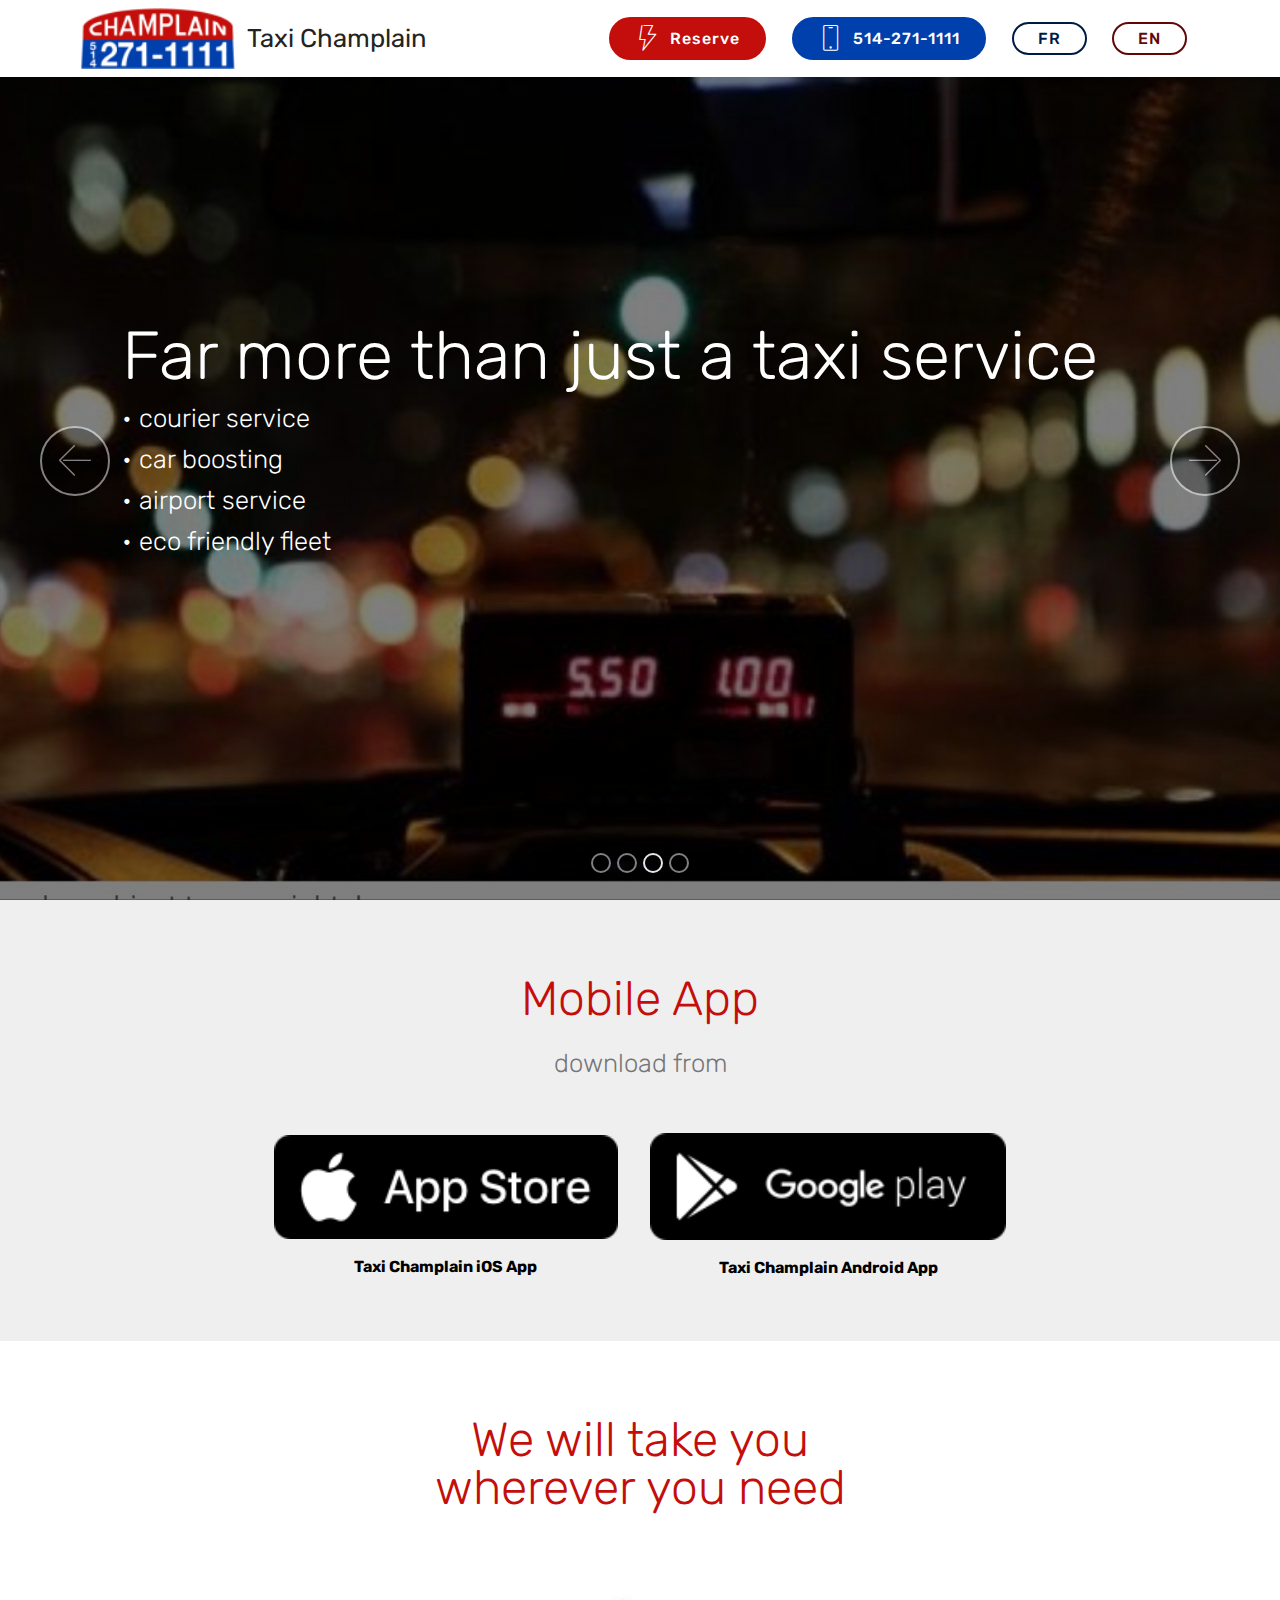
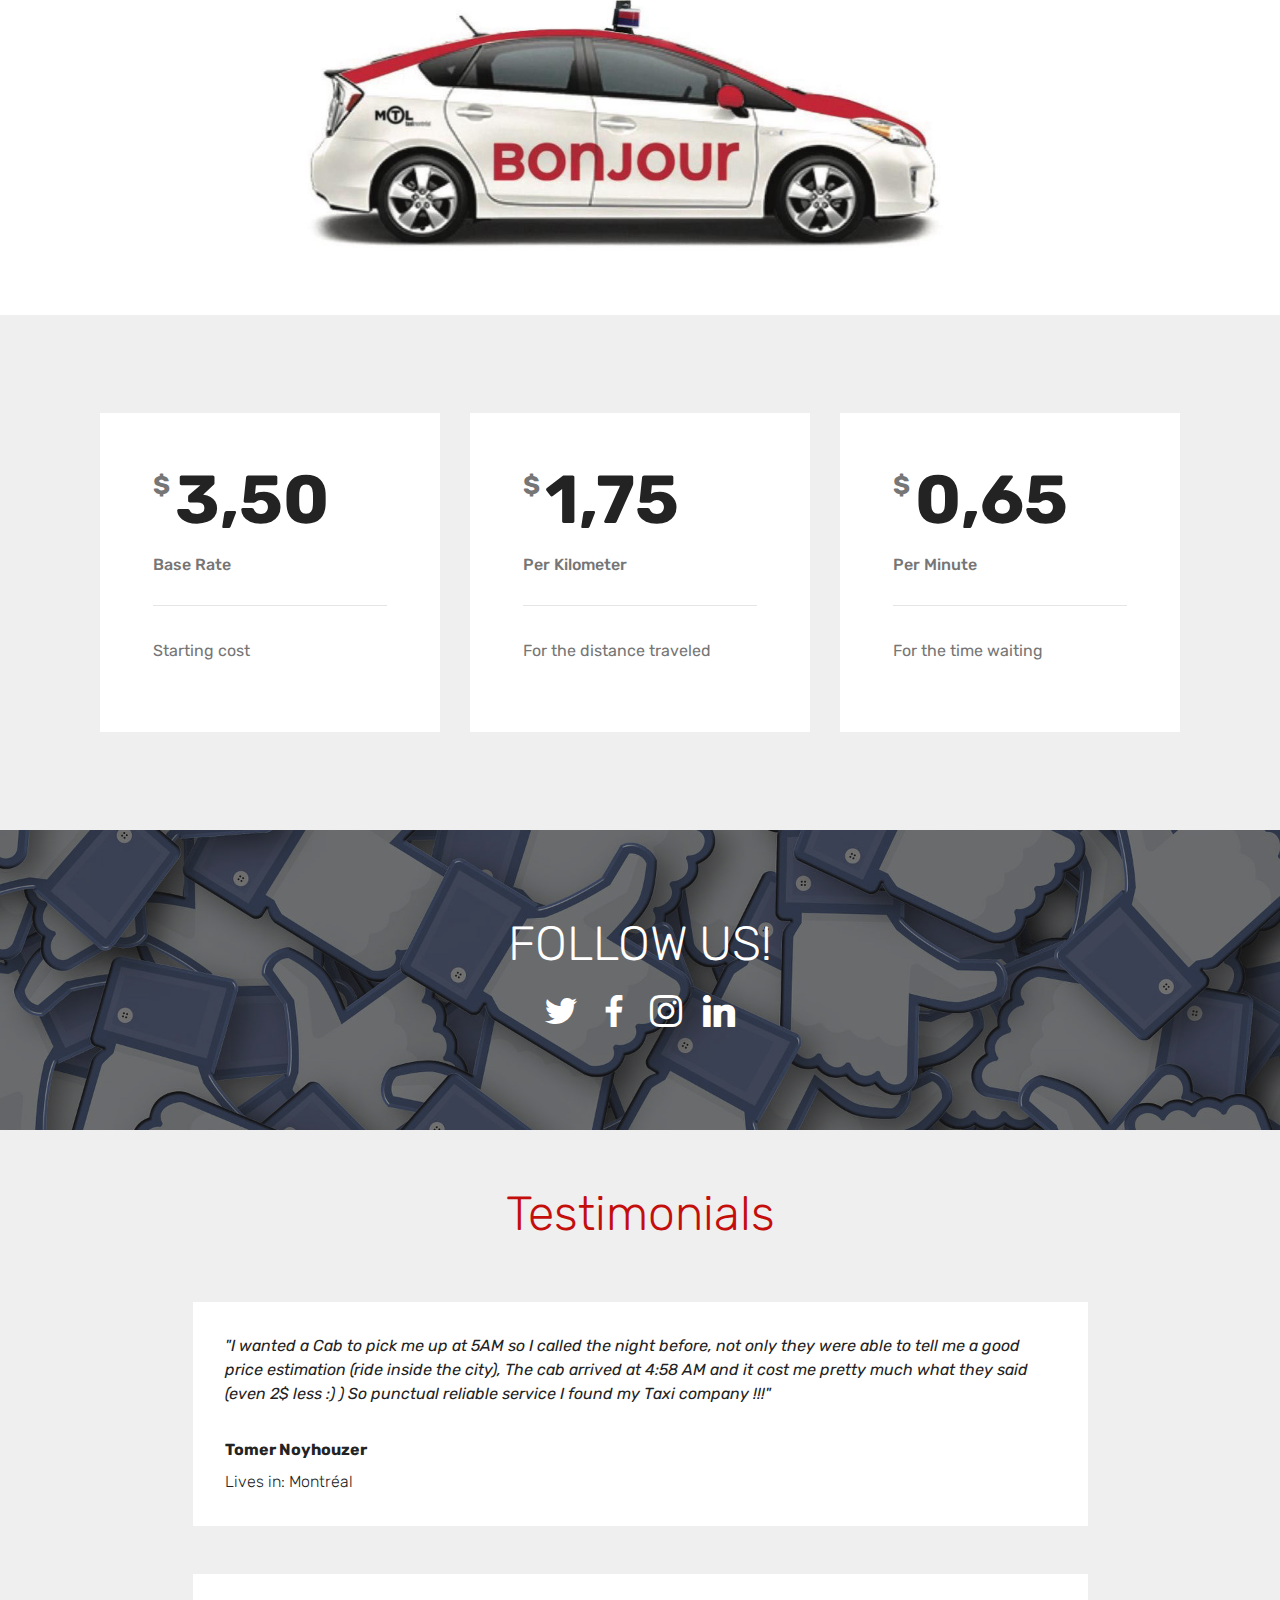
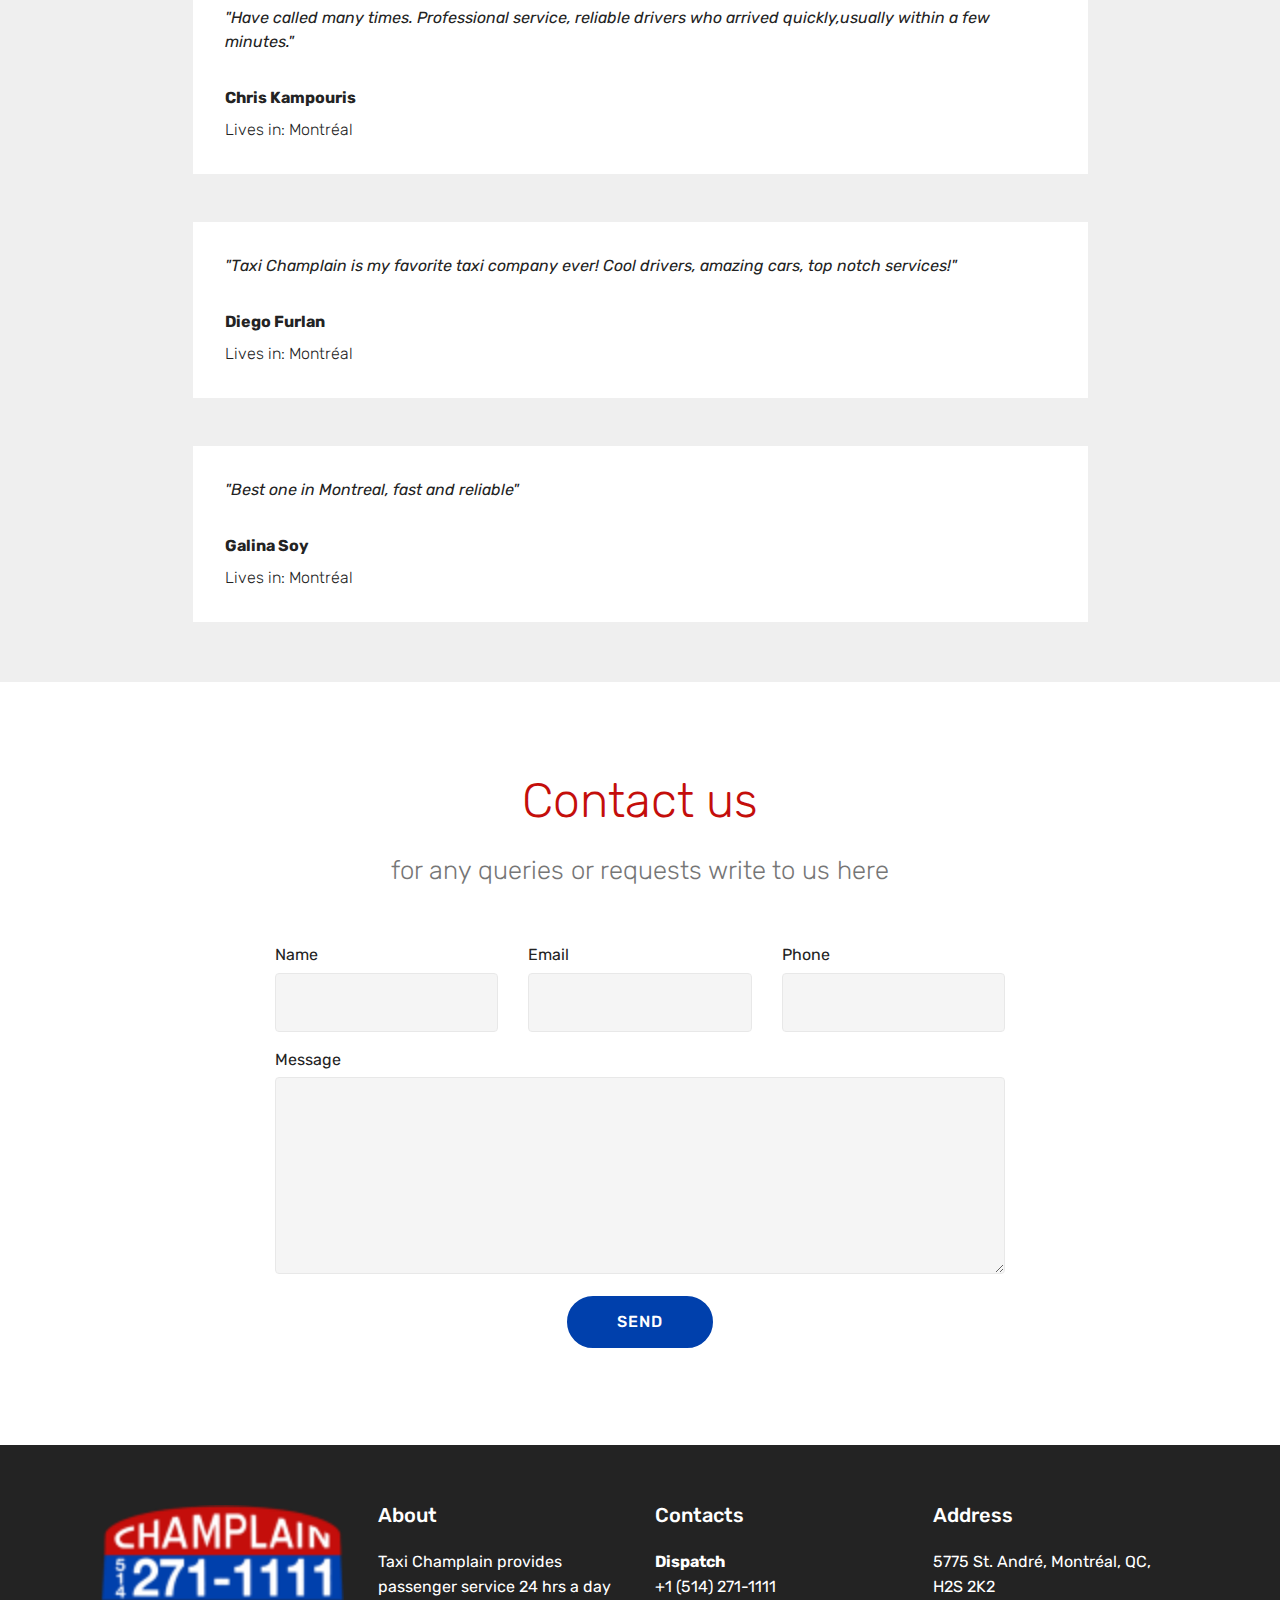
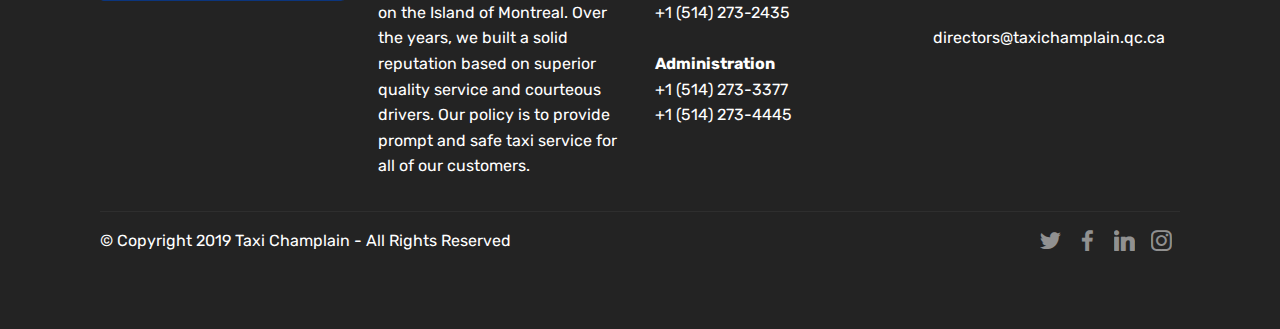
==== index-en.html @ e805061f "create github pages" ====
<!DOCTYPE html>
<html >
<head>
  <!-- Site made with Mobirise Website Builder v4.8.10, https://mobirise.com -->
  <meta charset="UTF-8">
  <meta http-equiv="X-UA-Compatible" content="IE=edge">
  <meta name="generator" content="Mobirise v4.8.10, mobirise.com">
  <meta name="viewport" content="width=device-width, initial-scale=1, minimum-scale=1">
  <link rel="shortcut icon" href="assets/images/logo-dome-122x48.png" type="image/x-icon">
  <meta name="description" content="Taxi Champlain - 514-271-1111 to order a taxi. Taxi Champlain offers a 24/7 passenger service in the Montreal Island region.">
  <title>Taxi Champlain: 425 cars to serve you all over the island of Montreal</title>
  <link rel="stylesheet" href="assets/web/assets/mobirise-icons/mobirise-icons.css">
  <link rel="stylesheet" href="assets/tether/tether.min.css">
  <link rel="stylesheet" href="assets/soundcloud-plugin/style.css">
  <link rel="stylesheet" href="assets/bootstrap/css/bootstrap.min.css">
  <link rel="stylesheet" href="assets/bootstrap/css/bootstrap-grid.min.css">
  <link rel="stylesheet" href="assets/bootstrap/css/bootstrap-reboot.min.css">
  <link rel="stylesheet" href="assets/dropdown/css/style.css">
  <link rel="stylesheet" href="assets/socicon/css/styles.css">
  <link rel="stylesheet" href="assets/theme/css/style.css">
  <link rel="stylesheet" href="assets/mobirise/css/mbr-additional.css" type="text/css">
  
  
  
</head>
<body>
  <section class="menu cid-rbY4eQOKZy" once="menu" id="menu2-0">

    

    <nav class="navbar navbar-expand beta-menu navbar-dropdown align-items-center navbar-fixed-top navbar-toggleable-sm">
        <button class="navbar-toggler navbar-toggler-right" type="button" data-toggle="collapse" data-target="#navbarSupportedContent" aria-controls="navbarSupportedContent" aria-expanded="false" aria-label="Toggle navigation">
            <div class="hamburger">
                <span></span>
                <span></span>
                <span></span>
                <span></span>
            </div>
        </button>
        <div class="menu-logo">
            <div class="navbar-brand">
                <span class="navbar-logo">
                    <a href="#top">
                        <img src="assets/images/logo-dome-122x48.png" alt="Taxi Champlain" title="" style="height: 3.8rem;">
                    </a>
                </span>
                <span class="navbar-caption-wrap"><a class="navbar-caption text-success display-5" href="index.html"><span style="font-weight: normal;">
                        </span><span style="font-weight: normal;">Taxi&nbsp;Champlain </span></a></span>
            </div>
        </div>
        <div class="collapse navbar-collapse" id="navbarSupportedContent">
            
            <div class="navbar-buttons mbr-section-btn"><a class="btn btn-sm btn-secondary display-4" href="https://champlaintaxi.megataxi.com" target="_blank"><span class="mbri-speed mbr-iconfont mbr-iconfont-btn"></span>Reserve</a> <a class="btn btn-sm btn-primary display-4" href="tel:+1-514-271-1111">
                    <span class="btn-icon mbri-mobile mbr-iconfont mbr-iconfont-btn">
                    </span>
                    514-271-1111</a> <a class="btn btn-sm btn-primary-outline display-4" href="index.html">FR</a> <a class="btn btn-sm btn-secondary-outline display-4" href="index-en.html">
                    
                    EN</a></div>
        </div>
    </nav>
</section>

<section class="engine"><a href="https://mobirise.info/l">free web templates</a></section><section class="carousel slide cid-rcxW7hAzFM" data-interval="false" id="slider1-v">

    

    <div class="full-screen"><div class="mbr-slider slide carousel" data-pause="true" data-keyboard="false" data-ride="false" data-interval="false"><ol class="carousel-indicators"><li data-app-prevent-settings="" data-target="#slider1-v" data-slide-to="0"></li><li data-app-prevent-settings="" data-target="#slider1-v" data-slide-to="1"></li><li data-app-prevent-settings="" data-target="#slider1-v" class=" active" data-slide-to="2"></li><li data-app-prevent-settings="" data-target="#slider1-v" data-slide-to="3"></li></ol><div class="carousel-inner" role="listbox"><div class="carousel-item slider-fullscreen-image" data-bg-video-slide="false" style="background-image: url(assets/images/city-app2-1039x600.jpg);"><div class="container container-slide"><div class="image_wrapper"><div class="mbr-overlay"></div><img src="assets/images/city-app2-1039x600.jpg"><div class="carousel-caption justify-content-center"><div class="col-10 align-left"><h2 class="mbr-fonts-style display-1">Never a surcharge</h2><p class="lead mbr-text mbr-fonts-style display-2">10% discount when using our app</p><div class="mbr-section-btn" buttons="0"><a class="btn display-4 btn-primary" href="https://itunes.apple.com/ca/app/champlain-taxi/id1282183019?mt=8" target="_blank">iPhone</a> <a class="btn  display-4 btn-secondary" href="https://play.google.com/store/apps/details?id=com.megataxi.android.champlaintaxi&hl=en_CA" target="_blank">Android</a></div></div></div></div></div></div><div class="carousel-item slider-fullscreen-image" data-bg-video-slide="false" style="background-image: url(assets/images/img-3170-1600x900.jpg);"><div class="container container-slide"><div class="image_wrapper"><div class="mbr-overlay"></div><img src="assets/images/img-3170-1600x900.jpg"><div class="carousel-caption justify-content-center"><div class="col-10 align-left"><h2 class="mbr-fonts-style display-1">Leave your keys at home</h2><p class="lead mbr-text mbr-fonts-style display-2">and let us drive you safely to your destination</p></div></div></div></div></div><div class="carousel-item slider-fullscreen-image active" data-bg-video-slide="false" style="background-image: url(assets/images/img-3162-1600x900.jpg);"><div class="container container-slide"><div class="image_wrapper"><div class="mbr-overlay"></div><img src="assets/images/img-3162-1600x900.jpg"><div class="carousel-caption justify-content-center"><div class="col-10 align-left"><h2 class="mbr-fonts-style display-1">Far more than just a taxi service</h2><p class="lead mbr-text mbr-fonts-style display-5">•&nbsp;courier service<br>•&nbsp;car boosting<br>•&nbsp;airport service<br>•&nbsp;eco friendly fleet</p></div></div></div></div></div><div class="carousel-item slider-fullscreen-image" data-bg-video-slide="false" style="background-image: url(assets/images/slide1-1920x1080.jpg);"><div class="container container-slide"><div class="image_wrapper"><div class="mbr-overlay"></div><img src="assets/images/slide1-1920x1080.jpg"><div class="carousel-caption justify-content-center"><div class="col-10 align-left"><h2 class="mbr-fonts-style display-1">Better way to go</h2><p class="lead mbr-text mbr-fonts-style display-2">since 1974</p></div></div></div></div></div></div><a data-app-prevent-settings="" class="carousel-control carousel-control-prev" role="button" data-slide="prev" href="#slider1-v"><span aria-hidden="true" class="mbri-left mbr-iconfont"></span><span class="sr-only">Previous</span></a><a data-app-prevent-settings="" class="carousel-control carousel-control-next" role="button" data-slide="next" href="#slider1-v"><span aria-hidden="true" class="mbri-right mbr-iconfont"></span><span class="sr-only">Next</span></a></div></div>

</section>

<section class="mbr-section content4 cid-rbYV23bt4Q" id="content4-o">

    

    <div class="container">
        <div class="media-container-row">
            <div class="title col-12 col-md-8">
                <h2 class="align-center pb-3 mbr-fonts-style display-2">Mobile App</h2>
                <h3 class="mbr-section-subtitle align-center mbr-light mbr-fonts-style display-5">
                    download from</h3>
                
            </div>
        </div>
    </div>
</section>

<section class="cid-rbYTngnJMf" id="image4-m">
    <!-- Block parameters controls (Blue "Gear" panel) -->
    
    <!-- End block parameters -->
    <div class="container images-container">
            <div class="media-container-row" style="width: 66%;">
                <div class="img-item item1" style="width: 101%;">
                    <a href="https://itunes.apple.com/ca/app/champlain-taxi/id1282183019?mt=8" target="_blank"><img src="assets/images/app-store-213x64.png" alt="" title=""></a>
                    <div class="img-caption">
                        <p class="mbr-fonts-style align-center mbr-black display-7"><strong>Taxi Champlain iOS App</strong></p>
                    </div>
                </div>
                <div class="img-item">
                    <a href="https://play.google.com/store/apps/details?id=com.megataxi.android.champlaintaxi&hl=en_CA" target="_blank"><img src="assets/images/google-app-213x64.png" alt="" title=""></a>
                    <div class="img-caption">
                        <p class="mbr-fonts-style align-center mbr-black display-7"><strong>Taxi Champlain Android App</strong></p>
                    </div>
                </div>
            </div>
    </div>
</section>

<section class="mbr-section content4 cid-rcxYwDKVdT" id="content4-w">

    

    <div class="container">
        <div class="media-container-row">
            <div class="title col-12 col-md-8">
                <h2 class="align-center pb-3 mbr-fonts-style display-2">We will take you<br>wherever you need</h2>
                
                
            </div>
        </div>
    </div>
</section>

<section class="cid-rcxDsBwFiw" id="image1-s">

    

    <figure class="mbr-figure container">
            <div class="image-block" style="width: 66%;">
                <img src="assets/images/car-1125x398.jpg" width="1400" alt="Mobirise" title="">
                
            </div>
    </figure>
</section>

<section class="cid-rbYp0L8Qgg" id="pricing-tables3-f">

    

    
    <div class="container">
        <div class="media-container-row">
            <div class=" col-12 col-lg-4 col-md-6 my-2">
                <div class="pricing">
                    <div class="plan-header">
                        <div class="plan-price">
                            <span class="price-value mbr-fonts-style display-5">
                                $
                            </span>
                            <span class="price-figure mbr-fonts-style display-1">
                                3,50</span>
                            <h3 class="plan-title mbr-fonts-style display-7">
                                Base Rate</h3>
                            <hr>
                        </div>
                    </div>
                    <div class="plan-body">
                        <p class="mbr-text mbr-fonts-style display-7">Starting cost</p>
                        
                    </div>
                </div>
            </div>

            <div class="col-12 col-lg-4 col-md-6 my-2">
                <div class="pricing">
                    <div class="plan-header">
                        <div class="plan-price">
                            <span class="price-value mbr-fonts-style display-5">
                                $
                            </span>
                            <span class="price-figure mbr-fonts-style display-1">1,75</span>
                            <h3 class="plan-title mbr-fonts-style display-7">
                                Per Kilometer</h3>
                            <hr>
                        </div>
                    </div>
                    <div class="plan-body">
                        <p class="mbr-text mbr-fonts-style display-7">For the distance traveled</p>
                        
                    </div>
                </div>
            </div>

            <div class="col-12 col-lg-4 col-md-6 my-2">
                <div class="pricing">
                    <div class="plan-header">
                        <div class="plan-price">
                            <span class="price-value mbr-fonts-style display-5">
                                $
                            </span>
                            <span class="price-figure mbr-fonts-style display-1">0,65</span>
                            <h3 class="plan-title mbr-fonts-style display-7">
                                Per Minute</h3>
                            <hr>
                        </div>
                    </div>
                    <div class="plan-body ">
                        <p class="mbr-text mbr-fonts-style display-7">For the time waiting</p>
                        
                    </div>
                </div>
            </div>

        </div>
    </div>
</section>

<section class="cid-rbZ1X092ii" id="social-buttons2-r">

    

    <div class="mbr-overlay" style="opacity: 0.5; background-color: rgb(35, 35, 35);">
    </div>

    <div class="container">
        <div class="media-container-row">
            <div class="col-md-8 align-center">
                <h2 class="pb-3 mbr-fonts-style display-2">
                    FOLLOW US!
                </h2>
                <div class="social-list pl-0 mb-0">
                    <a href="index.html#social-buttons2-r" target="_blank">
                        <span class="px-2 mbr-iconfont mbr-iconfont-social socicon-twitter socicon"></span>
                    </a>
                    <a href="index.html#social-buttons2-r" target="_blank">
                        <span class="px-2 mbr-iconfont mbr-iconfont-social socicon-facebook socicon"></span>
                    </a>
                    <a href="index.html#social-buttons2-r">
                        <span class="px-2 mbr-iconfont mbr-iconfont-social socicon-instagram socicon"></span>
                    </a>
                    <a href="index.html#social-buttons2-r" target="_blank">
                        <span class="px-2 mbr-iconfont mbr-iconfont-social socicon-linkedin socicon"></span>
                    </a>
                    <a href="https://plus.google.com/u/0/+Mobirise" target="_blank">
                        
                    </a>
                    <a href="https://www.behance.net/Mobirise" target="_blank">
                        
                    </a>
                </div>
            </div>
        </div>
    </div>
</section>

<section class="testimonials4 cid-rbYAHrVRVn" id="testimonials4-h">

  

  
  <div class="container">
    <h2 class="pb-3 mbr-fonts-style mbr-white align-center display-2">
        Testimonials</h2>
    
    <div class="col-md-10 testimonials-container"> 
      

      
    <div class="testimonials-item">
        <div class="user row">
          
          <div class="testimonials-caption">
            <div class="user_text ">
              <p class="mbr-fonts-style  display-7">
                 <em>"I wanted a Cab to pick me up at 5AM so I called the night before, not only they were able to tell me a good price estimation (ride inside the city), The cab arrived at 4:58 AM and it cost me pretty much what they said (even 2$ less :) ) So punctual reliable service I found my Taxi company !!!"</em>
              </p>
            </div>
            <div class="user_name mbr-bold mbr-fonts-style align-left pt-3 display-7">Tomer Noyhouzer</div>
            <div class="user_desk mbr-light mbr-fonts-style align-left pt-2 display-7">Lives in: Montréal</div>
          </div>
        </div>
      </div><div class="testimonials-item">
        <div class="user row">
          
          <div class="testimonials-caption">
            <div class="user_text">
              <p class="mbr-fonts-style  display-7">
                 <em>"Have called many times. Professional service, reliable drivers who arrived quickly,usually within a few minutes."</em>
              </p>
            </div>
            <div class="user_name mbr-bold mbr-fonts-style align-left pt-3 display-7">Chris Kampouris</div>
            <div class="user_desk mbr-light mbr-fonts-style align-left pt-2 display-7">Lives in: Montréal</div>
          </div>
        </div>
      </div><div class="testimonials-item">
        <div class="user row">
          
          <div class="testimonials-caption">
            <div class="user_text">
              <p class="mbr-fonts-style  display-7">
                 <em>"Taxi Champlain is my favorite taxi company ever! Cool drivers, amazing cars, top notch services!"</em>
              </p>
            </div>
            <div class="user_name mbr-bold mbr-fonts-style align-left pt-3 display-7">Diego Furlan</div>
            <div class="user_desk mbr-light mbr-fonts-style align-left pt-2 display-7">Lives in: Montréal</div>
          </div>
        </div>
      </div><div class="testimonials-item">
        <div class="user row">
          
          <div class="testimonials-caption">
            <div class="user_text">
              <p class="mbr-fonts-style  display-7">
                 <em>"Best one in Montreal, fast and reliable"</em>&nbsp;&nbsp;</p>
            </div>
            <div class="user_name mbr-bold mbr-fonts-style align-left pt-3 display-7">Galina Soy</div>
            <div class="user_desk mbr-light mbr-fonts-style align-left pt-2 display-7">Lives in: Montréal</div>
          </div>
        </div>
      </div></div>
  </div>
</section>

<section class="mbr-section form1 cid-rcPU5fpT6L" id="form1-s">

    

    
    <div class="container">
        <div class="row justify-content-center">
            <div class="title col-12 col-lg-8">
                <h2 class="mbr-section-title align-center pb-3 mbr-fonts-style display-2">
                    Contact us</h2>
                <h3 class="mbr-section-subtitle align-center mbr-light pb-3 mbr-fonts-style display-5">for any queries or requests write to us here</h3>
            </div>
        </div>
    </div>
    <div class="container">
        <div class="row justify-content-center">
            <div class="media-container-column col-lg-8" data-form-type="formoid">
                    <div data-form-alert="" hidden="">Thanks for filling out the form!</div>
            
                    <form class="mbr-form" action="https://mobirise.com/" method="post" data-form-title="Mobirise Form"><input type="hidden" name="email" data-form-email="true" value="j+jM8RJdaCu63Jtc/UYIDmwcQIteG0QTKdRqeZpNawN0dlTb4qNiy5czO5DZfjYxoU7Treb4xVJRtvA1QpUFbXCabiCBL0i/LL3kXdQXTdSToedD9BdOKYrxb6kOwBE1">
                        <div class="row row-sm-offset">
                            <div class="col-md-4 multi-horizontal" data-for="name">
                                <div class="form-group">
                                    <label class="form-control-label mbr-fonts-style display-7" for="name-form1-s">Name</label>
                                    <input type="text" class="form-control" name="name" data-form-field="Name" required="" id="name-form1-s">
                                </div>
                            </div>
                            <div class="col-md-4 multi-horizontal" data-for="email">
                                <div class="form-group">
                                    <label class="form-control-label mbr-fonts-style display-7" for="email-form1-s">Email</label>
                                    <input type="email" class="form-control" name="email" data-form-field="Email" required="" id="email-form1-s">
                                </div>
                            </div>
                            <div class="col-md-4 multi-horizontal" data-for="phone">
                                <div class="form-group">
                                    <label class="form-control-label mbr-fonts-style display-7" for="phone-form1-s">Phone</label>
                                    <input type="tel" class="form-control" name="phone" data-form-field="Phone" id="phone-form1-s">
                                </div>
                            </div>
                        </div>
                        <div class="form-group" data-for="message">
                            <label class="form-control-label mbr-fonts-style display-7" for="message-form1-s">Message</label>
                            <textarea type="text" class="form-control" name="message" rows="7" data-form-field="Message" id="message-form1-s"></textarea>
                        </div>
            
                        <span class="input-group-btn"><button href="" type="submit" class="btn btn-primary btn-form display-4">SEND</button></span>
                    </form>
            </div>
        </div>
    </div>
</section>

<section class="cid-rbYNKIblt2" id="footer1-j">

    

    

    <div class="container">
        <div class="media-container-row content text-white">
            <div class="col-12 col-md-3">
                <div class="media-wrap">
                    <a href="#bottom">
                        <img src="assets/images/logo-dome-122x48.png" alt="Champlain Taxi" title="">
                    </a>
                </div>
            </div>
            <div class="col-12 col-md-3 mbr-fonts-style display-7">
                <h5 class="pb-3">
                    About</h5>
                <p class="mbr-text">Taxi Champlain provides passenger service 24 hrs a day on the Island of Montreal. Over the years, we built a solid reputation based on superior quality service and courteous drivers. Our policy is to provide prompt and safe taxi service for all of our customers.<br></p>
            </div>
            <div class="col-12 col-md-3 mbr-fonts-style display-7">
                <h5 class="pb-3">Contacts</h5>
                <p class="mbr-text"><strong>Dispatch</strong><br><a href="tel:+1-514-271-1111" class="text-info">+1 (514) 271-1111</a><br><a href="tel:+1-514-273-2435" class="text-info">+1 (514) 273-2435</a><br><br><strong>Administration</strong><br><a href="tel:+1-514-273-2435" class="text-info">+1 (514) 273-3377</a><br><a href="tel:+1-514-273-4445" class="text-info">+1 (514) 273-4445</a><br></p>
            </div>
            <div class="col-12 col-md-3 mbr-fonts-style display-7">
                <h5 class="pb-3">
                    Address</h5>
                <p class="mbr-text">5775 St. André, Montréal, QC, H2S 2K2<br><br><a href="mailto:directors@taxichamplain.qc.ca" class="text-info">directors@taxichamplain.qc.ca</a><br></p>
            </div>
        </div>
        <div class="footer-lower">
            <div class="media-container-row">
                <div class="col-sm-12">
                    <hr>
                </div>
            </div>
            <div class="media-container-row mbr-white">
                <div class="col-sm-6 copyright">
                    <p class="mbr-text mbr-fonts-style display-7">
                        © Copyright 2019 Taxi Champlain - All Rights Reserved
                    </p>
                </div>
                <div class="col-md-6">
                    <div class="social-list align-right">
                        <div class="soc-item">
                            <a href="#bottom">
                                <span class="mbr-iconfont mbr-iconfont-social socicon-twitter socicon"></span>
                            </a>
                        </div>
                        <div class="soc-item">
                            <a href="#bottom">
                                <span class="mbr-iconfont mbr-iconfont-social socicon-facebook socicon"></span>
                            </a>
                        </div>
                        <div class="soc-item">
                            <a href="#bottom">
                                <span class="mbr-iconfont mbr-iconfont-social socicon-linkedin socicon"></span>
                            </a>
                        </div>
                        <div class="soc-item">
                            <a href="#bottom">
                                <span class="mbr-iconfont mbr-iconfont-social socicon-instagram socicon"></span>
                            </a>
                        </div>
                        
                        
                    </div>
                </div>
            </div>
        </div>
    </div>
</section>


  <script src="assets/web/assets/jquery/jquery.min.js"></script>
  <script src="assets/popper/popper.min.js"></script>
  <script src="assets/tether/tether.min.js"></script>
  <script src="assets/bootstrap/js/bootstrap.min.js"></script>
  <script src="assets/ytplayer/jquery.mb.ytplayer.min.js"></script>
  <script src="assets/dropdown/js/script.min.js"></script>
  <script src="assets/touchswipe/jquery.touch-swipe.min.js"></script>
  <script src="assets/vimeoplayer/jquery.mb.vimeo_player.js"></script>
  <script src="assets/smoothscroll/smooth-scroll.js"></script>
  <script src="assets/bootstrapcarouselswipe/bootstrap-carousel-swipe.js"></script>
  <script src="assets/sociallikes/social-likes.js"></script>
  <script src="assets/parallax/jarallax.min.js"></script>
  <script src="assets/theme/js/script.js"></script>
  <script src="assets/slidervideo/script.js"></script>
  <script src="assets/formoid/formoid.min.js"></script>
  
  
 <div id="scrollToTop" class="scrollToTop mbr-arrow-up"><a style="text-align: center;"><i></i></a></div>
  </body>
</html>
---- assets/web/assets/mobirise-icons/mobirise-icons.css ----
@font-face {
  font-family: 'MobiriseIcons';
  src:  url('mobirise-icons.eot?spat4u');
  src:  url('mobirise-icons.eot?spat4u#iefix') format('embedded-opentype'),
    url('mobirise-icons.ttf?spat4u') format('truetype'),
    url('mobirise-icons.woff?spat4u') format('woff'),
    url('mobirise-icons.svg?spat4u#MobiriseIcons') format('svg');
  font-weight: normal;
  font-style: normal;
}

[class^="mbri-"], [class*=" mbri-"] {
  /* use !important to prevent issues with browser extensions that change fonts */
  font-family: MobiriseIcons !important;
  speak: none;
  font-style: normal;
  font-weight: normal;
  font-variant: normal;
  text-transform: none;
  line-height: 1;

  /* Better Font Rendering =========== */
  -webkit-font-smoothing: antialiased;
  -moz-osx-font-smoothing: grayscale;
}

.mbri-add-submenu:before {
  content: "\e900";
}
.mbri-alert:before {
  content: "\e901";
}
.mbri-align-center:before {
  content: "\e902";
}
.mbri-align-justify:before {
  content: "\e903";
}
.mbri-align-left:before {
  content: "\e904";
}
.mbri-align-right:before {
  content: "\e905";
}
.mbri-android:before {
  content: "\e906";
}
.mbri-apple:before {
  content: "\e907";
}
.mbri-arrow-down:before {
  content: "\e908";
}
.mbri-arrow-next:before {
  content: "\e909";
}
.mbri-arrow-prev:before {
  content: "\e90a";
}
.mbri-arrow-up:before {
  content: "\e90b";
}
.mbri-bold:before {
  content: "\e90c";
}
.mbri-bookmark:before {
  content: "\e90d";
}
.mbri-bootstrap:before {
  content: "\e90e";
}
.mbri-briefcase:before {
  content: "\e90f";
}
.mbri-browse:before {
  content: "\e910";
}
.mbri-bulleted-list:before {
  content: "\e911";
}
.mbri-calendar:before {
  content: "\e912";
}
.mbri-camera:before {
  content: "\e913";
}
.mbri-cart-add:before {
  content: "\e914";
}
.mbri-cart-full:before {
  content: "\e915";
}
.mbri-cash:before {
  content: "\e916";
}
.mbri-change-style:before {
  content: "\e917";
}
.mbri-chat:before {
  content: "\e918";
}
.mbri-clock:before {
  content: "\e919";
}
.mbri-close:before {
  content: "\e91a";
}
.mbri-cloud:before {
  content: "\e91b";
}
.mbri-code:before {
  content: "\e91c";
}
.mbri-contact-form:before {
  content: "\e91d";
}
.mbri-credit-card:before {
  content: "\e91e";
}
.mbri-cursor-click:before {
  content: "\e91f";
}
.mbri-cust-feedback:before {
  content: "\e920";
}
.mbri-database:before {
  content: "\e921";
}
.mbri-delivery:before {
  content: "\e922";
}
.mbri-desktop:before {
  content: "\e923";
}
.mbri-devices:before {
  content: "\e924";
}
.mbri-down:before {
  content: "\e925";
}
.mbri-download:before {
  content: "\e989";
}
.mbri-drag-n-drop:before {
  content: "\e927";
}
.mbri-drag-n-drop2:before {
  content: "\e928";
}
.mbri-edit:before {
  content: "\e929";
}
.mbri-edit2:before {
  content: "\e92a";
}
.mbri-error:before {
  content: "\e92b";
}
.mbri-extension:before {
  content: "\e92c";
}
.mbri-features:before {
  content: "\e92d";
}
.mbri-file:before {
  content: "\e92e";
}
.mbri-flag:before {
  content: "\e92f";
}
.mbri-folder:before {
  content: "\e930";
}
.mbri-gift:before {
  content: "\e931";
}
.mbri-github:before {
  content: "\e932";
}
.mbri-globe:before {
  content: "\e933";
}
.mbri-globe-2:before {
  content: "\e934";
}
.mbri-growing-chart:before {
  content: "\e935";
}
.mbri-hearth:before {
  content: "\e936";
}
.mbri-help:before {
  content: "\e937";
}
.mbri-home:before {
  content: "\e938";
}
.mbri-hot-cup:before {
  content: "\e939";
}
.mbri-idea:before {
  content: "\e93a";
}
.mbri-image-gallery:before {
  content: "\e93b";
}
.mbri-image-slider:before {
  content: "\e93c";
}
.mbri-info:before {
  content: "\e93d";
}
.mbri-italic:before {
  content: "\e93e";
}
.mbri-key:before {
  content: "\e93f";
}
.mbri-laptop:before {
  content: "\e940";
}
.mbri-layers:before {
  content: "\e941";
}
.mbri-left-right:before {
  content: "\e942";
}
.mbri-left:before {
  content: "\e943";
}
.mbri-letter:before {
  content: "\e944";
}
.mbri-like:before {
  content: "\e945";
}
.mbri-link:before {
  content: "\e946";
}
.mbri-lock:before {
  content: "\e947";
}
.mbri-login:before {
  content: "\e948";
}
.mbri-logout:before {
  content: "\e949";
}
.mbri-magic-stick:before {
  content: "\e94a";
}
.mbri-map-pin:before {
  content: "\e94b";
}
.mbri-menu:before {
  content: "\e94c";
}
.mbri-mobile:before {
  content: "\e94d";
}
.mbri-mobile2:before {
  content: "\e94e";
}
.mbri-mobirise:before {
  content: "\e94f";
}
.mbri-more-horizontal:before {
  content: "\e950";
}
.mbri-more-vertical:before {
  content: "\e951";
}
.mbri-music:before {
  content: "\e952";
}
.mbri-new-file:before {
  content: "\e953";
}
.mbri-numbered-list:before {
  content: "\e954";
}
.mbri-opened-folder:before {
  content: "\e955";
}
.mbri-pages:before {
  content: "\e956";
}
.mbri-paper-plane:before {
  content: "\e957";
}
.mbri-paperclip:before {
  content: "\e958";
}
.mbri-photo:before {
  content: "\e959";
}
.mbri-photos:before {
  content: "\e95a";
}
.mbri-pin:before {
  content: "\e95b";
}
.mbri-play:before {
  content: "\e95c";
}
.mbri-plus:before {
  content: "\e95d";
}
.mbri-preview:before {
  content: "\e95e";
}
.mbri-print:before {
  content: "\e95f";
}
.mbri-protect:before {
  content: "\e960";
}
.mbri-question:before {
  content: "\e961";
}
.mbri-quote-left:before {
  content: "\e962";
}
.mbri-quote-right:before {
  content: "\e963";
}
.mbri-refresh:before {
  content: "\e964";
}
.mbri-responsive:before {
  content: "\e965";
}
.mbri-right:before {
  content: "\e966";
}
.mbri-rocket:before {
  content: "\e967";
}
.mbri-sad-face:before {
  content: "\e968";
}
.mbri-sale:before {
  content: "\e969";
}
.mbri-save:before {
  content: "\e96a";
}
.mbri-search:before {
  content: "\e96b";
}
.mbri-setting:before {
  content: "\e96c";
}
.mbri-setting2:before {
  content: "\e96d";
}
.mbri-setting3:before {
  content: "\e96e";
}
.mbri-share:before {
  content: "\e96f";
}
.mbri-shopping-bag:before {
  content: "\e970";
}
.mbri-shopping-basket:before {
  content: "\e971";
}
.mbri-shopping-cart:before {
  content: "\e972";
}
.mbri-sites:before {
  content: "\e973";
}
.mbri-smile-face:before {
  content: "\e974";
}
.mbri-speed:before {
  content: "\e975";
}
.mbri-star:before {
  content: "\e976";
}
.mbri-success:before {
  content: "\e977";
}
.mbri-sun:before {
  content: "\e978";
}
.mbri-sun2:before {
  content: "\e979";
}
.mbri-tablet:before {
  content: "\e97a";
}
.mbri-tablet-vertical:before {
  content: "\e97b";
}
.mbri-target:before {
  content: "\e97c";
}
.mbri-timer:before {
  content: "\e97d";
}
.mbri-to-ftp:before {
  content: "\e97e";
}
.mbri-to-local-drive:before {
  content: "\e97f";
}
.mbri-touch-swipe:before {
  content: "\e980";
}
.mbri-touch:before {
  content: "\e981";
}
.mbri-trash:before {
  content: "\e982";
}
.mbri-underline:before {
  content: "\e983";
}
.mbri-unlink:before {
  content: "\e984";
}
.mbri-unlock:before {
  content: "\e985";
}
.mbri-up-down:before {
  content: "\e986";
}
.mbri-up:before {
  content: "\e987";
}
.mbri-update:before {
  content: "\e988";
}
.mbri-upload:before {
 content: "\e926"; 
}
.mbri-user:before {
  content: "\e98a";
}
.mbri-user2:before {
  content: "\e98b";
}
.mbri-users:before {
  content: "\e98c";
}
.mbri-video:before {
  content: "\e98d";
}
.mbri-video-play:before {
  content: "\e98e";
}
.mbri-watch:before {
  content: "\e98f";
}
.mbri-website-theme:before {
  content: "\e990";
}
.mbri-wifi:before {
  content: "\e991";
}
.mbri-windows:before {
  content: "\e992";
}
.mbri-zoom-out:before {
  content: "\e993";
}
.mbri-redo:before {
  content: "\e994";
}
.mbri-undo:before {
  content: "\e995";
}
---- assets/soundcloud-plugin/style.css ----
.addons-container {
  position: relative;
  margin-left: auto;
  margin-right: auto;
  padding-right: 15px;
  padding-left: 15px; }
  @media (min-width: 576px) {
    .addons-container {
      padding-right: 15px;
      padding-left: 15px; } }
  @media (min-width: 768px) {
    .addons-container {
      padding-right: 15px;
      padding-left: 15px; } }
  @media (min-width: 992px) {
    .addons-container {
      padding-right: 15px;
      padding-left: 15px; } }
  @media (min-width: 1200px) {
    .addons-container {
      padding-right: 15px;
      padding-left: 15px; } }
  @media (min-width: 576px) {
    .addons-container {
      width: 540px;
      max-width: 100%; } }
  @media (min-width: 768px) {
    .addons-container {
      width: 720px;
      max-width: 100%; } }
  @media (min-width: 992px) {
    .addons-container {
      width: 960px;
      max-width: 100%; } }
  @media (min-width: 1200px) {
    .addons-container {
      width: 1140px;
      max-width: 100%; } }

.addons-container-inner{
    position: relative;
    width: 100%;
    min-height: 1px;
    padding-right: 15px;
    padding-left: 15px;
}
@media (min-width: 567px) {
    .addons-container-inner{
        -ms-flex: 0 0 66.666667%;
        flex: 0 0 66.666667%;
        max-width: 66.666667%;
    }
}
.addons-row{
    display: flex;
    justify-content:center;
}
---- assets/dropdown/css/style.css ----
.navbar-dropdown {
  left: 0;
  padding: 0;
  position: absolute;
  right: 0;
  top: 0;
  transition: all 0.45s ease;
  z-index: 1030;
  background: #282828; }
  .navbar-dropdown .navbar-logo {
    margin-right: 0.8rem;
    transition: margin 0.3s ease-in-out;
    vertical-align: middle; }
    .navbar-dropdown .navbar-logo img {
      height: 3.125rem;
      transition: all 0.3s ease-in-out; }
    .navbar-dropdown .navbar-logo.mbr-iconfont {
      font-size: 3.125rem;
      line-height: 3.125rem; }
  .navbar-dropdown .navbar-caption {
    font-weight: 700;
    white-space: normal;
    vertical-align: -4px;
    line-height: 3.125rem !important; }
    .navbar-dropdown .navbar-caption, .navbar-dropdown .navbar-caption:hover {
      color: inherit;
      text-decoration: none; }
  .navbar-dropdown .mbr-iconfont + .navbar-caption {
    vertical-align: -1px; }
  .navbar-dropdown.navbar-fixed-top {
    position: fixed; }
  .navbar-dropdown .navbar-brand span {
    vertical-align: -4px; }
  .navbar-dropdown.bg-color.transparent {
    background: none; }
  .navbar-dropdown.navbar-short .navbar-brand {
    padding: 0.625rem 0; }
    .navbar-dropdown.navbar-short .navbar-brand span {
      vertical-align: -1px; }
  .navbar-dropdown.navbar-short .navbar-caption {
    line-height: 2.375rem !important;
    vertical-align: -2px; }
  .navbar-dropdown.navbar-short .navbar-logo {
    margin-right: 0.5rem; }
    .navbar-dropdown.navbar-short .navbar-logo img {
      height: 2.375rem; }
    .navbar-dropdown.navbar-short .navbar-logo.mbr-iconfont {
      font-size: 2.375rem;
      line-height: 2.375rem; }
  .navbar-dropdown.navbar-short .mbr-table-cell {
    height: 3.625rem; }
  .navbar-dropdown .navbar-close {
    left: 0.6875rem;
    position: fixed;
    top: 0.75rem;
    z-index: 1000; }
  .navbar-dropdown .hamburger-icon {
    content: "";
    display: inline-block;
    vertical-align: middle;
    width: 16px;
    -webkit-box-shadow: 0 -6px 0 1px #282828,0 0 0 1px #282828,0 6px 0 1px #282828;
    -moz-box-shadow: 0 -6px 0 1px #282828,0 0 0 1px #282828,0 6px 0 1px #282828;
    box-shadow: 0 -6px 0 1px #282828,0 0 0 1px #282828,0 6px 0 1px #282828; }

.dropdown-menu .dropdown-toggle[data-toggle="dropdown-submenu"]::after {
  border-bottom: 0.35em solid transparent;
  border-left: 0.35em solid;
  border-right: 0;
  border-top: 0.35em solid transparent;
  margin-left: 0.3rem; }

.dropdown-menu .dropdown-item:focus {
  outline: 0; }

.nav-dropdown {
  font-size: 0.75rem;
  font-weight: 500;
  height: auto !important; }
  .nav-dropdown .nav-btn {
    padding-left: 1rem; }
  .nav-dropdown .link {
    margin: .667em 1.667em;
    font-weight: 500;
    padding: 0;
    transition: color .2s ease-in-out; }
    .nav-dropdown .link.dropdown-toggle {
      margin-right: 2.583em; }
      .nav-dropdown .link.dropdown-toggle::after {
        margin-left: .25rem;
        border-top: 0.35em solid;
        border-right: 0.35em solid transparent;
        border-left: 0.35em solid transparent;
        border-bottom: 0; }
      .nav-dropdown .link.dropdown-toggle[aria-expanded="true"] {
        margin: 0;
        padding: 0.667em 3.263em  0.667em 1.667em; }
  .nav-dropdown .link::after,
  .nav-dropdown .dropdown-item::after {
    color: inherit; }
  .nav-dropdown .btn {
    font-size: 0.75rem;
    font-weight: 700;
    letter-spacing: 0;
    margin-bottom: 0;
    padding-left: 1.25rem;
    padding-right: 1.25rem; }
  .nav-dropdown .dropdown-menu {
    border-radius: 0;
    border: 0;
    left: 0;
    margin: 0;
    padding-bottom: 1.25rem;
    padding-top: 1.25rem;
    position: relative; }
  .nav-dropdown .dropdown-submenu {
    margin-left: 0.125rem;
    top: 0; }
  .nav-dropdown .dropdown-item {
    font-weight: 500;
    line-height: 2;
    padding: 0.3846em 4.615em 0.3846em 1.5385em;
    position: relative;
    transition: color .2s ease-in-out, background-color .2s ease-in-out; }
    .nav-dropdown .dropdown-item::after {
      margin-top: -0.3077em;
      position: absolute;
      right: 1.1538em;
      top: 50%; }
    .nav-dropdown .dropdown-item:focus, .nav-dropdown .dropdown-item:hover {
      background: none; }

@media (max-width: 767px) {
  .nav-dropdown.navbar-toggleable-sm {
    bottom: 0;
    display: none;
    left: 0;
    overflow-x: hidden;
    position: fixed;
    top: 0;
    transform: translateX(-100%);
    -ms-transform: translateX(-100%);
    -webkit-transform: translateX(-100%);
    width: 18.75rem;
    z-index: 999; } }
.nav-dropdown.navbar-toggleable-xl {
  bottom: 0;
  display: none;
  left: 0;
  overflow-x: hidden;
  position: fixed;
  top: 0;
  transform: translateX(-100%);
  -ms-transform: translateX(-100%);
  -webkit-transform: translateX(-100%);
  width: 18.75rem;
  z-index: 999; }

.nav-dropdown-sm {
  display: block !important;
  overflow-x: hidden;
  overflow: auto;
  padding-top: 3.875rem; }
  .nav-dropdown-sm::after {
    content: "";
    display: block;
    height: 3rem;
    width: 100%; }
  .nav-dropdown-sm.collapse.in ~ .navbar-close {
    display: block !important; }
  .nav-dropdown-sm.collapsing, .nav-dropdown-sm.collapse.in {
    transform: translateX(0);
    -ms-transform: translateX(0);
    -webkit-transform: translateX(0);
    transition: all 0.25s ease-out;
    -webkit-transition: all 0.25s ease-out;
    background: #282828; }
  .nav-dropdown-sm.collapsing[aria-expanded="false"] {
    transform: translateX(-100%);
    -ms-transform: translateX(-100%);
    -webkit-transform: translateX(-100%); }
  .nav-dropdown-sm .nav-item {
    display: block;
    margin-left: 0 !important;
    padding-left: 0; }
  .nav-dropdown-sm .link,
  .nav-dropdown-sm .dropdown-item {
    border-top: 1px dotted rgba(255, 255, 255, 0.1);
    font-size: 0.8125rem;
    line-height: 1.6;
    margin: 0 !important;
    padding: 0.875rem 2.4rem 0.875rem 1.5625rem !important;
    position: relative;
    white-space: normal; }
    .nav-dropdown-sm .link:focus, .nav-dropdown-sm .link:hover,
    .nav-dropdown-sm .dropdown-item:focus,
    .nav-dropdown-sm .dropdown-item:hover {
      background: rgba(0, 0, 0, 0.2) !important;
      color: #c0a375; }
  .nav-dropdown-sm .nav-btn {
    position: relative;
    padding: 1.5625rem 1.5625rem 0 1.5625rem; }
    .nav-dropdown-sm .nav-btn::before {
      border-top: 1px dotted rgba(255, 255, 255, 0.1);
      content: "";
      left: 0;
      position: absolute;
      top: 0;
      width: 100%; }
    .nav-dropdown-sm .nav-btn + .nav-btn {
      padding-top: 0.625rem; }
      .nav-dropdown-sm .nav-btn + .nav-btn::before {
        display: none; }
  .nav-dropdown-sm .btn {
    padding: 0.625rem 0; }
  .nav-dropdown-sm .dropdown-toggle[data-toggle="dropdown-submenu"]::after {
    margin-left: .25rem;
    border-top: 0.35em solid;
    border-right: 0.35em solid transparent;
    border-left: 0.35em solid transparent;
    border-bottom: 0; }
  .nav-dropdown-sm .dropdown-toggle[data-toggle="dropdown-submenu"][aria-expanded="true"]::after {
    border-top: 0;
    border-right: 0.35em solid transparent;
    border-left: 0.35em solid transparent;
    border-bottom: 0.35em solid; }
  .nav-dropdown-sm .dropdown-menu {
    margin: 0;
    padding: 0;
    position: relative;
    top: 0;
    left: 0;
    width: 100%;
    border: 0;
    float: none;
    border-radius: 0;
    background: none; }
  .nav-dropdown-sm .dropdown-submenu {
    left: 100%;
    margin-left: 0.125rem;
    margin-top: -1.25rem;
    top: 0; }

.navbar-toggleable-sm .nav-dropdown .dropdown-menu {
  position: absolute; }

.navbar-toggleable-sm .nav-dropdown .dropdown-submenu {
  left: 100%;
  margin-left: 0.125rem;
  margin-top: -1.25rem;
  top: 0; }

.navbar-toggleable-sm.opened .nav-dropdown .dropdown-menu {
  position: relative; }

.navbar-toggleable-sm.opened .nav-dropdown .dropdown-submenu {
  left: 0;
  margin-left: 00rem;
  margin-top: 0rem;
  top: 0; }

.is-builder .nav-dropdown.collapsing {
  transition: none !important; }

/*# sourceMappingURL=style.css.map */
---- assets/socicon/css/styles.css ----
@charset "UTF-8";

@font-face {
  font-family: "socicon";
  src:url("../fonts/socicon.eot");
  src:url("../fonts/socicon.eot?#iefix") format("embedded-opentype"),
    url("../fonts/socicon.woff") format("woff"),
    url("../fonts/socicon.ttf") format("truetype"),
    url("../fonts/socicon.svg#socicon") format("svg");
  font-weight: normal;
  font-style: normal;

}

[data-icon]:before {
  font-family: "socicon" !important;
  content: attr(data-icon);
  font-style: normal !important;
  font-weight: normal !important;
  font-variant: normal !important;
  text-transform: none !important;
  speak: none;
  line-height: 1;
  -webkit-font-smoothing: antialiased;
  -moz-osx-font-smoothing: grayscale;
}

[class^="socicon-"]:before,
[class*=" socicon-"]:before {
  font-family: "socicon" !important;
  font-style: normal !important;
  font-weight: normal !important;
  font-variant: normal !important;
  text-transform: none !important;
  speak: none;
  line-height: 1;
  -webkit-font-smoothing: antialiased;
  -moz-osx-font-smoothing: grayscale;
}

.socicon-modelmayhem:before {
  content: "\e000";
}
.socicon-mixcloud:before {
  content: "\e001";
}
.socicon-drupal:before {
  content: "\e002";
}
.socicon-swarm:before {
  content: "\e003";
}
.socicon-istock:before {
  content: "\e004";
}
.socicon-yammer:before {
  content: "\e005";
}
.socicon-ello:before {
  content: "\e006";
}
.socicon-stackoverflow:before {
  content: "\e007";
}
.socicon-persona:before {
  content: "\e008";
}
.socicon-triplej:before {
  content: "\e009";
}
.socicon-houzz:before {
  content: "\e00a";
}
.socicon-rss:before {
  content: "\e00b";
}
.socicon-paypal:before {
  content: "\e00c";
}
.socicon-odnoklassniki:before {
  content: "\e00d";
}
.socicon-airbnb:before {
  content: "\e00e";
}
.socicon-periscope:before {
  content: "\e00f";
}
.socicon-outlook:before {
  content: "\e010";
}
.socicon-coderwall:before {
  content: "\e011";
}
.socicon-tripadvisor:before {
  content: "\e012";
}
.socicon-appnet:before {
  content: "\e013";
}
.socicon-goodreads:before {
  content: "\e014";
}
.socicon-tripit:before {
  content: "\e015";
}
.socicon-lanyrd:before {
  content: "\e016";
}
.socicon-slideshare:before {
  content: "\e017";
}
.socicon-buffer:before {
  content: "\e018";
}
.socicon-disqus:before {
  content: "\e019";
}
.socicon-vkontakte:before {
  content: "\e01a";
}
.socicon-whatsapp:before {
  content: "\e01b";
}
.socicon-patreon:before {
  content: "\e01c";
}
.socicon-storehouse:before {
  content: "\e01d";
}
.socicon-pocket:before {
  content: "\e01e";
}
.socicon-mail:before {
  content: "\e01f";
}
.socicon-blogger:before {
  content: "\e020";
}
.socicon-technorati:before {
  content: "\e021";
}
.socicon-reddit:before {
  content: "\e022";
}
.socicon-dribbble:before {
  content: "\e023";
}
.socicon-stumbleupon:before {
  content: "\e024";
}
.socicon-digg:before {
  content: "\e025";
}
.socicon-envato:before {
  content: "\e026";
}
.socicon-behance:before {
  content: "\e027";
}
.socicon-delicious:before {
  content: "\e028";
}
.socicon-deviantart:before {
  content: "\e029";
}
.socicon-forrst:before {
  content: "\e02a";
}
.socicon-play:before {
  content: "\e02b";
}
.socicon-zerply:before {
  content: "\e02c";
}
.socicon-wikipedia:before {
  content: "\e02d";
}
.socicon-apple:before {
  content: "\e02e";
}
.socicon-flattr:before {
  content: "\e02f";
}
.socicon-github:before {
  content: "\e030";
}
.socicon-renren:before {
  content: "\e031";
}
.socicon-friendfeed:before {
  content: "\e032";
}
.socicon-newsvine:before {
  content: "\e033";
}
.socicon-identica:before {
  content: "\e034";
}
.socicon-bebo:before {
  content: "\e035";
}
.socicon-zynga:before {
  content: "\e036";
}
.socicon-steam:before {
  content: "\e037";
}
.socicon-xbox:before {
  content: "\e038";
}
.socicon-windows:before {
  content: "\e039";
}
.socicon-qq:before {
  content: "\e03a";
}
.socicon-douban:before {
  content: "\e03b";
}
.socicon-meetup:before {
  content: "\e03c";
}
.socicon-playstation:before {
  content: "\e03d";
}
.socicon-android:before {
  content: "\e03e";
}
.socicon-snapchat:before {
  content: "\e03f";
}
.socicon-twitter:before {
  content: "\e040";
}
.socicon-facebook:before {
  content: "\e041";
}
.socicon-googleplus:before {
  content: "\e042";
}
.socicon-pinterest:before {
  content: "\e043";
}
.socicon-foursquare:before {
  content: "\e044";
}
.socicon-yahoo:before {
  content: "\e045";
}
.socicon-skype:before {
  content: "\e046";
}
.socicon-yelp:before {
  content: "\e047";
}
.socicon-feedburner:before {
  content: "\e048";
}
.socicon-linkedin:before {
  content: "\e049";
}
.socicon-viadeo:before {
  content: "\e04a";
}
.socicon-xing:before {
  content: "\e04b";
}
.socicon-myspace:before {
  content: "\e04c";
}
.socicon-soundcloud:before {
  content: "\e04d";
}
.socicon-spotify:before {
  content: "\e04e";
}
.socicon-grooveshark:before {
  content: "\e04f";
}
.socicon-lastfm:before {
  content: "\e050";
}
.socicon-youtube:before {
  content: "\e051";
}
.socicon-vimeo:before {
  content: "\e052";
}
.socicon-dailymotion:before {
  content: "\e053";
}
.socicon-vine:before {
  content: "\e054";
}
.socicon-flickr:before {
  content: "\e055";
}
.socicon-500px:before {
  content: "\e056";
}
.socicon-wordpress:before {
  content: "\e058";
}
.socicon-tumblr:before {
  content: "\e059";
}
.socicon-twitch:before {
  content: "\e05a";
}
.socicon-8tracks:before {
  content: "\e05b";
}
.socicon-amazon:before {
  content: "\e05c";
}
.socicon-icq:before {
  content: "\e05d";
}
.socicon-smugmug:before {
  content: "\e05e";
}
.socicon-ravelry:before {
  content: "\e05f";
}
.socicon-weibo:before {
  content: "\e060";
}
.socicon-baidu:before {
  content: "\e061";
}
.socicon-angellist:before {
  content: "\e062";
}
.socicon-ebay:before {
  content: "\e063";
}
.socicon-imdb:before {
  content: "\e064";
}
.socicon-stayfriends:before {
  content: "\e065";
}
.socicon-residentadvisor:before {
  content: "\e066";
}
.socicon-google:before {
  content: "\e067";
}
.socicon-yandex:before {
  content: "\e068";
}
.socicon-sharethis:before {
  content: "\e069";
}
.socicon-bandcamp:before {
  content: "\e06a";
}
.socicon-itunes:before {
  content: "\e06b";
}
.socicon-deezer:before {
  content: "\e06c";
}
.socicon-telegram:before {
  content: "\e06e";
}
.socicon-openid:before {
  content: "\e06f";
}
.socicon-amplement:before {
  content: "\e070";
}
.socicon-viber:before {
  content: "\e071";
}
.socicon-zomato:before {
  content: "\e072";
}
.socicon-draugiem:before {
  content: "\e074";
}
.socicon-endomodo:before {
  content: "\e075";
}
.socicon-filmweb:before {
  content: "\e076";
}
.socicon-stackexchange:before {
  content: "\e077";
}
.socicon-wykop:before {
  content: "\e078";
}
.socicon-teamspeak:before {
  content: "\e079";
}
.socicon-teamviewer:before {
  content: "\e07a";
}
.socicon-ventrilo:before {
  content: "\e07b";
}
.socicon-younow:before {
  content: "\e07c";
}
.socicon-raidcall:before {
  content: "\e07d";
}
.socicon-mumble:before {
  content: "\e07e";
}
.socicon-medium:before {
  content: "\e06d";
}
.socicon-bebee:before {
  content: "\e07f";
}
.socicon-hitbox:before {
  content: "\e080";
}
.socicon-reverbnation:before {
  content: "\e081";
}
.socicon-formulr:before {
  content: "\e082";
}
.socicon-instagram:before {
  content: "\e057";
}
.socicon-battlenet:before {
  content: "\e083";
}
.socicon-chrome:before {
  content: "\e084";
}
.socicon-discord:before {
  content: "\e086";
}
.socicon-issuu:before {
  content: "\e087";
}
.socicon-macos:before {
  content: "\e088";
}
.socicon-firefox:before {
  content: "\e089";
}
.socicon-opera:before {
  content: "\e08d";
}
.socicon-keybase:before {
  content: "\e090";
}
.socicon-alliance:before {
  content: "\e091";
}
.socicon-livejournal:before {
  content: "\e092";
}
.socicon-googlephotos:before {
  content: "\e093";
}
.socicon-horde:before {
  content: "\e094";
}
.socicon-etsy:before {
  content: "\e095";
}
.socicon-zapier:before {
  content: "\e096";
}
.socicon-google-scholar:before {
  content: "\e097";
}
.socicon-researchgate:before {
  content: "\e098";
}
.socicon-wechat:before {
  content: "\e099";
}
.socicon-strava:before {
  content: "\e09a";
}
.socicon-line:before {
  content: "\e09b";
}
.socicon-lyft:before {
  content: "\e09c";
}
.socicon-uber:before {
  content: "\e09d";
}
.socicon-songkick:before {
  content: "\e09e";
}
.socicon-viewbug:before {
  content: "\e09f";
}
.socicon-googlegroups:before {
  content: "\e0a0";
}
.socicon-quora:before {
  content: "\e073";
}
.socicon-diablo:before {
  content: "\e085";
}
.socicon-blizzard:before {
  content: "\e0a1";
}
.socicon-hearthstone:before {
  content: "\e08b";
}
.socicon-heroes:before {
  content: "\e08a";
}
.socicon-overwatch:before {
  content: "\e08c";
}
.socicon-warcraft:before {
  content: "\e08e";
}
.socicon-starcraft:before {
  content: "\e08f";
}
.socicon-beam:before {
  content: "\e0a2";
}
.socicon-curse:before {
  content: "\e0a3";
}
.socicon-player:before {
  content: "\e0a4";
}
.socicon-streamjar:before {
  content: "\e0a5";
}
.socicon-nintendo:before {
  content: "\e0a6";
}
.socicon-hellocoton:before {
  content: "\e0a7";
}
---- assets/theme/css/style.css ----
/*!
 * Mobirise v4 theme (https://mobirise.com/)
 * Copyright 2017 Mobirise
 */
section {
  background-color: #eeeeee; }

section,
.container,
.container-fluid {
  position: relative;
  word-wrap: break-word; }

a.mbr-iconfont:hover {
  text-decoration: none; }

.article .lead p, .article .lead ul, .article .lead ol, .article .lead pre, .article .lead blockquote {
  margin-bottom: 0; }

a {
  font-style: normal;
  font-weight: 400;
  cursor: pointer; }
  a, a:hover {
    text-decoration: none; }

figure {
  margin-bottom: 0; }

body {
  color: #232323; }

h1, h2, h3, h4, h5, h6,
.h1, .h2, .h3, .h4, .h5, .h6,
.display-1, .display-2, .display-3, .display-4 {
  line-height: 1;
  word-break: break-word;
  word-wrap: break-word; }

b, strong {
  font-weight: bold; }

blockquote {
  padding: 10px 0 10px 20px;
  position: relative;
  border-left: 2px solid;
  border-color: #ff3366; }

input:-webkit-autofill, input:-webkit-autofill:hover, input:-webkit-autofill:focus, input:-webkit-autofill:active {
  transition-delay: 9999s;
  transition-property: background-color, color; }

textarea[type="hidden"] {
  display: none; }

body {
  position: relative; }

section {
  background-position: 50% 50%;
  background-repeat: no-repeat;
  background-size: cover; }
  section .mbr-background-video,
  section .mbr-background-video-preview {
    position: absolute;
    bottom: 0;
    left: 0;
    right: 0;
    top: 0; }

.hidden {
  visibility: hidden; }

.mbr-z-index20 {
  z-index: 20; }

/*! Base colors */
.mbr-white {
  color: #ffffff; }

.mbr-black {
  color: #000000; }

.mbr-bg-white {
  background-color: #ffffff; }

.mbr-bg-black {
  background-color: #000000; }

/*! Text-aligns */
.align-left {
  text-align: left; }

.align-center {
  text-align: center; }

.align-right {
  text-align: right; }

@media (max-width: 767px) {
  .align-left, .align-center, .align-right, .mbr-section-btn, .mbr-section-title {
    text-align: center; } }
/*! Font-weight  */
.mbr-light {
  font-weight: 300; }

.mbr-regular {
  font-weight: 400; }

.mbr-semibold {
  font-weight: 500; }

.mbr-bold {
  font-weight: 700; }

/*! Media  */
.media-size-item {
  -webkit-flex: 1 1 auto;
  -moz-flex: 1 1 auto;
  -ms-flex: 1 1 auto;
  -o-flex: 1 1 auto;
  flex: 1 1 auto; }

.media-content {
  -webkit-flex-basis: 100%;
  flex-basis: 100%; }

.media-container-row {
  display: -ms-flexbox;
  display: -webkit-flex;
  display: flex;
  -webkit-flex-direction: row;
  -ms-flex-direction: row;
  flex-direction: row;
  -webkit-flex-wrap: wrap;
  -ms-flex-wrap: wrap;
  flex-wrap: wrap;
  -webkit-justify-content: center;
  -ms-flex-pack: center;
  justify-content: center;
  -webkit-align-content: center;
  -ms-flex-line-pack: center;
  align-content: center;
  -webkit-align-items: start;
  -ms-flex-align: start;
  align-items: start; }
  .media-container-row .media-size-item {
    width: 400px; }

.media-container-column {
  display: -ms-flexbox;
  display: -webkit-flex;
  display: flex;
  -webkit-flex-direction: column;
  -ms-flex-direction: column;
  flex-direction: column;
  -webkit-flex-wrap: wrap;
  -ms-flex-wrap: wrap;
  flex-wrap: wrap;
  -webkit-justify-content: center;
  -ms-flex-pack: center;
  justify-content: center;
  -webkit-align-content: center;
  -ms-flex-line-pack: center;
  align-content: center;
  -webkit-align-items: stretch;
  -ms-flex-align: stretch;
  align-items: stretch; }
  .media-container-column > * {
    width: 100%; }

@media (min-width: 992px) {
  .media-container-row {
    -webkit-flex-wrap: nowrap;
    -ms-flex-wrap: nowrap;
    flex-wrap: nowrap; } }
figure {
  overflow: hidden; }

figure[mbr-media-size] {
  transition: width 0.1s; }

.mbr-figure img, .mbr-figure iframe {
  display: block;
  width: 100%; }

.card {
  background-color: transparent;
  border: none; }

.card-img {
  text-align: center;
  flex-shrink: 0;
  -webkit-flex-shrink: 0; }

.media {
  max-width: 100%;
  margin: 0 auto; }

.mbr-figure {
  -ms-flex-item-align: center;
  -ms-grid-row-align: center;
  -webkit-align-self: center;
  align-self: center; }

.media-container > div {
  max-width: 100%; }

.mbr-figure img, .card-img img {
  width: 100%; }

@media (max-width: 991px) {
  .media-size-item {
    width: auto !important; }

  .media {
    width: auto; }

  .mbr-figure {
    width: 100% !important; } }
/*! Buttons */
.mbr-section-btn {
  margin-left: -.25rem;
  margin-right: -.25rem;
  font-size: 0; }

nav .mbr-section-btn {
  margin-left: 0rem;
  margin-right: 0rem; }

/*! Btn icon margin */
.btn .mbr-iconfont, .btn.btn-sm .mbr-iconfont {
  cursor: pointer;
  margin-right: 0.5rem; }

.btn.btn-md .mbr-iconfont, .btn.btn-md .mbr-iconfont {
  margin-right: 0.8rem; }

.mbr-regular {
  font-weight: 400; }

.mbr-semibold {
  font-weight: 500; }

.mbr-bold {
  font-weight: 700; }

[type="submit"] {
  -webkit-appearance: none; }

/*! Full-screen */
.mbr-fullscreen .mbr-overlay {
  min-height: 100vh; }

.mbr-fullscreen {
  display: flex;
  display: -webkit-flex;
  display: -moz-flex;
  display: -ms-flex;
  display: -o-flex;
  align-items: center;
  -webkit-align-items: center;
  min-height: 100vh;
  padding-top: 3rem;
  padding-bottom: 3rem; }

/*! Map */
.map {
  height: 25rem;
  position: relative; }
  .map iframe {
    width: 100%;
    height: 100%; }

/* Form */
.form-asterisk {
  font-family: initial;
  position: absolute;
  top: -2px;
  font-weight: normal; }

/*! Scroll to top arrow */
.mbr-arrow-up {
  bottom: 25px;
  right: 90px;
  position: fixed;
  text-align: right;
  z-index: 5000;
  color: #ffffff;
  font-size: 32px;
  transform: rotate(180deg);
  -webkit-transform: rotate(180deg); }

.mbr-arrow-up a {
  background: rgba(0, 0, 0, 0.2);
  border-radius: 3px;
  color: #fff;
  display: inline-block;
  height: 60px;
  width: 60px;
  outline-style: none !important;
  position: relative;
  text-decoration: none;
  transition: all .3s ease-in-out;
  cursor: pointer;
  text-align: center; }
  .mbr-arrow-up a:hover {
    background-color: rgba(0, 0, 0, 0.4); }
  .mbr-arrow-up a i {
    line-height: 60px; }

.mbr-arrow-up-icon {
  display: block;
  color: #fff; }

.mbr-arrow-up-icon::before {
  content: "\203a";
  display: inline-block;
  font-family: serif;
  font-size: 32px;
  line-height: 1;
  font-style: normal;
  position: relative;
  top: 6px;
  left: -4px;
  -webkit-transform: rotate(-90deg);
  transform: rotate(-90deg); }

/*! Arrow Down */
.mbr-arrow {
  position: absolute;
  bottom: 45px;
  left: 50%;
  width: 60px;
  height: 60px;
  cursor: pointer;
  background-color: rgba(80, 80, 80, 0.5);
  border-radius: 50%;
  -webkit-transform: translateX(-50%);
  transform: translateX(-50%); }
  .mbr-arrow > a {
    display: inline-block;
    text-decoration: none;
    outline-style: none;
    -webkit-animation: arrowdown 1.7s ease-in-out infinite;
    animation: arrowdown 1.7s ease-in-out infinite; }
    .mbr-arrow > a > i {
      position: absolute;
      top: -2px;
      left: 15px;
      font-size: 2rem; }

@keyframes arrowdown {
  0% {
    transform: translateY(0px);
    -webkit-transform: translateY(0px); }
  50% {
    transform: translateY(-5px);
    -webkit-transform: translateY(-5px); }
  100% {
    transform: translateY(0px);
    -webkit-transform: translateY(0px); } }
@-webkit-keyframes arrowdown {
  0% {
    transform: translateY(0px);
    -webkit-transform: translateY(0px); }
  50% {
    transform: translateY(-5px);
    -webkit-transform: translateY(-5px); }
  100% {
    transform: translateY(0px);
    -webkit-transform: translateY(0px); } }
@media (max-width: 500px) {
  .mbr-arrow-up {
    left: 50%;
    right: auto;
    transform: translateX(-50%) rotate(180deg);
    -webkit-transform: translateX(-50%) rotate(180deg); } }
/*Gradients animation*/
@keyframes gradient-animation {
  from {
    background-position: 0% 100%;
    animation-timing-function: ease-in-out; }
  to {
    background-position: 100% 0%;
    animation-timing-function: ease-in-out; } }
@-webkit-keyframes gradient-animation {
  from {
    background-position: 0% 100%;
    animation-timing-function: ease-in-out; }
  to {
    background-position: 100% 0%;
    animation-timing-function: ease-in-out; } }
.bg-gradient {
  background-size: 200% 200%;
  animation: gradient-animation 5s infinite alternate;
  -webkit-animation: gradient-animation 5s infinite alternate; }

.menu .navbar-brand {
  display: -webkit-flex; }
  .menu .navbar-brand span {
    display: flex;
    display: -webkit-flex; }
  .menu .navbar-brand .navbar-caption-wrap {
    display: -webkit-flex; }
  .menu .navbar-brand .navbar-logo img {
    display: -webkit-flex; }
@media (min-width: 768px) and (max-width: 991px) {
  .menu .navbar-toggleable-sm .navbar-nav {
    display: -webkit-box;
    display: -webkit-flex;
    display: -ms-flexbox; } }
@media (min-width: 992px) {
  .menu .navbar-nav.nav-dropdown {
    display: -webkit-flex; }
  .menu .navbar-toggleable-sm .navbar-collapse {
    display: -webkit-flex !important; } }
@media (max-width: 767px) {
  .menu .navbar-collapse {
    overflow-y: auto;
    max-height: 80vh; }
  .menu .dropdown-menu {
    max-height: 60vh;
    overflow-y: auto; } }

.navbar {
  display: -webkit-flex;
  -webkit-flex-wrap: wrap;
  -webkit-align-items: center;
  -webkit-justify-content: space-between; }

.navbar-collapse {
  -webkit-flex-basis: 100%;
  -webkit-flex-grow: 1;
  -webkit-align-items: center; }

.nav-dropdown .link {
  padding: .667em 1.667em !important;
  margin: 0 !important; }

.nav {
  display: -webkit-flex;
  -webkit-flex-wrap: wrap; }

.row {
  display: -webkit-flex;
  -webkit-flex-wrap: wrap; }

.justify-content-center {
  -webkit-justify-content: center; }

.form-inline {
  display: -webkit-flex;
  -webkit-flex-flow: row wrap;
  -webkit-align-items: center; }

.card-wrapper {
  -webkit-flex: 1; }

.carousel-control {
  z-index: 10;
  display: -webkit-flex;
  -webkit-align-items: center;
  -webkit-justify-content: center; }

.carousel-controls {
  display: -webkit-flex; }

.media {
  display: -webkit-flex; }

/*# sourceMappingURL=style.css.map */
.engine {
	position: absolute;
	text-indent: -2400px;
	text-align: center;
	padding: 0;
	top: 0;
	left: -2400px;
}
---- assets/mobirise/css/mbr-additional.css ----
@import url(https://fonts.googleapis.com/css?family=Rubik:300,300i,400,400i,500,500i,700,700i,900,900i);





body {
  font-style: normal;
  line-height: 1.5;
}
.mbr-section-title {
  font-style: normal;
  line-height: 1.2;
}
.mbr-section-subtitle {
  line-height: 1.3;
}
.mbr-text {
  font-style: normal;
  line-height: 1.6;
}
.display-1 {
  font-family: 'Rubik', sans-serif;
  font-size: 4.25rem;
}
.display-1 > .mbr-iconfont {
  font-size: 6.8rem;
}
.display-2 {
  font-family: 'Rubik', sans-serif;
  font-size: 3rem;
}
.display-2 > .mbr-iconfont {
  font-size: 4.8rem;
}
.display-4 {
  font-family: 'Rubik', sans-serif;
  font-size: 1rem;
}
.display-4 > .mbr-iconfont {
  font-size: 1.6rem;
}
.display-5 {
  font-family: 'Rubik', sans-serif;
  font-size: 1.6rem;
}
.display-5 > .mbr-iconfont {
  font-size: 2.56rem;
}
.display-7 {
  font-family: 'Rubik', sans-serif;
  font-size: 1rem;
}
.display-7 > .mbr-iconfont {
  font-size: 1.6rem;
}
/* ---- Fluid typography for mobile devices ---- */
/* 1.4 - font scale ratio ( bootstrap == 1.42857 ) */
/* 100vw - current viewport width */
/* (48 - 20)  48 == 48rem == 768px, 20 == 20rem == 320px(minimal supported viewport) */
/* 0.65 - min scale variable, may vary */
@media (max-width: 768px) {
  .display-1 {
    font-size: 3.4rem;
    font-size: calc( 2.1374999999999997rem + (4.25 - 2.1374999999999997) * ((100vw - 20rem) / (48 - 20)));
    line-height: calc( 1.4 * (2.1374999999999997rem + (4.25 - 2.1374999999999997) * ((100vw - 20rem) / (48 - 20))));
  }
  .display-2 {
    font-size: 2.4rem;
    font-size: calc( 1.7rem + (3 - 1.7) * ((100vw - 20rem) / (48 - 20)));
    line-height: calc( 1.4 * (1.7rem + (3 - 1.7) * ((100vw - 20rem) / (48 - 20))));
  }
  .display-4 {
    font-size: 0.8rem;
    font-size: calc( 1rem + (1 - 1) * ((100vw - 20rem) / (48 - 20)));
    line-height: calc( 1.4 * (1rem + (1 - 1) * ((100vw - 20rem) / (48 - 20))));
  }
  .display-5 {
    font-size: 1.28rem;
    font-size: calc( 1.21rem + (1.6 - 1.21) * ((100vw - 20rem) / (48 - 20)));
    line-height: calc( 1.4 * (1.21rem + (1.6 - 1.21) * ((100vw - 20rem) / (48 - 20))));
  }
}
/* Buttons */
.btn {
  font-weight: 500;
  border-width: 2px;
  font-style: normal;
  letter-spacing: 1px;
  margin: .4rem .8rem;
  white-space: normal;
  -webkit-transition: all 0.3s ease-in-out;
  -moz-transition: all 0.3s ease-in-out;
  transition: all 0.3s ease-in-out;
  display: inline-flex;
  align-items: center;
  justify-content: center;
  word-break: break-word;
  -webkit-align-items: center;
  -webkit-justify-content: center;
  display: -webkit-inline-flex;
  padding: 1rem 3rem;
  border-radius: 3px;
}
.btn-sm {
  font-weight: 500;
  letter-spacing: 1px;
  -webkit-transition: all 0.3s ease-in-out;
  -moz-transition: all 0.3s ease-in-out;
  transition: all 0.3s ease-in-out;
  padding: 0.6rem 1.5rem;
  border-radius: 3px;
}
.btn-md {
  font-weight: 500;
  letter-spacing: 1px;
  margin: .4rem .8rem !important;
  -webkit-transition: all 0.3s ease-in-out;
  -moz-transition: all 0.3s ease-in-out;
  transition: all 0.3s ease-in-out;
  padding: 1rem 3rem;
  border-radius: 3px;
}
.btn-lg {
  font-weight: 500;
  letter-spacing: 1px;
  margin: .4rem .8rem !important;
  -webkit-transition: all 0.3s ease-in-out;
  -moz-transition: all 0.3s ease-in-out;
  transition: all 0.3s ease-in-out;
  padding: 1.2rem 3.2rem;
  border-radius: 3px;
}
.bg-primary {
  background-color: #0040ac !important;
}
.bg-success {
  background-color: #232323 !important;
}
.bg-info {
  background-color: #ffffff !important;
}
.bg-warning {
  background-color: #efefef !important;
}
.bg-danger {
  background-color: #cccccc !important;
}
.btn-primary,
.btn-primary:active {
  background-color: #0040ac !important;
  border-color: #0040ac !important;
  color: #ffffff !important;
}
.btn-primary:hover,
.btn-primary:focus,
.btn-primary.focus,
.btn-primary.active {
  color: #ffffff !important;
  background-color: #002460 !important;
  border-color: #002460 !important;
}
.btn-primary.disabled,
.btn-primary:disabled {
  color: #ffffff !important;
  background-color: #002460 !important;
  border-color: #002460 !important;
}
.btn-secondary,
.btn-secondary:active {
  background-color: #c40e0b !important;
  border-color: #c40e0b !important;
  color: #ffffff !important;
}
.btn-secondary:hover,
.btn-secondary:focus,
.btn-secondary.focus,
.btn-secondary.active {
  color: #ffffff !important;
  background-color: #7c0907 !important;
  border-color: #7c0907 !important;
}
.btn-secondary.disabled,
.btn-secondary:disabled {
  color: #ffffff !important;
  background-color: #7c0907 !important;
  border-color: #7c0907 !important;
}
.btn-info,
.btn-info:active {
  background-color: #ffffff !important;
  border-color: #ffffff !important;
  color: #808080 !important;
}
.btn-info:hover,
.btn-info:focus,
.btn-info.focus,
.btn-info.active {
  color: #808080 !important;
  background-color: #d9d9d9 !important;
  border-color: #d9d9d9 !important;
}
.btn-info.disabled,
.btn-info:disabled {
  color: #808080 !important;
  background-color: #d9d9d9 !important;
  border-color: #d9d9d9 !important;
}
.btn-success,
.btn-success:active {
  background-color: #232323 !important;
  border-color: #232323 !important;
  color: #ffffff !important;
}
.btn-success:hover,
.btn-success:focus,
.btn-success.focus,
.btn-success.active {
  color: #ffffff !important;
  background-color: #000000 !important;
  border-color: #000000 !important;
}
.btn-success.disabled,
.btn-success:disabled {
  color: #ffffff !important;
  background-color: #000000 !important;
  border-color: #000000 !important;
}
.btn-warning,
.btn-warning:active {
  background-color: #efefef !important;
  border-color: #efefef !important;
  color: #707070 !important;
}
.btn-warning:hover,
.btn-warning:focus,
.btn-warning.focus,
.btn-warning.active {
  color: #707070 !important;
  background-color: #c9c9c9 !important;
  border-color: #c9c9c9 !important;
}
.btn-warning.disabled,
.btn-warning:disabled {
  color: #707070 !important;
  background-color: #c9c9c9 !important;
  border-color: #c9c9c9 !important;
}
.btn-danger,
.btn-danger:active {
  background-color: #cccccc !important;
  border-color: #cccccc !important;
  color: #4d4d4d !important;
}
.btn-danger:hover,
.btn-danger:focus,
.btn-danger.focus,
.btn-danger.active {
  color: #4d4d4d !important;
  background-color: #a6a6a6 !important;
  border-color: #a6a6a6 !important;
}
.btn-danger.disabled,
.btn-danger:disabled {
  color: #4d4d4d !important;
  background-color: #a6a6a6 !important;
  border-color: #a6a6a6 !important;
}
.btn-white {
  color: #333333 !important;
}
.btn-white,
.btn-white:active {
  background-color: #ffffff !important;
  border-color: #ffffff !important;
  color: #808080 !important;
}
.btn-white:hover,
.btn-white:focus,
.btn-white.focus,
.btn-white.active {
  color: #808080 !important;
  background-color: #d9d9d9 !important;
  border-color: #d9d9d9 !important;
}
.btn-white.disabled,
.btn-white:disabled {
  color: #808080 !important;
  background-color: #d9d9d9 !important;
  border-color: #d9d9d9 !important;
}
.btn-black,
.btn-black:active {
  background-color: #333333 !important;
  border-color: #333333 !important;
  color: #ffffff !important;
}
.btn-black:hover,
.btn-black:focus,
.btn-black.focus,
.btn-black.active {
  color: #ffffff !important;
  background-color: #0d0d0d !important;
  border-color: #0d0d0d !important;
}
.btn-black.disabled,
.btn-black:disabled {
  color: #ffffff !important;
  background-color: #0d0d0d !important;
  border-color: #0d0d0d !important;
}
.btn-primary-outline,
.btn-primary-outline:active {
  background: none;
  border-color: #001a46;
  color: #001a46;
}
.btn-primary-outline:hover,
.btn-primary-outline:focus,
.btn-primary-outline.focus,
.btn-primary-outline.active {
  color: #ffffff;
  background-color: #0040ac;
  border-color: #0040ac;
}
.btn-primary-outline.disabled,
.btn-primary-outline:disabled {
  color: #ffffff !important;
  background-color: #0040ac !important;
  border-color: #0040ac !important;
}
.btn-secondary-outline,
.btn-secondary-outline:active {
  background: none;
  border-color: #630706;
  color: #630706;
}
.btn-secondary-outline:hover,
.btn-secondary-outline:focus,
.btn-secondary-outline.focus,
.btn-secondary-outline.active {
  color: #ffffff;
  background-color: #c40e0b;
  border-color: #c40e0b;
}
.btn-secondary-outline.disabled,
.btn-secondary-outline:disabled {
  color: #ffffff !important;
  background-color: #c40e0b !important;
  border-color: #c40e0b !important;
}
.btn-info-outline,
.btn-info-outline:active {
  background: none;
  border-color: #cccccc;
  color: #cccccc;
}
.btn-info-outline:hover,
.btn-info-outline:focus,
.btn-info-outline.focus,
.btn-info-outline.active {
  color: #808080;
  background-color: #ffffff;
  border-color: #ffffff;
}
.btn-info-outline.disabled,
.btn-info-outline:disabled {
  color: #808080 !important;
  background-color: #ffffff !important;
  border-color: #ffffff !important;
}
.btn-success-outline,
.btn-success-outline:active {
  background: none;
  border-color: #000000;
  color: #000000;
}
.btn-success-outline:hover,
.btn-success-outline:focus,
.btn-success-outline.focus,
.btn-success-outline.active {
  color: #ffffff;
  background-color: #232323;
  border-color: #232323;
}
.btn-success-outline.disabled,
.btn-success-outline:disabled {
  color: #ffffff !important;
  background-color: #232323 !important;
  border-color: #232323 !important;
}
.btn-warning-outline,
.btn-warning-outline:active {
  background: none;
  border-color: #bcbcbc;
  color: #bcbcbc;
}
.btn-warning-outline:hover,
.btn-warning-outline:focus,
.btn-warning-outline.focus,
.btn-warning-outline.active {
  color: #707070;
  background-color: #efefef;
  border-color: #efefef;
}
.btn-warning-outline.disabled,
.btn-warning-outline:disabled {
  color: #707070 !important;
  background-color: #efefef !important;
  border-color: #efefef !important;
}
.btn-danger-outline,
.btn-danger-outline:active {
  background: none;
  border-color: #999999;
  color: #999999;
}
.btn-danger-outline:hover,
.btn-danger-outline:focus,
.btn-danger-outline.focus,
.btn-danger-outline.active {
  color: #4d4d4d;
  background-color: #cccccc;
  border-color: #cccccc;
}
.btn-danger-outline.disabled,
.btn-danger-outline:disabled {
  color: #4d4d4d !important;
  background-color: #cccccc !important;
  border-color: #cccccc !important;
}
.btn-black-outline,
.btn-black-outline:active {
  background: none;
  border-color: #000000;
  color: #000000;
}
.btn-black-outline:hover,
.btn-black-outline:focus,
.btn-black-outline.focus,
.btn-black-outline.active {
  color: #ffffff;
  background-color: #333333;
  border-color: #333333;
}
.btn-black-outline.disabled,
.btn-black-outline:disabled {
  color: #ffffff !important;
  background-color: #333333 !important;
  border-color: #333333 !important;
}
.btn-white-outline,
.btn-white-outline:active,
.btn-white-outline.active {
  background: none;
  border-color: #ffffff;
  color: #ffffff;
}
.btn-white-outline:hover,
.btn-white-outline:focus,
.btn-white-outline.focus {
  color: #333333;
  background-color: #ffffff;
  border-color: #ffffff;
}
.text-primary {
  color: #0040ac !important;
}
.text-secondary {
  color: #c40e0b !important;
}
.text-success {
  color: #232323 !important;
}
.text-info {
  color: #ffffff !important;
}
.text-warning {
  color: #efefef !important;
}
.text-danger {
  color: #cccccc !important;
}
.text-white {
  color: #ffffff !important;
}
.text-black {
  color: #000000 !important;
}
a.text-primary:hover,
a.text-primary:focus {
  color: #001a46 !important;
}
a.text-secondary:hover,
a.text-secondary:focus {
  color: #630706 !important;
}
a.text-success:hover,
a.text-success:focus {
  color: #000000 !important;
}
a.text-info:hover,
a.text-info:focus {
  color: #cccccc !important;
}
a.text-warning:hover,
a.text-warning:focus {
  color: #bcbcbc !important;
}
a.text-danger:hover,
a.text-danger:focus {
  color: #999999 !important;
}
a.text-white:hover,
a.text-white:focus {
  color: #b3b3b3 !important;
}
a.text-black:hover,
a.text-black:focus {
  color: #4d4d4d !important;
}
.alert-success {
  background-color: #70c770;
}
.alert-info {
  background-color: #ffffff;
}
.alert-warning {
  background-color: #efefef;
}
.alert-danger {
  background-color: #cccccc;
}
.mbr-section-btn a.btn:not(.btn-form) {
  border-radius: 100px;
}
.mbr-section-btn a.btn:not(.btn-form):hover,
.mbr-section-btn a.btn:not(.btn-form):focus {
  box-shadow: none !important;
}
.mbr-section-btn a.btn:not(.btn-form):hover,
.mbr-section-btn a.btn:not(.btn-form):focus {
  box-shadow: 0 10px 40px 0 rgba(0, 0, 0, 0.2) !important;
  -webkit-box-shadow: 0 10px 40px 0 rgba(0, 0, 0, 0.2) !important;
}
.mbr-gallery-filter li a {
  border-radius: 100px !important;
}
.mbr-gallery-filter li.active .btn {
  background-color: #0040ac;
  border-color: #0040ac;
  color: #ffffff;
}
.mbr-gallery-filter li.active .btn:focus {
  box-shadow: none;
}
.nav-tabs .nav-link {
  border-radius: 100px !important;
}
.btn-form {
  border-radius: 0;
}
.btn-form:hover {
  cursor: pointer;
}
a,
a:hover {
  color: #0040ac;
}
.mbr-plan-header.bg-primary .mbr-plan-subtitle,
.mbr-plan-header.bg-primary .mbr-plan-price-desc {
  color: #2d7bff;
}
.mbr-plan-header.bg-success .mbr-plan-subtitle,
.mbr-plan-header.bg-success .mbr-plan-price-desc {
  color: #d5d5d5;
}
.mbr-plan-header.bg-info .mbr-plan-subtitle,
.mbr-plan-header.bg-info .mbr-plan-price-desc {
  color: #ffffff;
}
.mbr-plan-header.bg-warning .mbr-plan-subtitle,
.mbr-plan-header.bg-warning .mbr-plan-price-desc {
  color: #ffffff;
}
.mbr-plan-header.bg-danger .mbr-plan-subtitle,
.mbr-plan-header.bg-danger .mbr-plan-price-desc {
  color: #ffffff;
}
/* Scroll to top button*/
#scrollToTop a {
  border-radius: 100px;
}
#scrollToTop a i:before {
  content: '';
  position: absolute;
  height: 40%;
  top: 25%;
  background: #fff;
  width: 2px;
  left: calc(50% - 1px);
}
#scrollToTop a i:after {
  content: '';
  position: absolute;
  display: block;
  border-top: 2px solid #fff;
  border-right: 2px solid #fff;
  width: 40%;
  height: 40%;
  left: 30%;
  bottom: 30%;
  transform: rotate(135deg);
  -webkit-transform: rotate(135deg);
}
/* Others*/
.note-check a[data-value=Rubik] {
  font-style: normal;
}
.mbr-arrow a {
  color: #ffffff;
}
@media (max-width: 767px) {
  .mbr-arrow {
    display: none;
  }
}
.form-control-label {
  position: relative;
  cursor: pointer;
  margin-bottom: .357em;
  padding: 0;
}
.alert {
  color: #ffffff;
  border-radius: 0;
  border: 0;
  font-size: .875rem;
  line-height: 1.5;
  margin-bottom: 1.875rem;
  padding: 1.25rem;
  position: relative;
}
.alert.alert-form::after {
  background-color: inherit;
  bottom: -7px;
  content: "";
  display: block;
  height: 14px;
  left: 50%;
  margin-left: -7px;
  position: absolute;
  transform: rotate(45deg);
  width: 14px;
  -webkit-transform: rotate(45deg);
}
.form-control {
  background-color: #f5f5f5;
  box-shadow: none;
  color: #565656;
  font-family: 'Rubik', sans-serif;
  font-size: 1rem;
  line-height: 1.43;
  min-height: 3.5em;
  padding: 1.07em .5em;
}
.form-control > .mbr-iconfont {
  font-size: 1.6rem;
}
.form-control,
.form-control:focus {
  border: 1px solid #e8e8e8;
}
.form-active .form-control:invalid {
  border-color: red;
}
.mbr-overlay {
  background-color: #000;
  bottom: 0;
  left: 0;
  opacity: .5;
  position: absolute;
  right: 0;
  top: 0;
  z-index: 0;
}
blockquote {
  font-style: italic;
  padding: 10px 0 10px 20px;
  font-size: 1.09rem;
  position: relative;
  border-color: #0040ac;
  border-width: 3px;
}
ul,
ol,
pre,
blockquote {
  margin-bottom: 2.3125rem;
}
pre {
  background: #f4f4f4;
  padding: 10px 24px;
  white-space: pre-wrap;
}
.inactive {
  -webkit-user-select: none;
  -moz-user-select: none;
  -ms-user-select: none;
  user-select: none;
  pointer-events: none;
  -webkit-user-drag: none;
  user-drag: none;
}
.mbr-section__comments .row {
  justify-content: center;
  -webkit-justify-content: center;
}
/* Forms */
.mbr-form .btn {
  margin: .4rem 0;
}
.mbr-form .input-group-btn a.btn {
  border-radius: 100px !important;
}
.mbr-form .input-group-btn a.btn:hover {
  box-shadow: 0 10px 40px 0 rgba(0, 0, 0, 0.2);
}
.mbr-form .input-group-btn button[type="submit"] {
  border-radius: 100px !important;
  padding: 1rem 3rem;
}
.mbr-form .input-group-btn button[type="submit"]:hover {
  box-shadow: 0 10px 40px 0 rgba(0, 0, 0, 0.2);
}
.form2 .form-control {
  border-top-left-radius: 100px;
  border-bottom-left-radius: 100px;
}
.form2 .input-group-btn a.btn {
  border-top-left-radius: 0 !important;
  border-bottom-left-radius: 0 !important;
}
.form2 .input-group-btn button[type="submit"] {
  border-top-left-radius: 0 !important;
  border-bottom-left-radius: 0 !important;
}
.form3 input[type="email"] {
  border-radius: 100px !important;
}
@media (max-width: 349px) {
  .form2 input[type="email"] {
    border-radius: 100px !important;
  }
  .form2 .input-group-btn a.btn {
    border-radius: 100px !important;
  }
  .form2 .input-group-btn button[type="submit"] {
    border-radius: 100px !important;
  }
}
@media (max-width: 767px) {
  .btn {
    font-size: .75rem !important;
  }
  .btn .mbr-iconfont {
    font-size: 1rem !important;
  }
}
/* Social block */
.btn-social {
  font-size: 20px;
  border-radius: 50%;
  padding: 0;
  width: 44px;
  height: 44px;
  line-height: 44px;
  text-align: center;
  position: relative;
  border: 2px solid #c0a375;
  border-color: #0040ac;
  color: #232323;
  cursor: pointer;
}
.btn-social i {
  top: 0;
  line-height: 44px;
  width: 44px;
}
.btn-social:hover {
  color: #fff;
  background: #0040ac;
}
.btn-social + .btn {
  margin-left: .1rem;
}
/* Footer */
.mbr-footer-content li::before,
.mbr-footer .mbr-contacts li::before {
  background: #0040ac;
}
.mbr-footer-content li a:hover,
.mbr-footer .mbr-contacts li a:hover {
  color: #0040ac;
}
.footer3 input[type="email"],
.footer4 input[type="email"] {
  border-radius: 100px !important;
}
.footer3 .input-group-btn a.btn,
.footer4 .input-group-btn a.btn {
  border-radius: 100px !important;
}
.footer3 .input-group-btn button[type="submit"],
.footer4 .input-group-btn button[type="submit"] {
  border-radius: 100px !important;
}
/* Headers*/
.header13 .form-inline input[type="email"],
.header14 .form-inline input[type="email"] {
  border-radius: 100px;
}
.header13 .form-inline input[type="text"],
.header14 .form-inline input[type="text"] {
  border-radius: 100px;
}
.header13 .form-inline input[type="tel"],
.header14 .form-inline input[type="tel"] {
  border-radius: 100px;
}
.header13 .form-inline a.btn,
.header14 .form-inline a.btn {
  border-radius: 100px;
}
.header13 .form-inline button,
.header14 .form-inline button {
  border-radius: 100px !important;
}
.offset-1 {
  margin-left: 8.33333%;
}
.offset-2 {
  margin-left: 16.66667%;
}
.offset-3 {
  margin-left: 25%;
}
.offset-4 {
  margin-left: 33.33333%;
}
.offset-5 {
  margin-left: 41.66667%;
}
.offset-6 {
  margin-left: 50%;
}
.offset-7 {
  margin-left: 58.33333%;
}
.offset-8 {
  margin-left: 66.66667%;
}
.offset-9 {
  margin-left: 75%;
}
.offset-10 {
  margin-left: 83.33333%;
}
.offset-11 {
  margin-left: 91.66667%;
}
@media (min-width: 576px) {
  .offset-sm-0 {
    margin-left: 0%;
  }
  .offset-sm-1 {
    margin-left: 8.33333%;
  }
  .offset-sm-2 {
    margin-left: 16.66667%;
  }
  .offset-sm-3 {
    margin-left: 25%;
  }
  .offset-sm-4 {
    margin-left: 33.33333%;
  }
  .offset-sm-5 {
    margin-left: 41.66667%;
  }
  .offset-sm-6 {
    margin-left: 50%;
  }
  .offset-sm-7 {
    margin-left: 58.33333%;
  }
  .offset-sm-8 {
    margin-left: 66.66667%;
  }
  .offset-sm-9 {
    margin-left: 75%;
  }
  .offset-sm-10 {
    margin-left: 83.33333%;
  }
  .offset-sm-11 {
    margin-left: 91.66667%;
  }
}
@media (min-width: 768px) {
  .offset-md-0 {
    margin-left: 0%;
  }
  .offset-md-1 {
    margin-left: 8.33333%;
  }
  .offset-md-2 {
    margin-left: 16.66667%;
  }
  .offset-md-3 {
    margin-left: 25%;
  }
  .offset-md-4 {
    margin-left: 33.33333%;
  }
  .offset-md-5 {
    margin-left: 41.66667%;
  }
  .offset-md-6 {
    margin-left: 50%;
  }
  .offset-md-7 {
    margin-left: 58.33333%;
  }
  .offset-md-8 {
    margin-left: 66.66667%;
  }
  .offset-md-9 {
    margin-left: 75%;
  }
  .offset-md-10 {
    margin-left: 83.33333%;
  }
  .offset-md-11 {
    margin-left: 91.66667%;
  }
}
@media (min-width: 992px) {
  .offset-lg-0 {
    margin-left: 0%;
  }
  .offset-lg-1 {
    margin-left: 8.33333%;
  }
  .offset-lg-2 {
    margin-left: 16.66667%;
  }
  .offset-lg-3 {
    margin-left: 25%;
  }
  .offset-lg-4 {
    margin-left: 33.33333%;
  }
  .offset-lg-5 {
    margin-left: 41.66667%;
  }
  .offset-lg-6 {
    margin-left: 50%;
  }
  .offset-lg-7 {
    margin-left: 58.33333%;
  }
  .offset-lg-8 {
    margin-left: 66.66667%;
  }
  .offset-lg-9 {
    margin-left: 75%;
  }
  .offset-lg-10 {
    margin-left: 83.33333%;
  }
  .offset-lg-11 {
    margin-left: 91.66667%;
  }
}
@media (min-width: 1200px) {
  .offset-xl-0 {
    margin-left: 0%;
  }
  .offset-xl-1 {
    margin-left: 8.33333%;
  }
  .offset-xl-2 {
    margin-left: 16.66667%;
  }
  .offset-xl-3 {
    margin-left: 25%;
  }
  .offset-xl-4 {
    margin-left: 33.33333%;
  }
  .offset-xl-5 {
    margin-left: 41.66667%;
  }
  .offset-xl-6 {
    margin-left: 50%;
  }
  .offset-xl-7 {
    margin-left: 58.33333%;
  }
  .offset-xl-8 {
    margin-left: 66.66667%;
  }
  .offset-xl-9 {
    margin-left: 75%;
  }
  .offset-xl-10 {
    margin-left: 83.33333%;
  }
  .offset-xl-11 {
    margin-left: 91.66667%;
  }
}
.navbar-toggler {
  -webkit-align-self: flex-start;
  -ms-flex-item-align: start;
  align-self: flex-start;
  padding: 0.25rem 0.75rem;
  font-size: 1.25rem;
  line-height: 1;
  background: transparent;
  border: 1px solid transparent;
  -webkit-border-radius: 0.25rem;
  border-radius: 0.25rem;
}
.navbar-toggler:focus,
.navbar-toggler:hover {
  text-decoration: none;
}
.navbar-toggler-icon {
  display: inline-block;
  width: 1.5em;
  height: 1.5em;
  vertical-align: middle;
  content: "";
  background: no-repeat center center;
  -webkit-background-size: 100% 100%;
  -o-background-size: 100% 100%;
  background-size: 100% 100%;
}
.navbar-toggler-left {
  position: absolute;
  left: 1rem;
}
.navbar-toggler-right {
  position: absolute;
  right: 1rem;
}
@media (max-width: 575px) {
  .navbar-toggleable .navbar-nav .dropdown-menu {
    position: static;
    float: none;
  }
  .navbar-toggleable > .container {
    padding-right: 0;
    padding-left: 0;
  }
}
@media (min-width: 576px) {
  .navbar-toggleable {
    -webkit-box-orient: horizontal;
    -webkit-box-direction: normal;
    -webkit-flex-direction: row;
    -ms-flex-direction: row;
    flex-direction: row;
    -webkit-flex-wrap: nowrap;
    -ms-flex-wrap: nowrap;
    flex-wrap: nowrap;
    -webkit-box-align: center;
    -webkit-align-items: center;
    -ms-flex-align: center;
    align-items: center;
  }
  .navbar-toggleable .navbar-nav {
    -webkit-box-orient: horizontal;
    -webkit-box-direction: normal;
    -webkit-flex-direction: row;
    -ms-flex-direction: row;
    flex-direction: row;
  }
  .navbar-toggleable .navbar-nav .nav-link {
    padding-right: .5rem;
    padding-left: .5rem;
  }
  .navbar-toggleable > .container {
    display: -webkit-box;
    display: -webkit-flex;
    display: -ms-flexbox;
    display: flex;
    -webkit-flex-wrap: nowrap;
    -ms-flex-wrap: nowrap;
    flex-wrap: nowrap;
    -webkit-box-align: center;
    -webkit-align-items: center;
    -ms-flex-align: center;
    align-items: center;
  }
  .navbar-toggleable .navbar-collapse {
    display: -webkit-box !important;
    display: -webkit-flex !important;
    display: -ms-flexbox !important;
    display: flex !important;
    width: 100%;
  }
  .navbar-toggleable .navbar-toggler {
    display: none;
  }
}
@media (max-width: 767px) {
  .navbar-toggleable-sm .navbar-nav .dropdown-menu {
    position: static;
    float: none;
  }
  .navbar-toggleable-sm > .container {
    padding-right: 0;
    padding-left: 0;
  }
}
@media (min-width: 768px) {
  .navbar-toggleable-sm {
    -webkit-box-orient: horizontal;
    -webkit-box-direction: normal;
    -webkit-flex-direction: row;
    -ms-flex-direction: row;
    flex-direction: row;
    -webkit-flex-wrap: nowrap;
    -ms-flex-wrap: nowrap;
    flex-wrap: nowrap;
    -webkit-box-align: center;
    -webkit-align-items: center;
    -ms-flex-align: center;
    align-items: center;
  }
  .navbar-toggleable-sm .navbar-nav {
    -webkit-box-orient: horizontal;
    -webkit-box-direction: normal;
    -webkit-flex-direction: row;
    -ms-flex-direction: row;
    flex-direction: row;
  }
  .navbar-toggleable-sm .navbar-nav .nav-link {
    padding-right: .5rem;
    padding-left: .5rem;
  }
  .navbar-toggleable-sm > .container {
    display: -webkit-box;
    display: -webkit-flex;
    display: -ms-flexbox;
    display: flex;
    -webkit-flex-wrap: nowrap;
    -ms-flex-wrap: nowrap;
    flex-wrap: nowrap;
    -webkit-box-align: center;
    -webkit-align-items: center;
    -ms-flex-align: center;
    align-items: center;
  }
  .navbar-toggleable-sm .navbar-collapse {
    display: none;
    width: 100%;
  }
  .navbar-toggleable-sm .navbar-toggler {
    display: none;
  }
}
@media (max-width: 991px) {
  .navbar-toggleable-md .navbar-nav .dropdown-menu {
    position: static;
    float: none;
  }
  .navbar-toggleable-md > .container {
    padding-right: 0;
    padding-left: 0;
  }
}
@media (min-width: 992px) {
  .navbar-toggleable-md {
    -webkit-box-orient: horizontal;
    -webkit-box-direction: normal;
    -webkit-flex-direction: row;
    -ms-flex-direction: row;
    flex-direction: row;
    -webkit-flex-wrap: nowrap;
    -ms-flex-wrap: nowrap;
    flex-wrap: nowrap;
    -webkit-box-align: center;
    -webkit-align-items: center;
    -ms-flex-align: center;
    align-items: center;
  }
  .navbar-toggleable-md .navbar-nav {
    -webkit-box-orient: horizontal;
    -webkit-box-direction: normal;
    -webkit-flex-direction: row;
    -ms-flex-direction: row;
    flex-direction: row;
  }
  .navbar-toggleable-md .navbar-nav .nav-link {
    padding-right: .5rem;
    padding-left: .5rem;
  }
  .navbar-toggleable-md > .container {
    display: -webkit-box;
    display: -webkit-flex;
    display: -ms-flexbox;
    display: flex;
    -webkit-flex-wrap: nowrap;
    -ms-flex-wrap: nowrap;
    flex-wrap: nowrap;
    -webkit-box-align: center;
    -webkit-align-items: center;
    -ms-flex-align: center;
    align-items: center;
  }
  .navbar-toggleable-md .navbar-collapse {
    display: -webkit-box !important;
    display: -webkit-flex !important;
    display: -ms-flexbox !important;
    display: flex !important;
    width: 100%;
  }
  .navbar-toggleable-md .navbar-toggler {
    display: none;
  }
}
@media (max-width: 1199px) {
  .navbar-toggleable-lg .navbar-nav .dropdown-menu {
    position: static;
    float: none;
  }
  .navbar-toggleable-lg > .container {
    padding-right: 0;
    padding-left: 0;
  }
}
@media (min-width: 1200px) {
  .navbar-toggleable-lg {
    -webkit-box-orient: horizontal;
    -webkit-box-direction: normal;
    -webkit-flex-direction: row;
    -ms-flex-direction: row;
    flex-direction: row;
    -webkit-flex-wrap: nowrap;
    -ms-flex-wrap: nowrap;
    flex-wrap: nowrap;
    -webkit-box-align: center;
    -webkit-align-items: center;
    -ms-flex-align: center;
    align-items: center;
  }
  .navbar-toggleable-lg .navbar-nav {
    -webkit-box-orient: horizontal;
    -webkit-box-direction: normal;
    -webkit-flex-direction: row;
    -ms-flex-direction: row;
    flex-direction: row;
  }
  .navbar-toggleable-lg .navbar-nav .nav-link {
    padding-right: .5rem;
    padding-left: .5rem;
  }
  .navbar-toggleable-lg > .container {
    display: -webkit-box;
    display: -webkit-flex;
    display: -ms-flexbox;
    display: flex;
    -webkit-flex-wrap: nowrap;
    -ms-flex-wrap: nowrap;
    flex-wrap: nowrap;
    -webkit-box-align: center;
    -webkit-align-items: center;
    -ms-flex-align: center;
    align-items: center;
  }
  .navbar-toggleable-lg .navbar-collapse {
    display: -webkit-box !important;
    display: -webkit-flex !important;
    display: -ms-flexbox !important;
    display: flex !important;
    width: 100%;
  }
  .navbar-toggleable-lg .navbar-toggler {
    display: none;
  }
}
.navbar-toggleable-xl {
  -webkit-box-orient: horizontal;
  -webkit-box-direction: normal;
  -webkit-flex-direction: row;
  -ms-flex-direction: row;
  flex-direction: row;
  -webkit-flex-wrap: nowrap;
  -ms-flex-wrap: nowrap;
  flex-wrap: nowrap;
  -webkit-box-align: center;
  -webkit-align-items: center;
  -ms-flex-align: center;
  align-items: center;
}
.navbar-toggleable-xl .navbar-nav .dropdown-menu {
  position: static;
  float: none;
}
.navbar-toggleable-xl > .container {
  padding-right: 0;
  padding-left: 0;
}
.navbar-toggleable-xl .navbar-nav {
  -webkit-box-orient: horizontal;
  -webkit-box-direction: normal;
  -webkit-flex-direction: row;
  -ms-flex-direction: row;
  flex-direction: row;
}
.navbar-toggleable-xl .navbar-nav .nav-link {
  padding-right: .5rem;
  padding-left: .5rem;
}
.navbar-toggleable-xl > .container {
  display: -webkit-box;
  display: -webkit-flex;
  display: -ms-flexbox;
  display: flex;
  -webkit-flex-wrap: nowrap;
  -ms-flex-wrap: nowrap;
  flex-wrap: nowrap;
  -webkit-box-align: center;
  -webkit-align-items: center;
  -ms-flex-align: center;
  align-items: center;
}
.navbar-toggleable-xl .navbar-collapse {
  display: -webkit-box !important;
  display: -webkit-flex !important;
  display: -ms-flexbox !important;
  display: flex !important;
  width: 100%;
}
.navbar-toggleable-xl .navbar-toggler {
  display: none;
}
.card-img {
  width: auto;
}
.menu .navbar.collapsed:not(.beta-menu) {
  flex-direction: column;
  -webkit-flex-direction: column;
}
.carousel-item.active,
.carousel-item-next,
.carousel-item-prev {
  display: -webkit-box;
  display: -webkit-flex;
  display: -ms-flexbox;
  display: flex;
}
.note-air-layout .dropup .dropdown-menu,
.note-air-layout .navbar-fixed-bottom .dropdown .dropdown-menu {
  bottom: initial !important;
}
html,
body {
  height: auto;
  min-height: 100vh;
}
.dropup .dropdown-toggle::after {
  display: none;
}
@media screen and (-ms-high-contrast: active), (-ms-high-contrast: none) {
  .card-wrapper {
    flex: auto!important;
  }
}
.cid-rcrlif6jFA .navbar {
  background: #ffffff;
  transition: none;
  min-height: 77px;
  padding: .5rem 0;
}
.cid-rcrlif6jFA .navbar-dropdown.bg-color.transparent.opened {
  background: #ffffff;
}
.cid-rcrlif6jFA a {
  font-style: normal;
}
.cid-rcrlif6jFA .nav-item span {
  padding-right: 0.4em;
  line-height: 0.5em;
  vertical-align: text-bottom;
  position: relative;
  text-decoration: none;
}
.cid-rcrlif6jFA .nav-item a {
  display: -webkit-flex;
  align-items: center;
  justify-content: center;
  padding: 0.7rem 0 !important;
  margin: 0rem .65rem !important;
  -webkit-align-items: center;
  -webkit-justify-content: center;
}
.cid-rcrlif6jFA .nav-item:focus,
.cid-rcrlif6jFA .nav-link:focus {
  outline: none;
}
.cid-rcrlif6jFA .btn {
  padding: 0.4rem 1.5rem;
  display: -webkit-inline-flex;
  align-items: center;
  -webkit-align-items: center;
}
.cid-rcrlif6jFA .btn .mbr-iconfont {
  font-size: 1.6rem;
}
.cid-rcrlif6jFA .menu-logo {
  margin-right: auto;
}
.cid-rcrlif6jFA .menu-logo .navbar-brand {
  display: -webkit-flex;
  margin-left: 5rem;
  padding: 0;
  transition: padding .2s;
  min-height: 3.8rem;
  align-items: center;
  -webkit-align-items: center;
}
.cid-rcrlif6jFA .menu-logo .navbar-brand .navbar-caption-wrap {
  display: -webkit-flex;
  -webkit-align-items: center;
  align-items: center;
  word-break: break-word;
  min-width: 7rem;
  margin: .3rem 0;
}
.cid-rcrlif6jFA .menu-logo .navbar-brand .navbar-caption-wrap .navbar-caption {
  line-height: 1.2rem !important;
  padding-right: 2rem;
}
.cid-rcrlif6jFA .menu-logo .navbar-brand .navbar-logo {
  font-size: 4rem;
  transition: font-size 0.25s;
}
.cid-rcrlif6jFA .menu-logo .navbar-brand .navbar-logo img {
  display: -webkit-flex;
}
.cid-rcrlif6jFA .menu-logo .navbar-brand .navbar-logo .mbr-iconfont {
  transition: font-size 0.25s;
}
.cid-rcrlif6jFA .navbar-toggleable-sm .navbar-collapse {
  justify-content: flex-end;
  -webkit-justify-content: flex-end;
  padding-right: 5rem;
  width: auto;
}
.cid-rcrlif6jFA .navbar-toggleable-sm .navbar-collapse .navbar-nav {
  flex-wrap: wrap;
  -webkit-flex-wrap: wrap;
  padding-left: 0;
}
.cid-rcrlif6jFA .navbar-toggleable-sm .navbar-collapse .navbar-nav .nav-item {
  -webkit-align-self: center;
  align-self: center;
}
.cid-rcrlif6jFA .navbar-toggleable-sm .navbar-collapse .navbar-buttons {
  padding-left: 0;
  padding-bottom: 0;
}
.cid-rcrlif6jFA .dropdown .dropdown-menu {
  background: #ffffff;
  display: none;
  position: absolute;
  min-width: 5rem;
  padding-top: 1.4rem;
  padding-bottom: 1.4rem;
  text-align: left;
}
.cid-rcrlif6jFA .dropdown .dropdown-menu .dropdown-item {
  width: auto;
  padding: 0.235em 1.5385em 0.235em 1.5385em !important;
}
.cid-rcrlif6jFA .dropdown .dropdown-menu .dropdown-item::after {
  right: 0.5rem;
}
.cid-rcrlif6jFA .dropdown .dropdown-menu .dropdown-submenu {
  margin: 0;
}
.cid-rcrlif6jFA .dropdown.open > .dropdown-menu {
  display: block;
}
.cid-rcrlif6jFA .navbar-toggleable-sm.opened:after {
  position: absolute;
  width: 100vw;
  height: 100vh;
  content: '';
  background-color: rgba(0, 0, 0, 0.1);
  left: 0;
  bottom: 0;
  transform: translateY(100%);
  -webkit-transform: translateY(100%);
  z-index: 1000;
}
.cid-rcrlif6jFA .navbar.navbar-short {
  min-height: 60px;
  transition: all .2s;
}
.cid-rcrlif6jFA .navbar.navbar-short .navbar-toggler-right {
  top: 20px;
}
.cid-rcrlif6jFA .navbar.navbar-short .navbar-logo a {
  font-size: 2.5rem !important;
  line-height: 2.5rem;
  transition: font-size 0.25s;
}
.cid-rcrlif6jFA .navbar.navbar-short .navbar-logo a .mbr-iconfont {
  font-size: 2.5rem !important;
}
.cid-rcrlif6jFA .navbar.navbar-short .navbar-logo a img {
  height: 3rem !important;
}
.cid-rcrlif6jFA .navbar.navbar-short .navbar-brand {
  min-height: 3rem;
}
.cid-rcrlif6jFA button.navbar-toggler {
  width: 31px;
  height: 18px;
  cursor: pointer;
  transition: all .2s;
  top: 1.5rem;
  right: 1rem;
}
.cid-rcrlif6jFA button.navbar-toggler:focus {
  outline: none;
}
.cid-rcrlif6jFA button.navbar-toggler .hamburger span {
  position: absolute;
  right: 0;
  width: 30px;
  height: 2px;
  border-right: 5px;
  background-color: #232323;
}
.cid-rcrlif6jFA button.navbar-toggler .hamburger span:nth-child(1) {
  top: 0;
  transition: all .2s;
}
.cid-rcrlif6jFA button.navbar-toggler .hamburger span:nth-child(2) {
  top: 8px;
  transition: all .15s;
}
.cid-rcrlif6jFA button.navbar-toggler .hamburger span:nth-child(3) {
  top: 8px;
  transition: all .15s;
}
.cid-rcrlif6jFA button.navbar-toggler .hamburger span:nth-child(4) {
  top: 16px;
  transition: all .2s;
}
.cid-rcrlif6jFA nav.opened .hamburger span:nth-child(1) {
  top: 8px;
  width: 0;
  opacity: 0;
  right: 50%;
  transition: all .2s;
}
.cid-rcrlif6jFA nav.opened .hamburger span:nth-child(2) {
  -webkit-transform: rotate(45deg);
  transform: rotate(45deg);
  transition: all .25s;
}
.cid-rcrlif6jFA nav.opened .hamburger span:nth-child(3) {
  -webkit-transform: rotate(-45deg);
  transform: rotate(-45deg);
  transition: all .25s;
}
.cid-rcrlif6jFA nav.opened .hamburger span:nth-child(4) {
  top: 8px;
  width: 0;
  opacity: 0;
  right: 50%;
  transition: all .2s;
}
.cid-rcrlif6jFA .collapsed.navbar-expand {
  flex-direction: column;
  -webkit-flex-direction: column;
}
.cid-rcrlif6jFA .collapsed .btn {
  display: -webkit-flex;
}
.cid-rcrlif6jFA .collapsed .navbar-collapse {
  display: none !important;
  padding-right: 0 !important;
}
.cid-rcrlif6jFA .collapsed .navbar-collapse.collapsing,
.cid-rcrlif6jFA .collapsed .navbar-collapse.show {
  display: block !important;
}
.cid-rcrlif6jFA .collapsed .navbar-collapse.collapsing .navbar-nav,
.cid-rcrlif6jFA .collapsed .navbar-collapse.show .navbar-nav {
  display: block;
  text-align: center;
}
.cid-rcrlif6jFA .collapsed .navbar-collapse.collapsing .navbar-nav .nav-item,
.cid-rcrlif6jFA .collapsed .navbar-collapse.show .navbar-nav .nav-item {
  clear: both;
}
.cid-rcrlif6jFA .collapsed .navbar-collapse.collapsing .navbar-buttons,
.cid-rcrlif6jFA .collapsed .navbar-collapse.show .navbar-buttons {
  text-align: center;
}
.cid-rcrlif6jFA .collapsed .navbar-collapse.collapsing .navbar-buttons:last-child,
.cid-rcrlif6jFA .collapsed .navbar-collapse.show .navbar-buttons:last-child {
  margin-bottom: 1rem;
}
.cid-rcrlif6jFA .collapsed button.navbar-toggler {
  display: block;
}
.cid-rcrlif6jFA .collapsed .navbar-brand {
  margin-left: 1rem !important;
}
.cid-rcrlif6jFA .collapsed .navbar-toggleable-sm {
  flex-direction: column;
  -webkit-flex-direction: column;
}
.cid-rcrlif6jFA .collapsed .dropdown .dropdown-menu {
  width: 100%;
  text-align: center;
  position: relative;
  opacity: 0;
  display: block;
  height: 0;
  visibility: hidden;
  padding: 0;
  transition-duration: .5s;
  transition-property: opacity,padding,height;
}
.cid-rcrlif6jFA .collapsed .dropdown.open > .dropdown-menu {
  position: relative;
  opacity: 1;
  height: auto;
  padding: 1.4rem 0;
  visibility: visible;
}
.cid-rcrlif6jFA .collapsed .dropdown .dropdown-submenu {
  left: 0;
  text-align: center;
  width: 100%;
}
.cid-rcrlif6jFA .collapsed .dropdown .dropdown-toggle[data-toggle="dropdown-submenu"]::after {
  margin-top: 0;
  position: inherit;
  right: 0;
  top: 50%;
  display: inline-block;
  width: 0;
  height: 0;
  margin-left: .3em;
  vertical-align: middle;
  content: "";
  border-top: .30em solid;
  border-right: .30em solid transparent;
  border-left: .30em solid transparent;
}
@media (max-width: 991px) {
  .cid-rcrlif6jFA.navbar-expand {
    flex-direction: column;
    -webkit-flex-direction: column;
  }
  .cid-rcrlif6jFA img {
    height: 3.8rem !important;
  }
  .cid-rcrlif6jFA .btn {
    display: -webkit-flex;
  }
  .cid-rcrlif6jFA button.navbar-toggler {
    display: block;
  }
  .cid-rcrlif6jFA .navbar-brand {
    margin-left: 1rem !important;
  }
  .cid-rcrlif6jFA .navbar-toggleable-sm {
    flex-direction: column;
    -webkit-flex-direction: column;
  }
  .cid-rcrlif6jFA .navbar-collapse {
    display: none !important;
    padding-right: 0 !important;
  }
  .cid-rcrlif6jFA .navbar-collapse.collapsing,
  .cid-rcrlif6jFA .navbar-collapse.show {
    display: block !important;
  }
  .cid-rcrlif6jFA .navbar-collapse.collapsing .navbar-nav,
  .cid-rcrlif6jFA .navbar-collapse.show .navbar-nav {
    display: block;
    text-align: center;
  }
  .cid-rcrlif6jFA .navbar-collapse.collapsing .navbar-nav .nav-item,
  .cid-rcrlif6jFA .navbar-collapse.show .navbar-nav .nav-item {
    clear: both;
  }
  .cid-rcrlif6jFA .navbar-collapse.collapsing .navbar-buttons,
  .cid-rcrlif6jFA .navbar-collapse.show .navbar-buttons {
    text-align: center;
  }
  .cid-rcrlif6jFA .navbar-collapse.collapsing .navbar-buttons:last-child,
  .cid-rcrlif6jFA .navbar-collapse.show .navbar-buttons:last-child {
    margin-bottom: 1rem;
  }
  .cid-rcrlif6jFA .dropdown .dropdown-menu {
    width: 100%;
    text-align: center;
    position: relative;
    opacity: 0;
    display: block;
    height: 0;
    visibility: hidden;
    padding: 0;
    transition-duration: .5s;
    transition-property: opacity,padding,height;
  }
  .cid-rcrlif6jFA .dropdown.open > .dropdown-menu {
    position: relative;
    opacity: 1;
    height: auto;
    padding: 1.4rem 0;
    visibility: visible;
  }
  .cid-rcrlif6jFA .dropdown .dropdown-submenu {
    left: 0;
    text-align: center;
    width: 100%;
  }
  .cid-rcrlif6jFA .dropdown .dropdown-toggle[data-toggle="dropdown-submenu"]::after {
    margin-top: 0;
    position: inherit;
    right: 0;
    top: 50%;
    display: inline-block;
    width: 0;
    height: 0;
    margin-left: .3em;
    vertical-align: middle;
    content: "";
    border-top: .30em solid;
    border-right: .30em solid transparent;
    border-left: .30em solid transparent;
  }
}
@media (min-width: 767px) {
  .cid-rcrlif6jFA .menu-logo {
    flex-shrink: 0;
    -webkit-flex-shrink: 0;
  }
}
.cid-rcrlif6jFA .navbar-collapse {
  flex-basis: auto;
  -webkit-flex-basis: auto;
}
.cid-rcrlif6jFA .nav-link:hover,
.cid-rcrlif6jFA .dropdown-item:hover {
  color: #767676 !important;
}
.cid-rcxOU07uU8 .modal-body .close {
  background: #1b1b1b;
}
.cid-rcxOU07uU8 .modal-body .close span {
  font-style: normal;
}
.cid-rcxOU07uU8 .carousel-inner > .active,
.cid-rcxOU07uU8 .carousel-inner > .next,
.cid-rcxOU07uU8 .carousel-inner > .prev {
  display: table;
}
.cid-rcxOU07uU8 .carousel-control .icon-next,
.cid-rcxOU07uU8 .carousel-control .icon-prev {
  margin-top: -18px;
  font-size: 40px;
  line-height: 27px;
}
.cid-rcxOU07uU8 .carousel-control:hover {
  background: #1b1b1b;
  color: #fff;
  opacity: 1;
}
@media (max-width: 767px) {
  .cid-rcxOU07uU8 .container .carousel-control {
    margin-bottom: 0;
  }
}
.cid-rcxOU07uU8 .boxed-slider {
  position: relative;
  padding: 93px 0;
}
.cid-rcxOU07uU8 .boxed-slider > div {
  position: relative;
}
.cid-rcxOU07uU8 .container img {
  width: 100%;
}
.cid-rcxOU07uU8 .container img + .row {
  position: absolute;
  top: 50%;
  left: 0;
  right: 0;
  -webkit-transform: translateY(-50%);
  -moz-transform: translateY(-50%);
  transform: translateY(-50%);
  z-index: 2;
}
.cid-rcxOU07uU8 .mbr-section {
  padding: 0;
  background-attachment: scroll;
}
.cid-rcxOU07uU8 .mbr-table-cell {
  padding: 0;
}
.cid-rcxOU07uU8 .container .carousel-indicators {
  margin-bottom: 3px;
}
.cid-rcxOU07uU8 .carousel-caption {
  top: 50%;
  right: 0;
  bottom: auto;
  left: 0;
  display: -webkit-flex;
  align-items: center;
  -webkit-transform: translateY(-50%);
  transform: translateY(-50%);
  -webkit-align-items: center;
}
.cid-rcxOU07uU8 .mbr-overlay {
  z-index: 1;
}
.cid-rcxOU07uU8 .container-slide.container {
  min-width: 100%;
  min-height: 100vh;
  padding: 0;
}
.cid-rcxOU07uU8 .carousel-item {
  background-position: 50% 50%;
  background-repeat: no-repeat;
  background-size: cover;
  -o-transition: -o-transform 0.6s ease-in-out;
  -webkit-transition: -webkit-transform 0.6s ease-in-out;
  transition: transform 0.6s ease-in-out, -webkit-transform 0.6s ease-in-out, -o-transform 0.6s ease-in-out;
  -webkit-backface-visibility: hidden;
  backface-visibility: hidden;
  -webkit-perspective: 1000px;
  perspective: 1000px;
}
@media (max-width: 576px) {
  .cid-rcxOU07uU8 .carousel-item .container {
    width: 100%;
  }
}
.cid-rcxOU07uU8 .carousel-item-next.carousel-item-left,
.cid-rcxOU07uU8 .carousel-item-prev.carousel-item-right {
  -webkit-transform: translate3d(0, 0, 0);
  transform: translate3d(0, 0, 0);
}
.cid-rcxOU07uU8 .active.carousel-item-right,
.cid-rcxOU07uU8 .carousel-item-next {
  -webkit-transform: translate3d(100%, 0, 0);
  transform: translate3d(100%, 0, 0);
}
.cid-rcxOU07uU8 .active.carousel-item-left,
.cid-rcxOU07uU8 .carousel-item-prev {
  -webkit-transform: translate3d(-100%, 0, 0);
  transform: translate3d(-100%, 0, 0);
}
.cid-rcxOU07uU8 .mbr-slider .carousel-control {
  top: 50%;
  width: 70px;
  height: 70px;
  margin-top: -1.5rem;
  font-size: 35px;
  background-color: rgba(0, 0, 0, 0.5);
  border: 2px solid #fff;
  border-radius: 50%;
  transition: all .3s;
}
.cid-rcxOU07uU8 .mbr-slider .carousel-control.carousel-control-prev {
  left: 0;
  margin-left: 2.5rem;
}
.cid-rcxOU07uU8 .mbr-slider .carousel-control.carousel-control-next {
  right: 0;
  margin-right: 2.5rem;
}
.cid-rcxOU07uU8 .mbr-slider .carousel-control .mbr-iconfont {
  font-size: 2rem;
}
@media (max-width: 767px) {
  .cid-rcxOU07uU8 .mbr-slider .carousel-control {
    top: auto;
    bottom: 1rem;
  }
}
.cid-rcxOU07uU8 .mbr-slider .carousel-indicators {
  position: absolute;
  bottom: 0;
  margin-bottom: 1.5rem !important;
}
.cid-rcxOU07uU8 .mbr-slider .carousel-indicators li {
  max-width: 20px;
  width: 20px;
  height: 20px;
  max-height: 20px;
  margin: 3px;
  background-color: rgba(0, 0, 0, 0.5);
  border: 2px solid #fff;
  border-radius: 50%;
  opacity: .5;
  transition: all .3s;
}
.cid-rcxOU07uU8 .mbr-slider .carousel-indicators li.active,
.cid-rcxOU07uU8 .mbr-slider .carousel-indicators li:hover {
  opacity: .9;
}
.cid-rcxOU07uU8 .mbr-slider .carousel-indicators li::after,
.cid-rcxOU07uU8 .mbr-slider .carousel-indicators li::before {
  content: none;
}
.cid-rcxOU07uU8 .mbr-slider .carousel-indicators.ie-fix {
  left: 50%;
  display: block;
  width: 60%;
  margin-left: -30%;
  text-align: center;
}
@media (max-width: 576px) {
  .cid-rcxOU07uU8 .mbr-slider .carousel-indicators {
    display: none !important;
  }
}
.cid-rcxOU07uU8 .mbr-slider > .container img {
  width: 100%;
}
.cid-rcxOU07uU8 .mbr-slider > .container img + .row {
  position: absolute;
  top: 50%;
  right: 0;
  left: 0;
  z-index: 2;
  -moz-transform: translateY(-50%);
  -webkit-transform: translateY(-50%);
  transform: translateY(-50%);
}
.cid-rcxOU07uU8 .mbr-slider > .container .carousel-indicators {
  margin-bottom: 3px;
}
@media (max-width: 576px) {
  .cid-rcxOU07uU8 .mbr-slider > .container .carousel-control {
    margin-bottom: 0;
  }
}
.cid-rcxOU07uU8 .mbr-slider .mbr-section {
  padding: 0;
  background-attachment: scroll;
}
.cid-rcxOU07uU8 .mbr-slider .mbr-table-cell {
  padding: 0;
}
.cid-rcxOU07uU8 .carousel-item .container.container-slide {
  position: initial;
  width: auto;
  min-height: 0;
}
.cid-rcxOU07uU8 .full-screen .slider-fullscreen-image {
  min-height: 100vh;
  background-repeat: no-repeat;
  background-position: 50% 50%;
  background-size: cover;
}
.cid-rcxOU07uU8 .full-screen .slider-fullscreen-image.active {
  display: -o-flex;
}
.cid-rcxOU07uU8 .full-screen .container {
  width: auto;
  padding-right: 0;
  padding-left: 0;
}
.cid-rcxOU07uU8 .full-screen .carousel-item .container.container-slide {
  width: 100%;
  min-height: 100vh;
  padding: 0;
}
.cid-rcxOU07uU8 .full-screen .carousel-item .container.container-slide img {
  display: none;
}
.cid-rcxOU07uU8 .mbr-background-video-preview {
  position: absolute;
  top: 0;
  right: 0;
  bottom: 0;
  left: 0;
}
.cid-rcxOU07uU8 .mbr-overlay ~ .container-slide {
  z-index: auto;
}
.cid-rcr3vcR9Ut {
  padding-top: 75px;
  padding-bottom: 0px;
  background-color: #efefef;
}
.cid-rcr3vcR9Ut .mbr-section-subtitle {
  color: #767676;
}
.cid-rcr3vcR9Ut H2 {
  color: #c40e0b;
}
.cid-rcr3vdn67d {
  padding-top: 45px;
  padding-bottom: 45px;
  background: #efefef;
}
.cid-rcr3vdn67d .images-container.container-fluid {
  padding: 0;
}
.cid-rcr3vdn67d .media-container-row {
  margin: 0 auto;
  align-items: stretch;
  -webkit-align-items: stretch;
}
.cid-rcr3vdn67d .media-container-row .img-item {
  display: -webkit-flex;
  flex-direction: column;
  justify-content: center;
  position: relative;
  width: 100%;
  z-index: 1;
  -webkit-flex-direction: column;
  -webkit-justify-content: center;
}
.cid-rcr3vdn67d .media-container-row .img-item img {
  width: 100%;
  min-height: 1px;
}
.cid-rcr3vdn67d .media-container-row .img-item .img-caption {
  background: #efefef;
  z-index: 2;
  padding: 1rem 1rem;
  word-break: break-word;
}
.cid-rcr3vdn67d .media-container-row .img-item .img-caption p {
  margin-bottom: 0;
}
.cid-rcr3vdn67d .media-container-row .img-item.item1 {
  padding: 0 2rem 0 0;
}
@media (max-width: 992px) {
  .cid-rcr3vdn67d .img-item {
    width: 100% !important;
  }
  .cid-rcr3vdn67d .img-item.item1 {
    width: 100%;
    flex-basis: initial !important;
    padding: 0 0 2rem 0 !important;
    -webkit-flex-basis: initial !important;
  }
}
.cid-rcxYMcsYz9 {
  padding-top: 75px;
  padding-bottom: 0px;
  background-color: #ffffff;
}
.cid-rcxYMcsYz9 .mbr-section-subtitle {
  color: #767676;
}
.cid-rcxYMcsYz9 H2 {
  color: #c40e0b;
}
.cid-rcxDNsz5Gz {
  background: #ffffff;
  padding-top: 60px;
  padding-bottom: 60px;
}
.cid-rcxDNsz5Gz .image-block {
  margin: auto;
}
.cid-rcxDNsz5Gz figcaption {
  position: relative;
}
.cid-rcxDNsz5Gz figcaption div {
  position: absolute;
  bottom: 0;
  width: 100%;
}
@media (max-width: 768px) {
  .cid-rcxDNsz5Gz .image-block {
    width: 100% !important;
  }
}
.cid-rcr3vf3BLl {
  padding-top: 90px;
  padding-bottom: 90px;
  background-color: #efefef;
}
.cid-rcr3vf3BLl .pricing {
  padding: 3.3rem;
  color: #767676;
  background-color: #fff;
}
@media (max-width: 767px) {
  .cid-rcr3vf3BLl .pricing {
    padding: 1.5rem;
  }
}
.cid-rcr3vf3BLl .plan-header,
.cid-rcr3vf3BLl .plan-body {
  background-color: #fff;
}
.cid-rcr3vf3BLl .plan-title {
  margin-top: 1.4rem;
}
.cid-rcr3vf3BLl .price-figure {
  font-weight: 700;
  color: #232323;
}
@media (max-width: 550px) {
  .cid-rcr3vf3BLl .price-figure {
    font-size: 4.25rem;
  }
}
.cid-rcr3vf3BLl .price-value {
  font-weight: 700;
  vertical-align: top;
}
.cid-rcr3vf3BLl hr {
  margin: 2rem 0;
}
.cid-rcr3vfUm4G {
  padding-top: 90px;
  padding-bottom: 90px;
  background-image: url("../../../assets/images/mbr-1920x1440.jpg");
}
.cid-rcr3vfUm4G .mbr-iconfont-social {
  font-size: 32px;
  color: #ffffff;
}
.cid-rcr3vfUm4G .social-list a:focus {
  text-decoration: none;
}
.cid-rcr3vfUm4G H2 {
  color: #ffffff;
}
.cid-rcr3vgEVuM {
  padding-top: 60px;
  padding-bottom: 60px;
  background-color: #efefef;
}
.cid-rcr3vgEVuM .testimonials-container {
  margin: 0 auto;
}
.cid-rcr3vgEVuM .testimonials-container .testimonials-item {
  justify-content: center;
  margin-top: 3rem;
  -webkit-justify-content: center;
}
.cid-rcr3vgEVuM .testimonials-container .testimonials-item .user {
  background: #ffffff;
}
.cid-rcr3vgEVuM .testimonials-container .testimonials-item .user.row {
  margin: 0;
}
.cid-rcr3vgEVuM .testimonials-container .testimonials-item .user .user_image {
  width: 150px;
  height: 150px;
  overflow: hidden;
  margin: 2rem auto 2rem auto;
}
.cid-rcr3vgEVuM .testimonials-container .testimonials-item .user .user_image img {
  width: 100%;
  min-width: 100%;
  min-height: 100%;
}
.cid-rcr3vgEVuM .testimonials-container .testimonials-item .user .testimonials-caption {
  padding: 2rem;
}
@media (max-width: 260px) {
  .cid-rcr3vgEVuM .user_image {
    width: 100% !important;
    height: auto !important;
  }
}
.cid-rcr3vgEVuM H2 {
  color: #c40e0b;
}
.cid-rcr3vgEVuM .mbr-section-subtitle {
  color: #0040ac;
}
.cid-rcPVnLLXf3 {
  padding-top: 90px;
  padding-bottom: 90px;
  background-color: #ffffff;
}
.cid-rcPVnLLXf3 .title {
  margin-bottom: 2rem;
}
.cid-rcPVnLLXf3 .mbr-section-subtitle {
  color: #767676;
}
.cid-rcPVnLLXf3 a:not([href]):not([tabindex]) {
  color: #fff;
  border-radius: 3px;
}
.cid-rcPVnLLXf3 a.btn-white:not([href]):not([tabindex]) {
  color: #333;
}
.cid-rcPVnLLXf3 .multi-horizontal {
  flex-grow: 1;
  -webkit-flex-grow: 1;
  max-width: 100%;
}
.cid-rcPVnLLXf3 .input-group-btn {
  display: block;
  text-align: center;
}
.cid-rcPVnLLXf3 H2 {
  color: #c40e0b;
}
.cid-rcr3vhRtB3 {
  padding-top: 60px;
  padding-bottom: 60px;
  background-color: #232323;
}
@media (max-width: 767px) {
  .cid-rcr3vhRtB3 .content {
    text-align: center;
  }
  .cid-rcr3vhRtB3 .content > div:not(:last-child) {
    margin-bottom: 2rem;
  }
}
@media (max-width: 767px) {
  .cid-rcr3vhRtB3 .media-wrap {
    margin-bottom: 1rem;
  }
}
.cid-rcr3vhRtB3 .media-wrap .mbr-iconfont-logo {
  font-size: 7.5rem;
  color: #f36;
}
.cid-rcr3vhRtB3 .media-wrap img {
  height: 6rem;
}
@media (max-width: 767px) {
  .cid-rcr3vhRtB3 .footer-lower .copyright {
    margin-bottom: 1rem;
    text-align: center;
  }
}
.cid-rcr3vhRtB3 .footer-lower hr {
  margin: 1rem 0;
  border-color: #fff;
  opacity: .05;
}
.cid-rcr3vhRtB3 .footer-lower .social-list {
  padding-left: 0;
  margin-bottom: 0;
  list-style: none;
  display: -webkit-flex;
  flex-wrap: wrap;
  justify-content: flex-end;
  -webkit-justify-content: flex-end;
  -webkit-flex-wrap: wrap;
}
.cid-rcr3vhRtB3 .footer-lower .social-list .mbr-iconfont-social {
  font-size: 1.3rem;
  color: #fff;
}
.cid-rcr3vhRtB3 .footer-lower .social-list .soc-item {
  margin: 0 .5rem;
}
.cid-rcr3vhRtB3 .footer-lower .social-list a {
  margin: 0;
  opacity: .5;
  -webkit-transition: .2s linear;
  transition: .2s linear;
}
.cid-rcr3vhRtB3 .footer-lower .social-list a:hover {
  opacity: 1;
}
@media (max-width: 767px) {
  .cid-rcr3vhRtB3 .footer-lower .social-list {
    justify-content: center;
    -webkit-justify-content: center;
  }
}
.cid-rcr3vhRtB3 H5 {
  text-align: left;
}
.cid-rcr3vhRtB3 P {
  text-align: left;
}
.cid-rbY4eQOKZy .navbar {
  background: #ffffff;
  transition: none;
  min-height: 77px;
  padding: .5rem 0;
}
.cid-rbY4eQOKZy .navbar-dropdown.bg-color.transparent.opened {
  background: #ffffff;
}
.cid-rbY4eQOKZy a {
  font-style: normal;
}
.cid-rbY4eQOKZy .nav-item span {
  padding-right: 0.4em;
  line-height: 0.5em;
  vertical-align: text-bottom;
  position: relative;
  text-decoration: none;
}
.cid-rbY4eQOKZy .nav-item a {
  display: -webkit-flex;
  align-items: center;
  justify-content: center;
  padding: 0.7rem 0 !important;
  margin: 0rem .65rem !important;
  -webkit-align-items: center;
  -webkit-justify-content: center;
}
.cid-rbY4eQOKZy .nav-item:focus,
.cid-rbY4eQOKZy .nav-link:focus {
  outline: none;
}
.cid-rbY4eQOKZy .btn {
  padding: 0.4rem 1.5rem;
  display: -webkit-inline-flex;
  align-items: center;
  -webkit-align-items: center;
}
.cid-rbY4eQOKZy .btn .mbr-iconfont {
  font-size: 1.6rem;
}
.cid-rbY4eQOKZy .menu-logo {
  margin-right: auto;
}
.cid-rbY4eQOKZy .menu-logo .navbar-brand {
  display: -webkit-flex;
  margin-left: 5rem;
  padding: 0;
  transition: padding .2s;
  min-height: 3.8rem;
  align-items: center;
  -webkit-align-items: center;
}
.cid-rbY4eQOKZy .menu-logo .navbar-brand .navbar-caption-wrap {
  display: -webkit-flex;
  -webkit-align-items: center;
  align-items: center;
  word-break: break-word;
  min-width: 7rem;
  margin: .3rem 0;
}
.cid-rbY4eQOKZy .menu-logo .navbar-brand .navbar-caption-wrap .navbar-caption {
  line-height: 1.2rem !important;
  padding-right: 2rem;
}
.cid-rbY4eQOKZy .menu-logo .navbar-brand .navbar-logo {
  font-size: 4rem;
  transition: font-size 0.25s;
}
.cid-rbY4eQOKZy .menu-logo .navbar-brand .navbar-logo img {
  display: -webkit-flex;
}
.cid-rbY4eQOKZy .menu-logo .navbar-brand .navbar-logo .mbr-iconfont {
  transition: font-size 0.25s;
}
.cid-rbY4eQOKZy .navbar-toggleable-sm .navbar-collapse {
  justify-content: flex-end;
  -webkit-justify-content: flex-end;
  padding-right: 5rem;
  width: auto;
}
.cid-rbY4eQOKZy .navbar-toggleable-sm .navbar-collapse .navbar-nav {
  flex-wrap: wrap;
  -webkit-flex-wrap: wrap;
  padding-left: 0;
}
.cid-rbY4eQOKZy .navbar-toggleable-sm .navbar-collapse .navbar-nav .nav-item {
  -webkit-align-self: center;
  align-self: center;
}
.cid-rbY4eQOKZy .navbar-toggleable-sm .navbar-collapse .navbar-buttons {
  padding-left: 0;
  padding-bottom: 0;
}
.cid-rbY4eQOKZy .dropdown .dropdown-menu {
  background: #ffffff;
  display: none;
  position: absolute;
  min-width: 5rem;
  padding-top: 1.4rem;
  padding-bottom: 1.4rem;
  text-align: left;
}
.cid-rbY4eQOKZy .dropdown .dropdown-menu .dropdown-item {
  width: auto;
  padding: 0.235em 1.5385em 0.235em 1.5385em !important;
}
.cid-rbY4eQOKZy .dropdown .dropdown-menu .dropdown-item::after {
  right: 0.5rem;
}
.cid-rbY4eQOKZy .dropdown .dropdown-menu .dropdown-submenu {
  margin: 0;
}
.cid-rbY4eQOKZy .dropdown.open > .dropdown-menu {
  display: block;
}
.cid-rbY4eQOKZy .navbar-toggleable-sm.opened:after {
  position: absolute;
  width: 100vw;
  height: 100vh;
  content: '';
  background-color: rgba(0, 0, 0, 0.1);
  left: 0;
  bottom: 0;
  transform: translateY(100%);
  -webkit-transform: translateY(100%);
  z-index: 1000;
}
.cid-rbY4eQOKZy .navbar.navbar-short {
  min-height: 60px;
  transition: all .2s;
}
.cid-rbY4eQOKZy .navbar.navbar-short .navbar-toggler-right {
  top: 20px;
}
.cid-rbY4eQOKZy .navbar.navbar-short .navbar-logo a {
  font-size: 2.5rem !important;
  line-height: 2.5rem;
  transition: font-size 0.25s;
}
.cid-rbY4eQOKZy .navbar.navbar-short .navbar-logo a .mbr-iconfont {
  font-size: 2.5rem !important;
}
.cid-rbY4eQOKZy .navbar.navbar-short .navbar-logo a img {
  height: 3rem !important;
}
.cid-rbY4eQOKZy .navbar.navbar-short .navbar-brand {
  min-height: 3rem;
}
.cid-rbY4eQOKZy button.navbar-toggler {
  width: 31px;
  height: 18px;
  cursor: pointer;
  transition: all .2s;
  top: 1.5rem;
  right: 1rem;
}
.cid-rbY4eQOKZy button.navbar-toggler:focus {
  outline: none;
}
.cid-rbY4eQOKZy button.navbar-toggler .hamburger span {
  position: absolute;
  right: 0;
  width: 30px;
  height: 2px;
  border-right: 5px;
  background-color: #232323;
}
.cid-rbY4eQOKZy button.navbar-toggler .hamburger span:nth-child(1) {
  top: 0;
  transition: all .2s;
}
.cid-rbY4eQOKZy button.navbar-toggler .hamburger span:nth-child(2) {
  top: 8px;
  transition: all .15s;
}
.cid-rbY4eQOKZy button.navbar-toggler .hamburger span:nth-child(3) {
  top: 8px;
  transition: all .15s;
}
.cid-rbY4eQOKZy button.navbar-toggler .hamburger span:nth-child(4) {
  top: 16px;
  transition: all .2s;
}
.cid-rbY4eQOKZy nav.opened .hamburger span:nth-child(1) {
  top: 8px;
  width: 0;
  opacity: 0;
  right: 50%;
  transition: all .2s;
}
.cid-rbY4eQOKZy nav.opened .hamburger span:nth-child(2) {
  -webkit-transform: rotate(45deg);
  transform: rotate(45deg);
  transition: all .25s;
}
.cid-rbY4eQOKZy nav.opened .hamburger span:nth-child(3) {
  -webkit-transform: rotate(-45deg);
  transform: rotate(-45deg);
  transition: all .25s;
}
.cid-rbY4eQOKZy nav.opened .hamburger span:nth-child(4) {
  top: 8px;
  width: 0;
  opacity: 0;
  right: 50%;
  transition: all .2s;
}
.cid-rbY4eQOKZy .collapsed.navbar-expand {
  flex-direction: column;
  -webkit-flex-direction: column;
}
.cid-rbY4eQOKZy .collapsed .btn {
  display: -webkit-flex;
}
.cid-rbY4eQOKZy .collapsed .navbar-collapse {
  display: none !important;
  padding-right: 0 !important;
}
.cid-rbY4eQOKZy .collapsed .navbar-collapse.collapsing,
.cid-rbY4eQOKZy .collapsed .navbar-collapse.show {
  display: block !important;
}
.cid-rbY4eQOKZy .collapsed .navbar-collapse.collapsing .navbar-nav,
.cid-rbY4eQOKZy .collapsed .navbar-collapse.show .navbar-nav {
  display: block;
  text-align: center;
}
.cid-rbY4eQOKZy .collapsed .navbar-collapse.collapsing .navbar-nav .nav-item,
.cid-rbY4eQOKZy .collapsed .navbar-collapse.show .navbar-nav .nav-item {
  clear: both;
}
.cid-rbY4eQOKZy .collapsed .navbar-collapse.collapsing .navbar-buttons,
.cid-rbY4eQOKZy .collapsed .navbar-collapse.show .navbar-buttons {
  text-align: center;
}
.cid-rbY4eQOKZy .collapsed .navbar-collapse.collapsing .navbar-buttons:last-child,
.cid-rbY4eQOKZy .collapsed .navbar-collapse.show .navbar-buttons:last-child {
  margin-bottom: 1rem;
}
.cid-rbY4eQOKZy .collapsed button.navbar-toggler {
  display: block;
}
.cid-rbY4eQOKZy .collapsed .navbar-brand {
  margin-left: 1rem !important;
}
.cid-rbY4eQOKZy .collapsed .navbar-toggleable-sm {
  flex-direction: column;
  -webkit-flex-direction: column;
}
.cid-rbY4eQOKZy .collapsed .dropdown .dropdown-menu {
  width: 100%;
  text-align: center;
  position: relative;
  opacity: 0;
  display: block;
  height: 0;
  visibility: hidden;
  padding: 0;
  transition-duration: .5s;
  transition-property: opacity,padding,height;
}
.cid-rbY4eQOKZy .collapsed .dropdown.open > .dropdown-menu {
  position: relative;
  opacity: 1;
  height: auto;
  padding: 1.4rem 0;
  visibility: visible;
}
.cid-rbY4eQOKZy .collapsed .dropdown .dropdown-submenu {
  left: 0;
  text-align: center;
  width: 100%;
}
.cid-rbY4eQOKZy .collapsed .dropdown .dropdown-toggle[data-toggle="dropdown-submenu"]::after {
  margin-top: 0;
  position: inherit;
  right: 0;
  top: 50%;
  display: inline-block;
  width: 0;
  height: 0;
  margin-left: .3em;
  vertical-align: middle;
  content: "";
  border-top: .30em solid;
  border-right: .30em solid transparent;
  border-left: .30em solid transparent;
}
@media (max-width: 991px) {
  .cid-rbY4eQOKZy.navbar-expand {
    flex-direction: column;
    -webkit-flex-direction: column;
  }
  .cid-rbY4eQOKZy img {
    height: 3.8rem !important;
  }
  .cid-rbY4eQOKZy .btn {
    display: -webkit-flex;
  }
  .cid-rbY4eQOKZy button.navbar-toggler {
    display: block;
  }
  .cid-rbY4eQOKZy .navbar-brand {
    margin-left: 1rem !important;
  }
  .cid-rbY4eQOKZy .navbar-toggleable-sm {
    flex-direction: column;
    -webkit-flex-direction: column;
  }
  .cid-rbY4eQOKZy .navbar-collapse {
    display: none !important;
    padding-right: 0 !important;
  }
  .cid-rbY4eQOKZy .navbar-collapse.collapsing,
  .cid-rbY4eQOKZy .navbar-collapse.show {
    display: block !important;
  }
  .cid-rbY4eQOKZy .navbar-collapse.collapsing .navbar-nav,
  .cid-rbY4eQOKZy .navbar-collapse.show .navbar-nav {
    display: block;
    text-align: center;
  }
  .cid-rbY4eQOKZy .navbar-collapse.collapsing .navbar-nav .nav-item,
  .cid-rbY4eQOKZy .navbar-collapse.show .navbar-nav .nav-item {
    clear: both;
  }
  .cid-rbY4eQOKZy .navbar-collapse.collapsing .navbar-buttons,
  .cid-rbY4eQOKZy .navbar-collapse.show .navbar-buttons {
    text-align: center;
  }
  .cid-rbY4eQOKZy .navbar-collapse.collapsing .navbar-buttons:last-child,
  .cid-rbY4eQOKZy .navbar-collapse.show .navbar-buttons:last-child {
    margin-bottom: 1rem;
  }
  .cid-rbY4eQOKZy .dropdown .dropdown-menu {
    width: 100%;
    text-align: center;
    position: relative;
    opacity: 0;
    display: block;
    height: 0;
    visibility: hidden;
    padding: 0;
    transition-duration: .5s;
    transition-property: opacity,padding,height;
  }
  .cid-rbY4eQOKZy .dropdown.open > .dropdown-menu {
    position: relative;
    opacity: 1;
    height: auto;
    padding: 1.4rem 0;
    visibility: visible;
  }
  .cid-rbY4eQOKZy .dropdown .dropdown-submenu {
    left: 0;
    text-align: center;
    width: 100%;
  }
  .cid-rbY4eQOKZy .dropdown .dropdown-toggle[data-toggle="dropdown-submenu"]::after {
    margin-top: 0;
    position: inherit;
    right: 0;
    top: 50%;
    display: inline-block;
    width: 0;
    height: 0;
    margin-left: .3em;
    vertical-align: middle;
    content: "";
    border-top: .30em solid;
    border-right: .30em solid transparent;
    border-left: .30em solid transparent;
  }
}
@media (min-width: 767px) {
  .cid-rbY4eQOKZy .menu-logo {
    flex-shrink: 0;
    -webkit-flex-shrink: 0;
  }
}
.cid-rbY4eQOKZy .navbar-collapse {
  flex-basis: auto;
  -webkit-flex-basis: auto;
}
.cid-rbY4eQOKZy .nav-link:hover,
.cid-rbY4eQOKZy .dropdown-item:hover {
  color: #767676 !important;
}
.cid-rcxW7hAzFM .modal-body .close {
  background: #1b1b1b;
}
.cid-rcxW7hAzFM .modal-body .close span {
  font-style: normal;
}
.cid-rcxW7hAzFM .carousel-inner > .active,
.cid-rcxW7hAzFM .carousel-inner > .next,
.cid-rcxW7hAzFM .carousel-inner > .prev {
  display: table;
}
.cid-rcxW7hAzFM .carousel-control .icon-next,
.cid-rcxW7hAzFM .carousel-control .icon-prev {
  margin-top: -18px;
  font-size: 40px;
  line-height: 27px;
}
.cid-rcxW7hAzFM .carousel-control:hover {
  background: #1b1b1b;
  color: #fff;
  opacity: 1;
}
@media (max-width: 767px) {
  .cid-rcxW7hAzFM .container .carousel-control {
    margin-bottom: 0;
  }
}
.cid-rcxW7hAzFM .boxed-slider {
  position: relative;
  padding: 93px 0;
}
.cid-rcxW7hAzFM .boxed-slider > div {
  position: relative;
}
.cid-rcxW7hAzFM .container img {
  width: 100%;
}
.cid-rcxW7hAzFM .container img + .row {
  position: absolute;
  top: 50%;
  left: 0;
  right: 0;
  -webkit-transform: translateY(-50%);
  -moz-transform: translateY(-50%);
  transform: translateY(-50%);
  z-index: 2;
}
.cid-rcxW7hAzFM .mbr-section {
  padding: 0;
  background-attachment: scroll;
}
.cid-rcxW7hAzFM .mbr-table-cell {
  padding: 0;
}
.cid-rcxW7hAzFM .container .carousel-indicators {
  margin-bottom: 3px;
}
.cid-rcxW7hAzFM .carousel-caption {
  top: 50%;
  right: 0;
  bottom: auto;
  left: 0;
  display: -webkit-flex;
  align-items: center;
  -webkit-transform: translateY(-50%);
  transform: translateY(-50%);
  -webkit-align-items: center;
}
.cid-rcxW7hAzFM .mbr-overlay {
  z-index: 1;
}
.cid-rcxW7hAzFM .container-slide.container {
  min-width: 100%;
  min-height: 100vh;
  padding: 0;
}
.cid-rcxW7hAzFM .carousel-item {
  background-position: 50% 50%;
  background-repeat: no-repeat;
  background-size: cover;
  -o-transition: -o-transform 0.6s ease-in-out;
  -webkit-transition: -webkit-transform 0.6s ease-in-out;
  transition: transform 0.6s ease-in-out, -webkit-transform 0.6s ease-in-out, -o-transform 0.6s ease-in-out;
  -webkit-backface-visibility: hidden;
  backface-visibility: hidden;
  -webkit-perspective: 1000px;
  perspective: 1000px;
}
@media (max-width: 576px) {
  .cid-rcxW7hAzFM .carousel-item .container {
    width: 100%;
  }
}
.cid-rcxW7hAzFM .carousel-item-next.carousel-item-left,
.cid-rcxW7hAzFM .carousel-item-prev.carousel-item-right {
  -webkit-transform: translate3d(0, 0, 0);
  transform: translate3d(0, 0, 0);
}
.cid-rcxW7hAzFM .active.carousel-item-right,
.cid-rcxW7hAzFM .carousel-item-next {
  -webkit-transform: translate3d(100%, 0, 0);
  transform: translate3d(100%, 0, 0);
}
.cid-rcxW7hAzFM .active.carousel-item-left,
.cid-rcxW7hAzFM .carousel-item-prev {
  -webkit-transform: translate3d(-100%, 0, 0);
  transform: translate3d(-100%, 0, 0);
}
.cid-rcxW7hAzFM .mbr-slider .carousel-control {
  top: 50%;
  width: 70px;
  height: 70px;
  margin-top: -1.5rem;
  font-size: 35px;
  background-color: rgba(0, 0, 0, 0.5);
  border: 2px solid #fff;
  border-radius: 50%;
  transition: all .3s;
}
.cid-rcxW7hAzFM .mbr-slider .carousel-control.carousel-control-prev {
  left: 0;
  margin-left: 2.5rem;
}
.cid-rcxW7hAzFM .mbr-slider .carousel-control.carousel-control-next {
  right: 0;
  margin-right: 2.5rem;
}
.cid-rcxW7hAzFM .mbr-slider .carousel-control .mbr-iconfont {
  font-size: 2rem;
}
@media (max-width: 767px) {
  .cid-rcxW7hAzFM .mbr-slider .carousel-control {
    top: auto;
    bottom: 1rem;
  }
}
.cid-rcxW7hAzFM .mbr-slider .carousel-indicators {
  position: absolute;
  bottom: 0;
  margin-bottom: 1.5rem !important;
}
.cid-rcxW7hAzFM .mbr-slider .carousel-indicators li {
  max-width: 20px;
  width: 20px;
  height: 20px;
  max-height: 20px;
  margin: 3px;
  background-color: rgba(0, 0, 0, 0.5);
  border: 2px solid #fff;
  border-radius: 50%;
  opacity: .5;
  transition: all .3s;
}
.cid-rcxW7hAzFM .mbr-slider .carousel-indicators li.active,
.cid-rcxW7hAzFM .mbr-slider .carousel-indicators li:hover {
  opacity: .9;
}
.cid-rcxW7hAzFM .mbr-slider .carousel-indicators li::after,
.cid-rcxW7hAzFM .mbr-slider .carousel-indicators li::before {
  content: none;
}
.cid-rcxW7hAzFM .mbr-slider .carousel-indicators.ie-fix {
  left: 50%;
  display: block;
  width: 60%;
  margin-left: -30%;
  text-align: center;
}
@media (max-width: 576px) {
  .cid-rcxW7hAzFM .mbr-slider .carousel-indicators {
    display: none !important;
  }
}
.cid-rcxW7hAzFM .mbr-slider > .container img {
  width: 100%;
}
.cid-rcxW7hAzFM .mbr-slider > .container img + .row {
  position: absolute;
  top: 50%;
  right: 0;
  left: 0;
  z-index: 2;
  -moz-transform: translateY(-50%);
  -webkit-transform: translateY(-50%);
  transform: translateY(-50%);
}
.cid-rcxW7hAzFM .mbr-slider > .container .carousel-indicators {
  margin-bottom: 3px;
}
@media (max-width: 576px) {
  .cid-rcxW7hAzFM .mbr-slider > .container .carousel-control {
    margin-bottom: 0;
  }
}
.cid-rcxW7hAzFM .mbr-slider .mbr-section {
  padding: 0;
  background-attachment: scroll;
}
.cid-rcxW7hAzFM .mbr-slider .mbr-table-cell {
  padding: 0;
}
.cid-rcxW7hAzFM .carousel-item .container.container-slide {
  position: initial;
  width: auto;
  min-height: 0;
}
.cid-rcxW7hAzFM .full-screen .slider-fullscreen-image {
  min-height: 100vh;
  background-repeat: no-repeat;
  background-position: 50% 50%;
  background-size: cover;
}
.cid-rcxW7hAzFM .full-screen .slider-fullscreen-image.active {
  display: -o-flex;
}
.cid-rcxW7hAzFM .full-screen .container {
  width: auto;
  padding-right: 0;
  padding-left: 0;
}
.cid-rcxW7hAzFM .full-screen .carousel-item .container.container-slide {
  width: 100%;
  min-height: 100vh;
  padding: 0;
}
.cid-rcxW7hAzFM .full-screen .carousel-item .container.container-slide img {
  display: none;
}
.cid-rcxW7hAzFM .mbr-background-video-preview {
  position: absolute;
  top: 0;
  right: 0;
  bottom: 0;
  left: 0;
}
.cid-rcxW7hAzFM .mbr-overlay ~ .container-slide {
  z-index: auto;
}
.cid-rbYV23bt4Q {
  padding-top: 75px;
  padding-bottom: 0px;
  background-color: #efefef;
}
.cid-rbYV23bt4Q .mbr-section-subtitle {
  color: #767676;
}
.cid-rbYV23bt4Q H2 {
  color: #c40e0b;
}
.cid-rbYTngnJMf {
  padding-top: 45px;
  padding-bottom: 45px;
  background: #efefef;
}
.cid-rbYTngnJMf .images-container.container-fluid {
  padding: 0;
}
.cid-rbYTngnJMf .media-container-row {
  margin: 0 auto;
  align-items: stretch;
  -webkit-align-items: stretch;
}
.cid-rbYTngnJMf .media-container-row .img-item {
  display: -webkit-flex;
  flex-direction: column;
  justify-content: center;
  position: relative;
  width: 100%;
  z-index: 1;
  -webkit-flex-direction: column;
  -webkit-justify-content: center;
}
.cid-rbYTngnJMf .media-container-row .img-item img {
  width: 100%;
  min-height: 1px;
}
.cid-rbYTngnJMf .media-container-row .img-item .img-caption {
  background: #efefef;
  z-index: 2;
  padding: 1rem 1rem;
  word-break: break-word;
}
.cid-rbYTngnJMf .media-container-row .img-item .img-caption p {
  margin-bottom: 0;
}
.cid-rbYTngnJMf .media-container-row .img-item.item1 {
  padding: 0 2rem 0 0;
}
@media (max-width: 992px) {
  .cid-rbYTngnJMf .img-item {
    width: 100% !important;
  }
  .cid-rbYTngnJMf .img-item.item1 {
    width: 100%;
    flex-basis: initial !important;
    padding: 0 0 2rem 0 !important;
    -webkit-flex-basis: initial !important;
  }
}
.cid-rcxYwDKVdT {
  padding-top: 75px;
  padding-bottom: 0px;
  background-color: #ffffff;
}
.cid-rcxYwDKVdT .mbr-section-subtitle {
  color: #c40e0b;
}
.cid-rcxYwDKVdT H2 {
  color: #c40e0b;
}
.cid-rcxDsBwFiw {
  background: #ffffff;
  padding-top: 60px;
  padding-bottom: 60px;
}
.cid-rcxDsBwFiw .image-block {
  margin: auto;
}
.cid-rcxDsBwFiw figcaption {
  position: relative;
}
.cid-rcxDsBwFiw figcaption div {
  position: absolute;
  bottom: 0;
  width: 100%;
}
@media (max-width: 768px) {
  .cid-rcxDsBwFiw .image-block {
    width: 100% !important;
  }
}
.cid-rbYp0L8Qgg {
  padding-top: 90px;
  padding-bottom: 90px;
  background-color: #efefef;
}
.cid-rbYp0L8Qgg .pricing {
  padding: 3.3rem;
  color: #767676;
  background-color: #fff;
}
@media (max-width: 767px) {
  .cid-rbYp0L8Qgg .pricing {
    padding: 1.5rem;
  }
}
.cid-rbYp0L8Qgg .plan-header,
.cid-rbYp0L8Qgg .plan-body {
  background-color: #fff;
}
.cid-rbYp0L8Qgg .plan-title {
  margin-top: 1.4rem;
}
.cid-rbYp0L8Qgg .price-figure {
  font-weight: 700;
  color: #232323;
}
@media (max-width: 550px) {
  .cid-rbYp0L8Qgg .price-figure {
    font-size: 4.25rem;
  }
}
.cid-rbYp0L8Qgg .price-value {
  font-weight: 700;
  vertical-align: top;
}
.cid-rbYp0L8Qgg hr {
  margin: 2rem 0;
}
.cid-rbZ1X092ii {
  padding-top: 90px;
  padding-bottom: 90px;
  background-image: url("../../../assets/images/mbr-1920x1440.jpg");
}
.cid-rbZ1X092ii .mbr-iconfont-social {
  font-size: 32px;
  color: #ffffff;
}
.cid-rbZ1X092ii .social-list a:focus {
  text-decoration: none;
}
.cid-rbZ1X092ii H2 {
  color: #ffffff;
}
.cid-rbYAHrVRVn {
  padding-top: 60px;
  padding-bottom: 60px;
  background-color: #efefef;
}
.cid-rbYAHrVRVn .testimonials-container {
  margin: 0 auto;
}
.cid-rbYAHrVRVn .testimonials-container .testimonials-item {
  justify-content: center;
  margin-top: 3rem;
  -webkit-justify-content: center;
}
.cid-rbYAHrVRVn .testimonials-container .testimonials-item .user {
  background: #ffffff;
}
.cid-rbYAHrVRVn .testimonials-container .testimonials-item .user.row {
  margin: 0;
}
.cid-rbYAHrVRVn .testimonials-container .testimonials-item .user .user_image {
  width: 150px;
  height: 150px;
  overflow: hidden;
  margin: 2rem auto 2rem auto;
}
.cid-rbYAHrVRVn .testimonials-container .testimonials-item .user .user_image img {
  width: 100%;
  min-width: 100%;
  min-height: 100%;
}
.cid-rbYAHrVRVn .testimonials-container .testimonials-item .user .testimonials-caption {
  padding: 2rem;
}
@media (max-width: 260px) {
  .cid-rbYAHrVRVn .user_image {
    width: 100% !important;
    height: auto !important;
  }
}
.cid-rbYAHrVRVn H2 {
  color: #c40e0b;
}
.cid-rbYAHrVRVn .mbr-section-subtitle {
  color: #0040ac;
}
.cid-rcPU5fpT6L {
  padding-top: 90px;
  padding-bottom: 90px;
  background-color: #ffffff;
}
.cid-rcPU5fpT6L .title {
  margin-bottom: 2rem;
}
.cid-rcPU5fpT6L .mbr-section-subtitle {
  color: #767676;
}
.cid-rcPU5fpT6L a:not([href]):not([tabindex]) {
  color: #fff;
  border-radius: 3px;
}
.cid-rcPU5fpT6L a.btn-white:not([href]):not([tabindex]) {
  color: #333;
}
.cid-rcPU5fpT6L .multi-horizontal {
  flex-grow: 1;
  -webkit-flex-grow: 1;
  max-width: 100%;
}
.cid-rcPU5fpT6L .input-group-btn {
  display: block;
  text-align: center;
}
.cid-rcPU5fpT6L H2 {
  color: #c40e0b;
}
.cid-rbYNKIblt2 {
  padding-top: 60px;
  padding-bottom: 60px;
  background-color: #232323;
}
@media (max-width: 767px) {
  .cid-rbYNKIblt2 .content {
    text-align: center;
  }
  .cid-rbYNKIblt2 .content > div:not(:last-child) {
    margin-bottom: 2rem;
  }
}
@media (max-width: 767px) {
  .cid-rbYNKIblt2 .media-wrap {
    margin-bottom: 1rem;
  }
}
.cid-rbYNKIblt2 .media-wrap .mbr-iconfont-logo {
  font-size: 7.5rem;
  color: #f36;
}
.cid-rbYNKIblt2 .media-wrap img {
  height: 6rem;
}
@media (max-width: 767px) {
  .cid-rbYNKIblt2 .footer-lower .copyright {
    margin-bottom: 1rem;
    text-align: center;
  }
}
.cid-rbYNKIblt2 .footer-lower hr {
  margin: 1rem 0;
  border-color: #fff;
  opacity: .05;
}
.cid-rbYNKIblt2 .footer-lower .social-list {
  padding-left: 0;
  margin-bottom: 0;
  list-style: none;
  display: -webkit-flex;
  flex-wrap: wrap;
  justify-content: flex-end;
  -webkit-justify-content: flex-end;
  -webkit-flex-wrap: wrap;
}
.cid-rbYNKIblt2 .footer-lower .social-list .mbr-iconfont-social {
  font-size: 1.3rem;
  color: #fff;
}
.cid-rbYNKIblt2 .footer-lower .social-list .soc-item {
  margin: 0 .5rem;
}
.cid-rbYNKIblt2 .footer-lower .social-list a {
  margin: 0;
  opacity: .5;
  -webkit-transition: .2s linear;
  transition: .2s linear;
}
.cid-rbYNKIblt2 .footer-lower .social-list a:hover {
  opacity: 1;
}
@media (max-width: 767px) {
  .cid-rbYNKIblt2 .footer-lower .social-list {
    justify-content: center;
    -webkit-justify-content: center;
  }
}
.cid-rbYNKIblt2 H5 {
  text-align: left;
}
.cid-rbYNKIblt2 P {
  text-align: left;
}
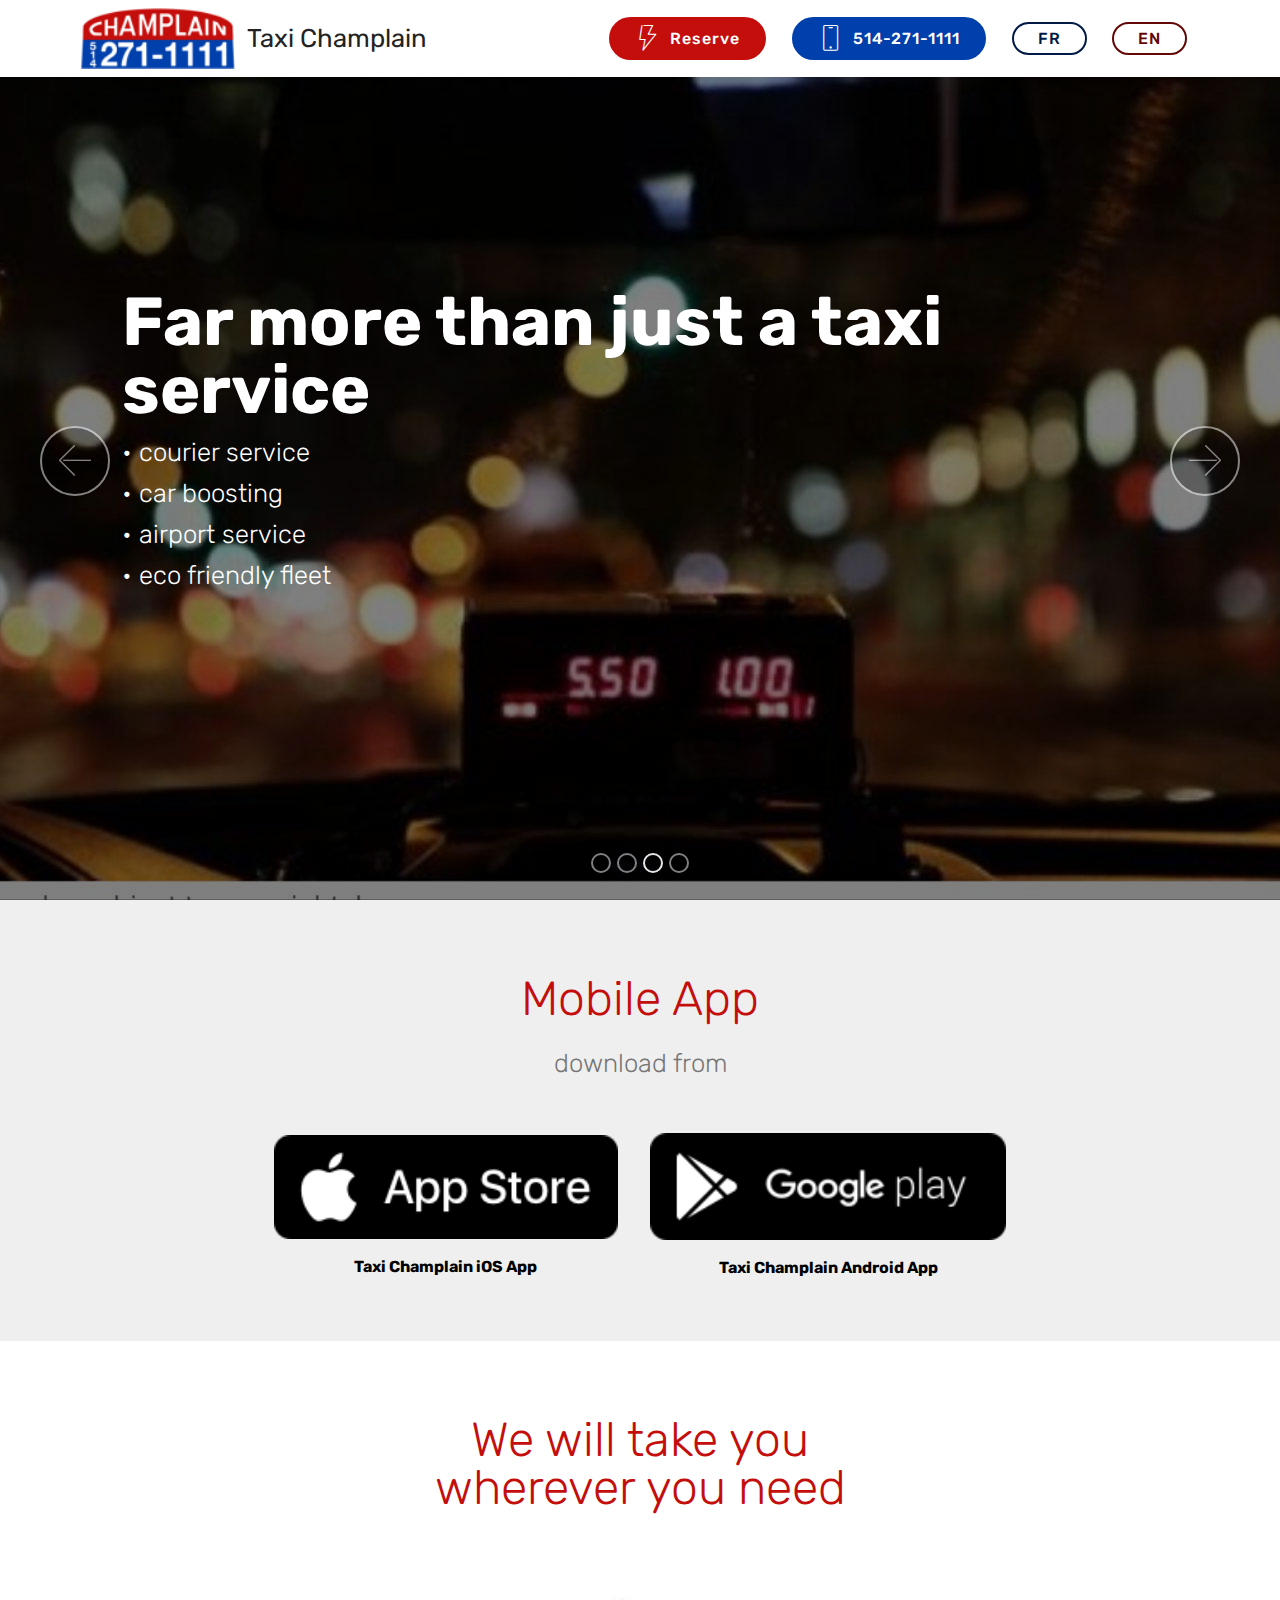
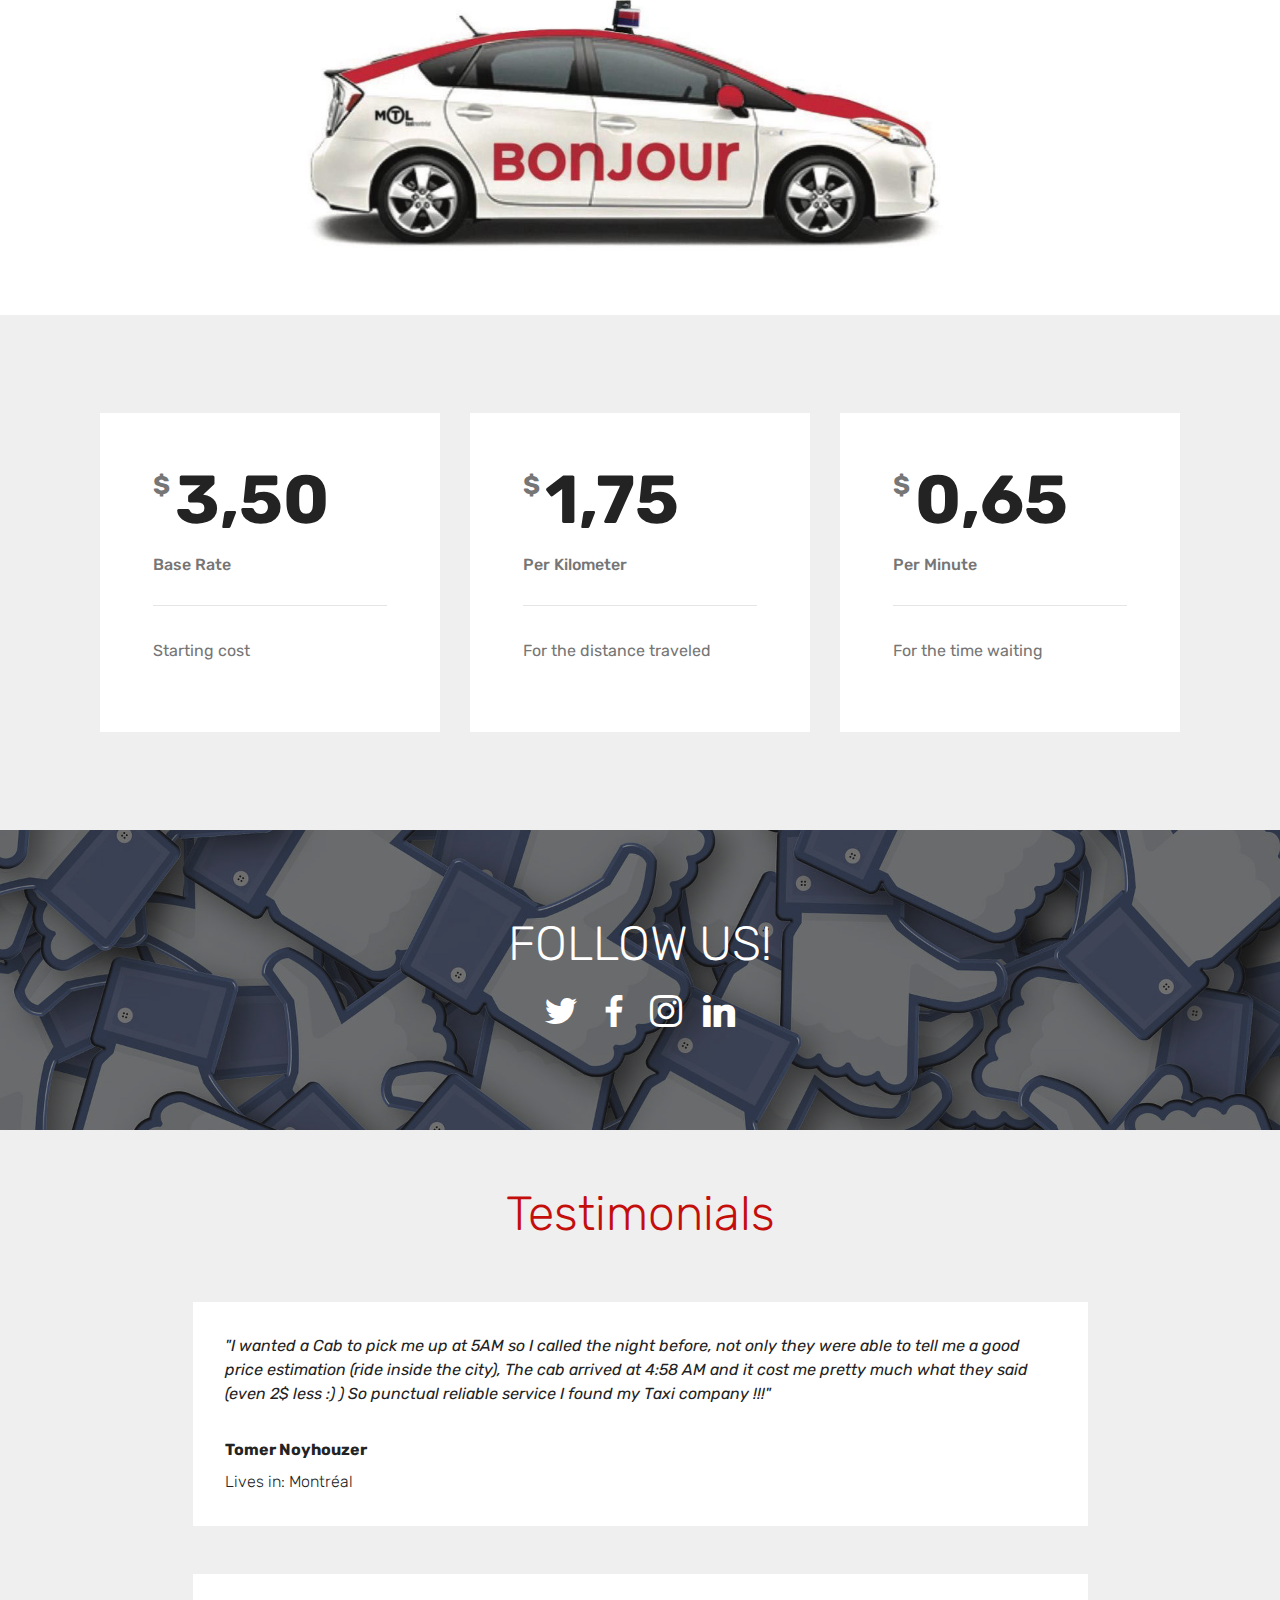
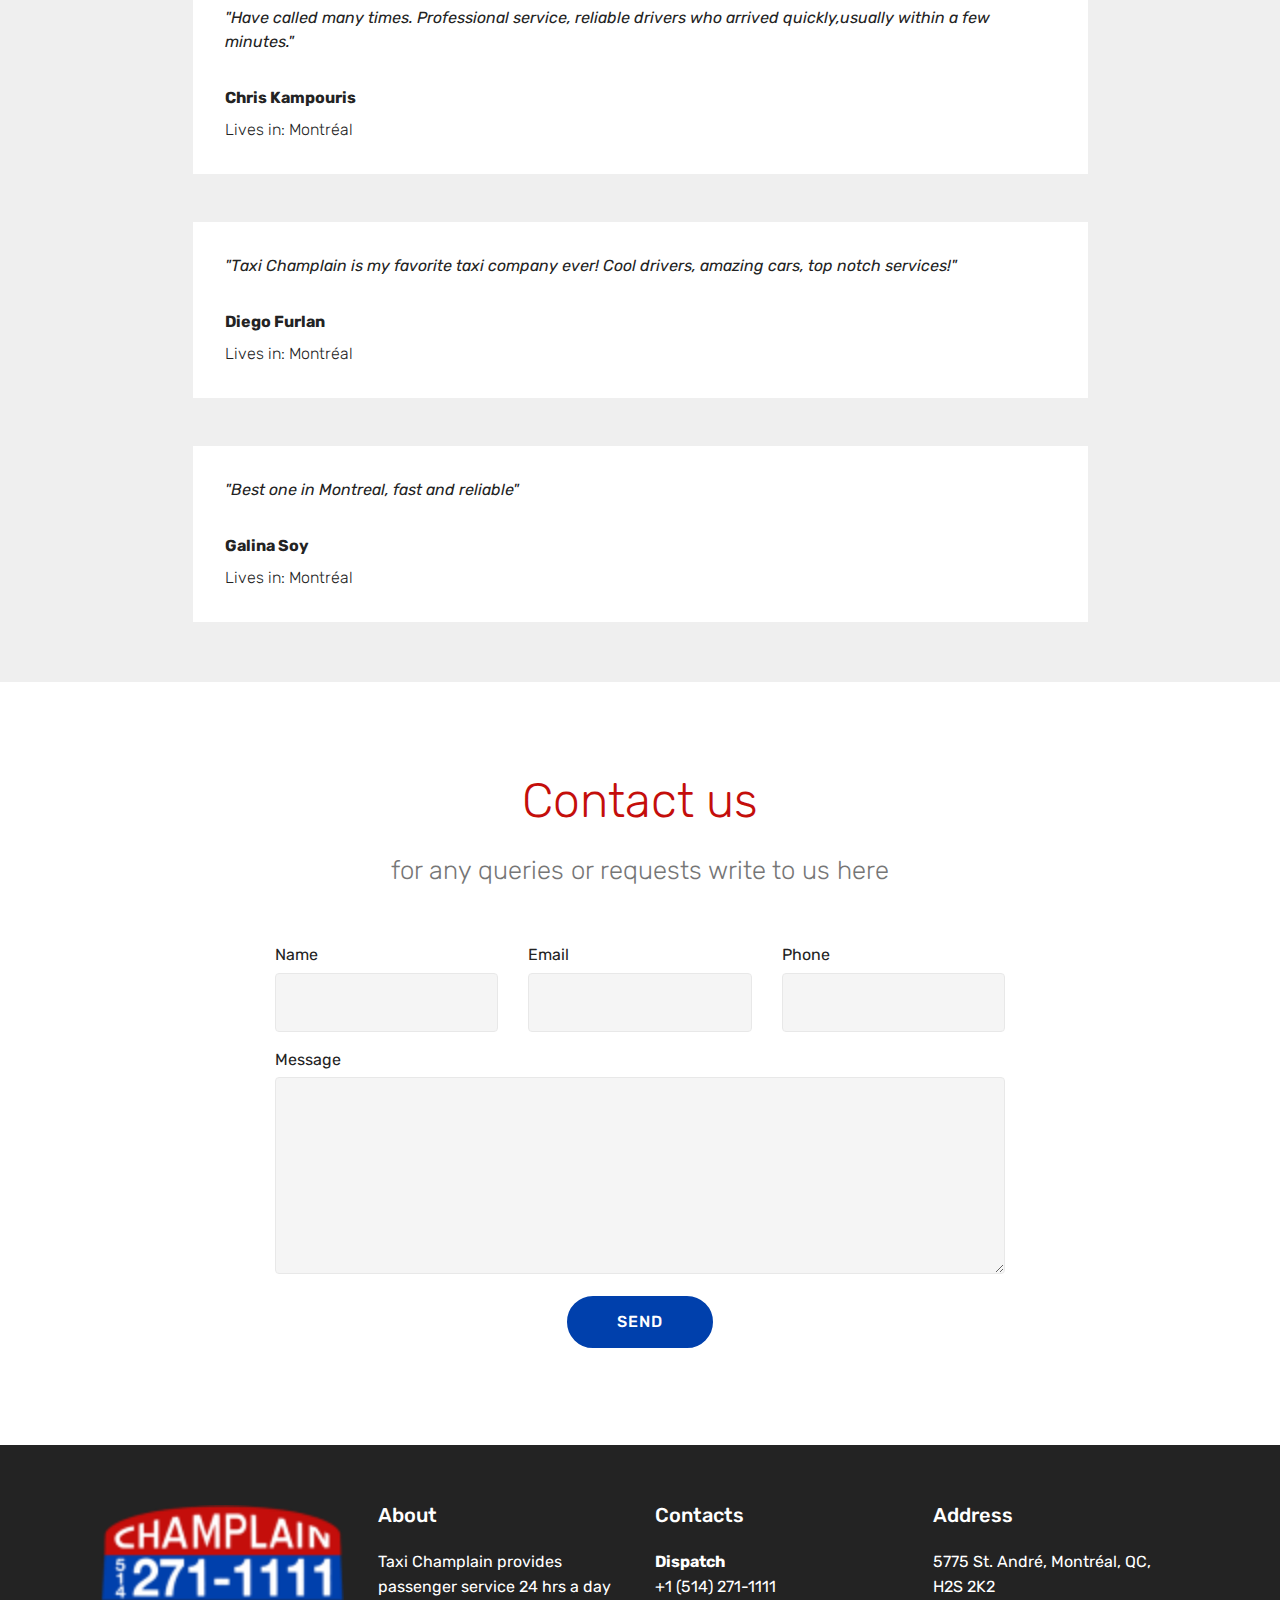
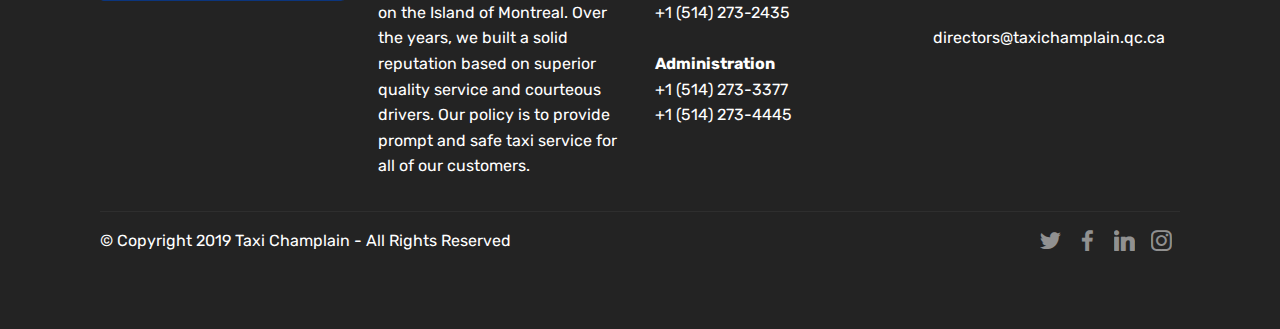
==== commit cc678189: "create github pages" ====
--- a/index-en.html
+++ b/index-en.html
@@ -60,11 +60,11 @@
     </nav>
 </section>
 
-<section class="engine"><a href="https://mobirise.info/l">free web templates</a></section><section class="carousel slide cid-rcxW7hAzFM" data-interval="false" id="slider1-v">
-
-    
-
-    <div class="full-screen"><div class="mbr-slider slide carousel" data-pause="true" data-keyboard="false" data-ride="false" data-interval="false"><ol class="carousel-indicators"><li data-app-prevent-settings="" data-target="#slider1-v" data-slide-to="0"></li><li data-app-prevent-settings="" data-target="#slider1-v" data-slide-to="1"></li><li data-app-prevent-settings="" data-target="#slider1-v" class=" active" data-slide-to="2"></li><li data-app-prevent-settings="" data-target="#slider1-v" data-slide-to="3"></li></ol><div class="carousel-inner" role="listbox"><div class="carousel-item slider-fullscreen-image" data-bg-video-slide="false" style="background-image: url(assets/images/city-app2-1039x600.jpg);"><div class="container container-slide"><div class="image_wrapper"><div class="mbr-overlay"></div><img src="assets/images/city-app2-1039x600.jpg"><div class="carousel-caption justify-content-center"><div class="col-10 align-left"><h2 class="mbr-fonts-style display-1">Never a surcharge</h2><p class="lead mbr-text mbr-fonts-style display-2">10% discount when using our app</p><div class="mbr-section-btn" buttons="0"><a class="btn display-4 btn-primary" href="https://itunes.apple.com/ca/app/champlain-taxi/id1282183019?mt=8" target="_blank">iPhone</a> <a class="btn  display-4 btn-secondary" href="https://play.google.com/store/apps/details?id=com.megataxi.android.champlaintaxi&hl=en_CA" target="_blank">Android</a></div></div></div></div></div></div><div class="carousel-item slider-fullscreen-image" data-bg-video-slide="false" style="background-image: url(assets/images/img-3170-1600x900.jpg);"><div class="container container-slide"><div class="image_wrapper"><div class="mbr-overlay"></div><img src="assets/images/img-3170-1600x900.jpg"><div class="carousel-caption justify-content-center"><div class="col-10 align-left"><h2 class="mbr-fonts-style display-1">Leave your keys at home</h2><p class="lead mbr-text mbr-fonts-style display-2">and let us drive you safely to your destination</p></div></div></div></div></div><div class="carousel-item slider-fullscreen-image active" data-bg-video-slide="false" style="background-image: url(assets/images/img-3162-1600x900.jpg);"><div class="container container-slide"><div class="image_wrapper"><div class="mbr-overlay"></div><img src="assets/images/img-3162-1600x900.jpg"><div class="carousel-caption justify-content-center"><div class="col-10 align-left"><h2 class="mbr-fonts-style display-1">Far more than just a taxi service</h2><p class="lead mbr-text mbr-fonts-style display-5">•&nbsp;courier service<br>•&nbsp;car boosting<br>•&nbsp;airport service<br>•&nbsp;eco friendly fleet</p></div></div></div></div></div><div class="carousel-item slider-fullscreen-image" data-bg-video-slide="false" style="background-image: url(assets/images/slide1-1920x1080.jpg);"><div class="container container-slide"><div class="image_wrapper"><div class="mbr-overlay"></div><img src="assets/images/slide1-1920x1080.jpg"><div class="carousel-caption justify-content-center"><div class="col-10 align-left"><h2 class="mbr-fonts-style display-1">Better way to go</h2><p class="lead mbr-text mbr-fonts-style display-2">since 1974</p></div></div></div></div></div></div><a data-app-prevent-settings="" class="carousel-control carousel-control-prev" role="button" data-slide="prev" href="#slider1-v"><span aria-hidden="true" class="mbri-left mbr-iconfont"></span><span class="sr-only">Previous</span></a><a data-app-prevent-settings="" class="carousel-control carousel-control-next" role="button" data-slide="next" href="#slider1-v"><span aria-hidden="true" class="mbri-right mbr-iconfont"></span><span class="sr-only">Next</span></a></div></div>
+<section class="engine"><a href="https://mobirise.info/k">develop free website</a></section><section class="carousel slide cid-rcxW7hAzFM" data-interval="false" id="slider1-v">
+
+    
+
+    <div class="full-screen"><div class="mbr-slider slide carousel" data-pause="true" data-keyboard="false" data-ride="false" data-interval="false"><ol class="carousel-indicators"><li data-app-prevent-settings="" data-target="#slider1-v" data-slide-to="0"></li><li data-app-prevent-settings="" data-target="#slider1-v" data-slide-to="1"></li><li data-app-prevent-settings="" data-target="#slider1-v" class=" active" data-slide-to="2"></li><li data-app-prevent-settings="" data-target="#slider1-v" data-slide-to="3"></li></ol><div class="carousel-inner" role="listbox"><div class="carousel-item slider-fullscreen-image" data-bg-video-slide="false" style="background-image: url(assets/images/city-app2-1039x600.jpg);"><div class="container container-slide"><div class="image_wrapper"><div class="mbr-overlay"></div><img src="assets/images/city-app2-1039x600.jpg"><div class="carousel-caption justify-content-center"><div class="col-10 align-left"><h2 class="mbr-fonts-style display-1"><strong>Never a surcharge</strong></h2><p class="lead mbr-text mbr-fonts-style display-2">10% discount when using our app</p><div class="mbr-section-btn" buttons="0"><a class="btn display-4 btn-primary" href="https://itunes.apple.com/ca/app/champlain-taxi/id1282183019?mt=8" target="_blank">iPhone</a> <a class="btn  display-4 btn-secondary" href="https://play.google.com/store/apps/details?id=com.megataxi.android.champlaintaxi&hl=en_CA" target="_blank">Android</a></div></div></div></div></div></div><div class="carousel-item slider-fullscreen-image" data-bg-video-slide="false" style="background-image: url(assets/images/img-3170-1600x900.jpg);"><div class="container container-slide"><div class="image_wrapper"><div class="mbr-overlay"></div><img src="assets/images/img-3170-1600x900.jpg"><div class="carousel-caption justify-content-center"><div class="col-10 align-left"><h2 class="mbr-fonts-style display-1"><strong>Leave your keys at home</strong></h2><p class="lead mbr-text mbr-fonts-style display-2">and let us drive you safely to your destination</p></div></div></div></div></div><div class="carousel-item slider-fullscreen-image active" data-bg-video-slide="false" style="background-image: url(assets/images/img-3162-1600x900.jpg);"><div class="container container-slide"><div class="image_wrapper"><div class="mbr-overlay"></div><img src="assets/images/img-3162-1600x900.jpg"><div class="carousel-caption justify-content-center"><div class="col-10 align-left"><h2 class="mbr-fonts-style display-1"><strong>Far more than just a taxi service</strong></h2><p class="lead mbr-text mbr-fonts-style display-5">•&nbsp;courier service<br>•&nbsp;car boosting<br>•&nbsp;airport service<br>•&nbsp;eco friendly fleet</p></div></div></div></div></div><div class="carousel-item slider-fullscreen-image" data-bg-video-slide="false" style="background-image: url(assets/images/slide1-1920x1080.jpg);"><div class="container container-slide"><div class="image_wrapper"><div class="mbr-overlay"></div><img src="assets/images/slide1-1920x1080.jpg"><div class="carousel-caption justify-content-center"><div class="col-10 align-left"><h2 class="mbr-fonts-style display-1"><strong>Better way to go</strong></h2><p class="lead mbr-text mbr-fonts-style display-2">since 1974</p></div></div></div></div></div></div><a data-app-prevent-settings="" class="carousel-control carousel-control-prev" role="button" data-slide="prev" href="#slider1-v"><span aria-hidden="true" class="mbri-left mbr-iconfont"></span><span class="sr-only">Previous</span></a><a data-app-prevent-settings="" class="carousel-control carousel-control-next" role="button" data-slide="next" href="#slider1-v"><span aria-hidden="true" class="mbri-right mbr-iconfont"></span><span class="sr-only">Next</span></a></div></div>
 
 </section>
 
@@ -330,7 +330,7 @@
             <div class="media-container-column col-lg-8" data-form-type="formoid">
                     <div data-form-alert="" hidden="">Thanks for filling out the form!</div>
             
-                    <form class="mbr-form" action="https://mobirise.com/" method="post" data-form-title="Mobirise Form"><input type="hidden" name="email" data-form-email="true" value="j+jM8RJdaCu63Jtc/UYIDmwcQIteG0QTKdRqeZpNawN0dlTb4qNiy5czO5DZfjYxoU7Treb4xVJRtvA1QpUFbXCabiCBL0i/LL3kXdQXTdSToedD9BdOKYrxb6kOwBE1">
+                    <form class="mbr-form" action="https://mobirise.com/" method="post" data-form-title="Mobirise Form"><input type="hidden" name="email" data-form-email="true" value="51c9ygnw95JIZRnMmQ7hXWk/s4G8dxu2K9p0H4SX4em+inr2yxSOq2Kurc0DwbYlFTduWA/S+/SzEJTMpXCQp4U9RuW0VJ1+4Vlr+tki8lJO3ZYnWAcQYBwOqe7ZpXXQ">
                         <div class="row row-sm-offset">
                             <div class="col-md-4 multi-horizontal" data-for="name">
                                 <div class="form-group">
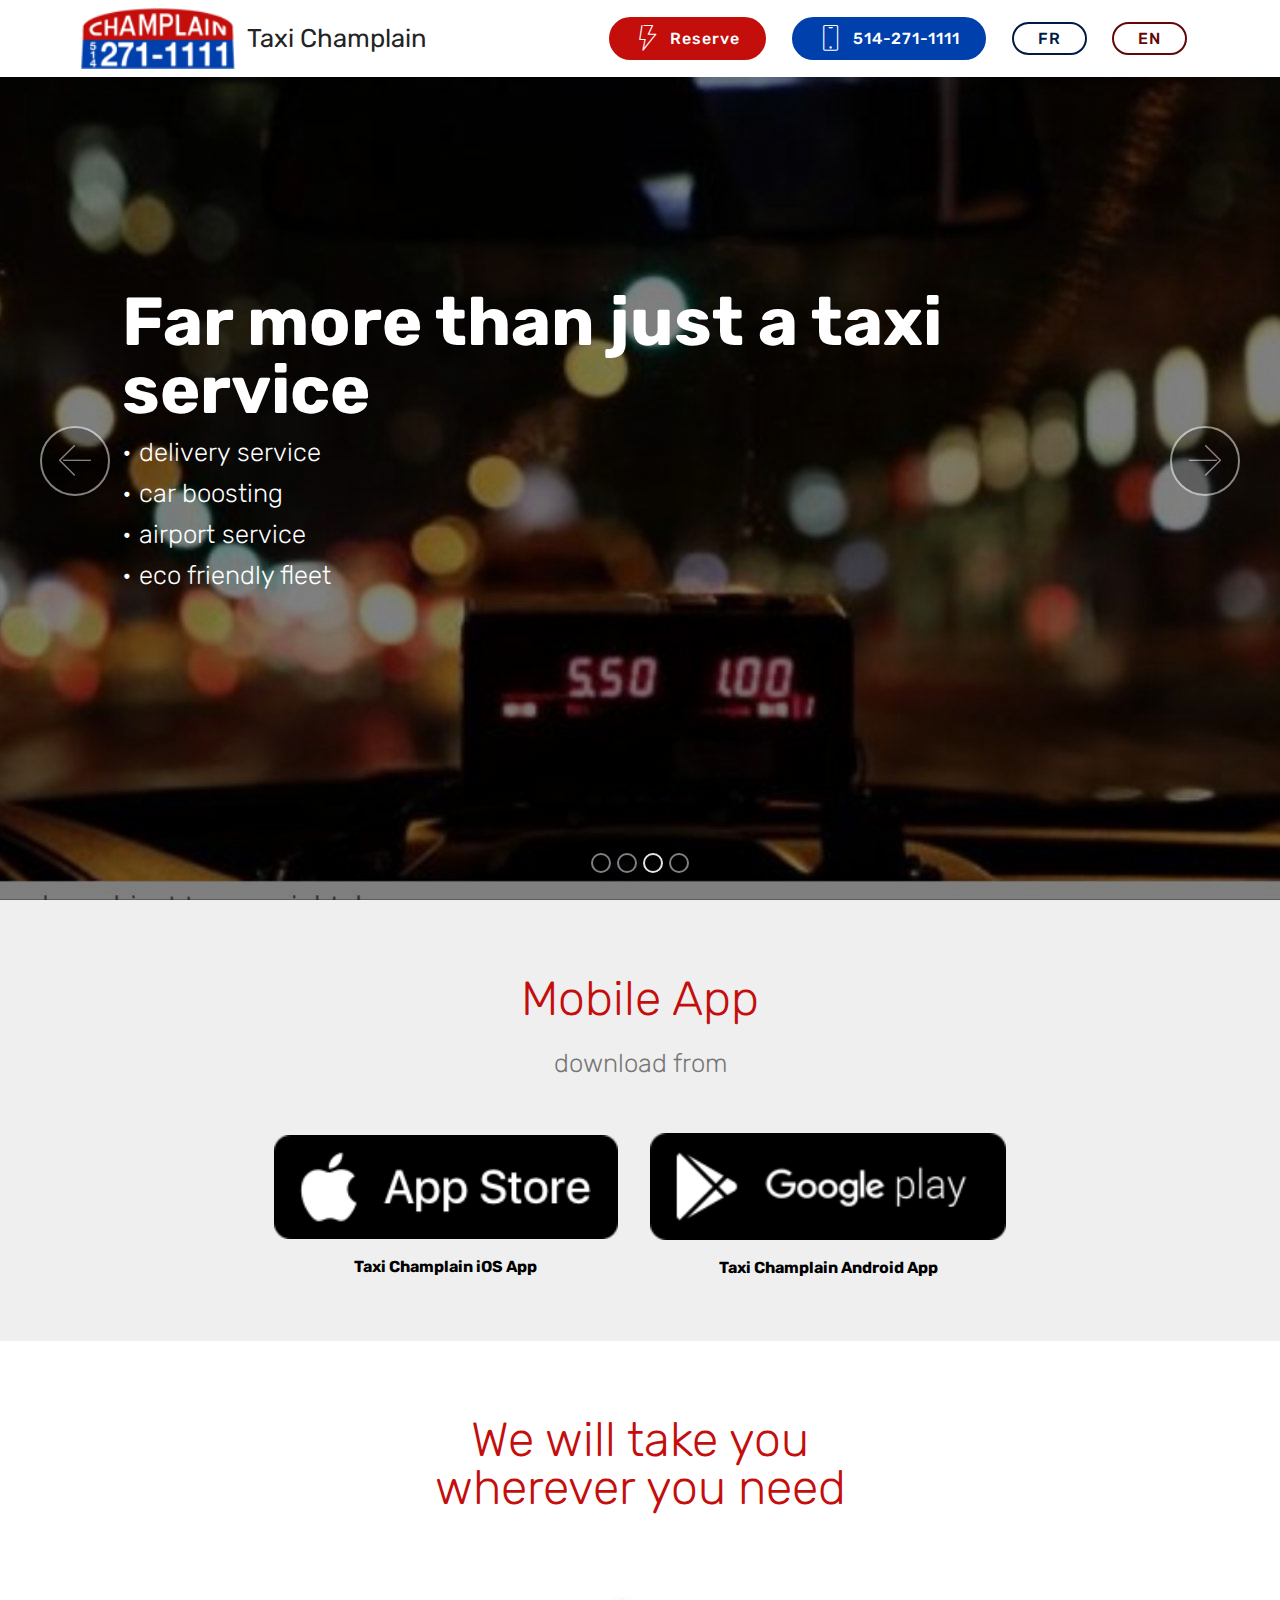
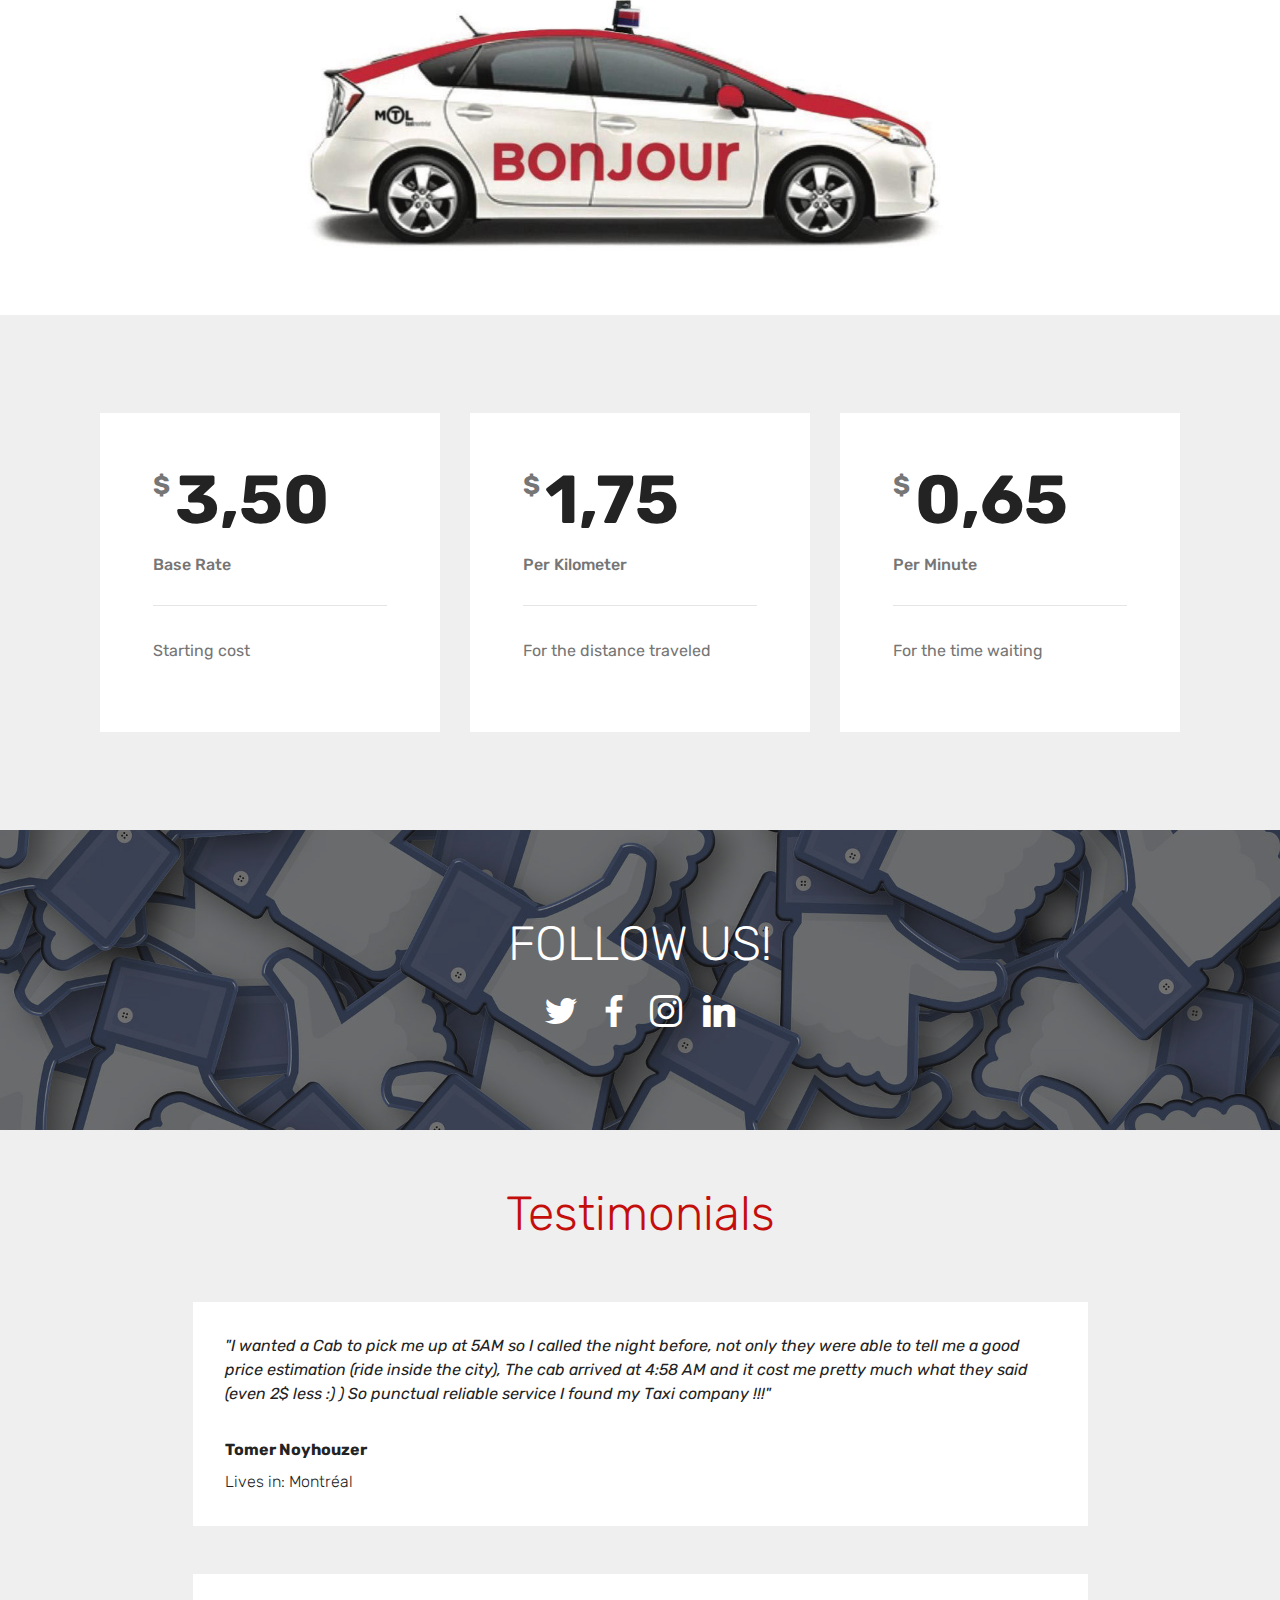
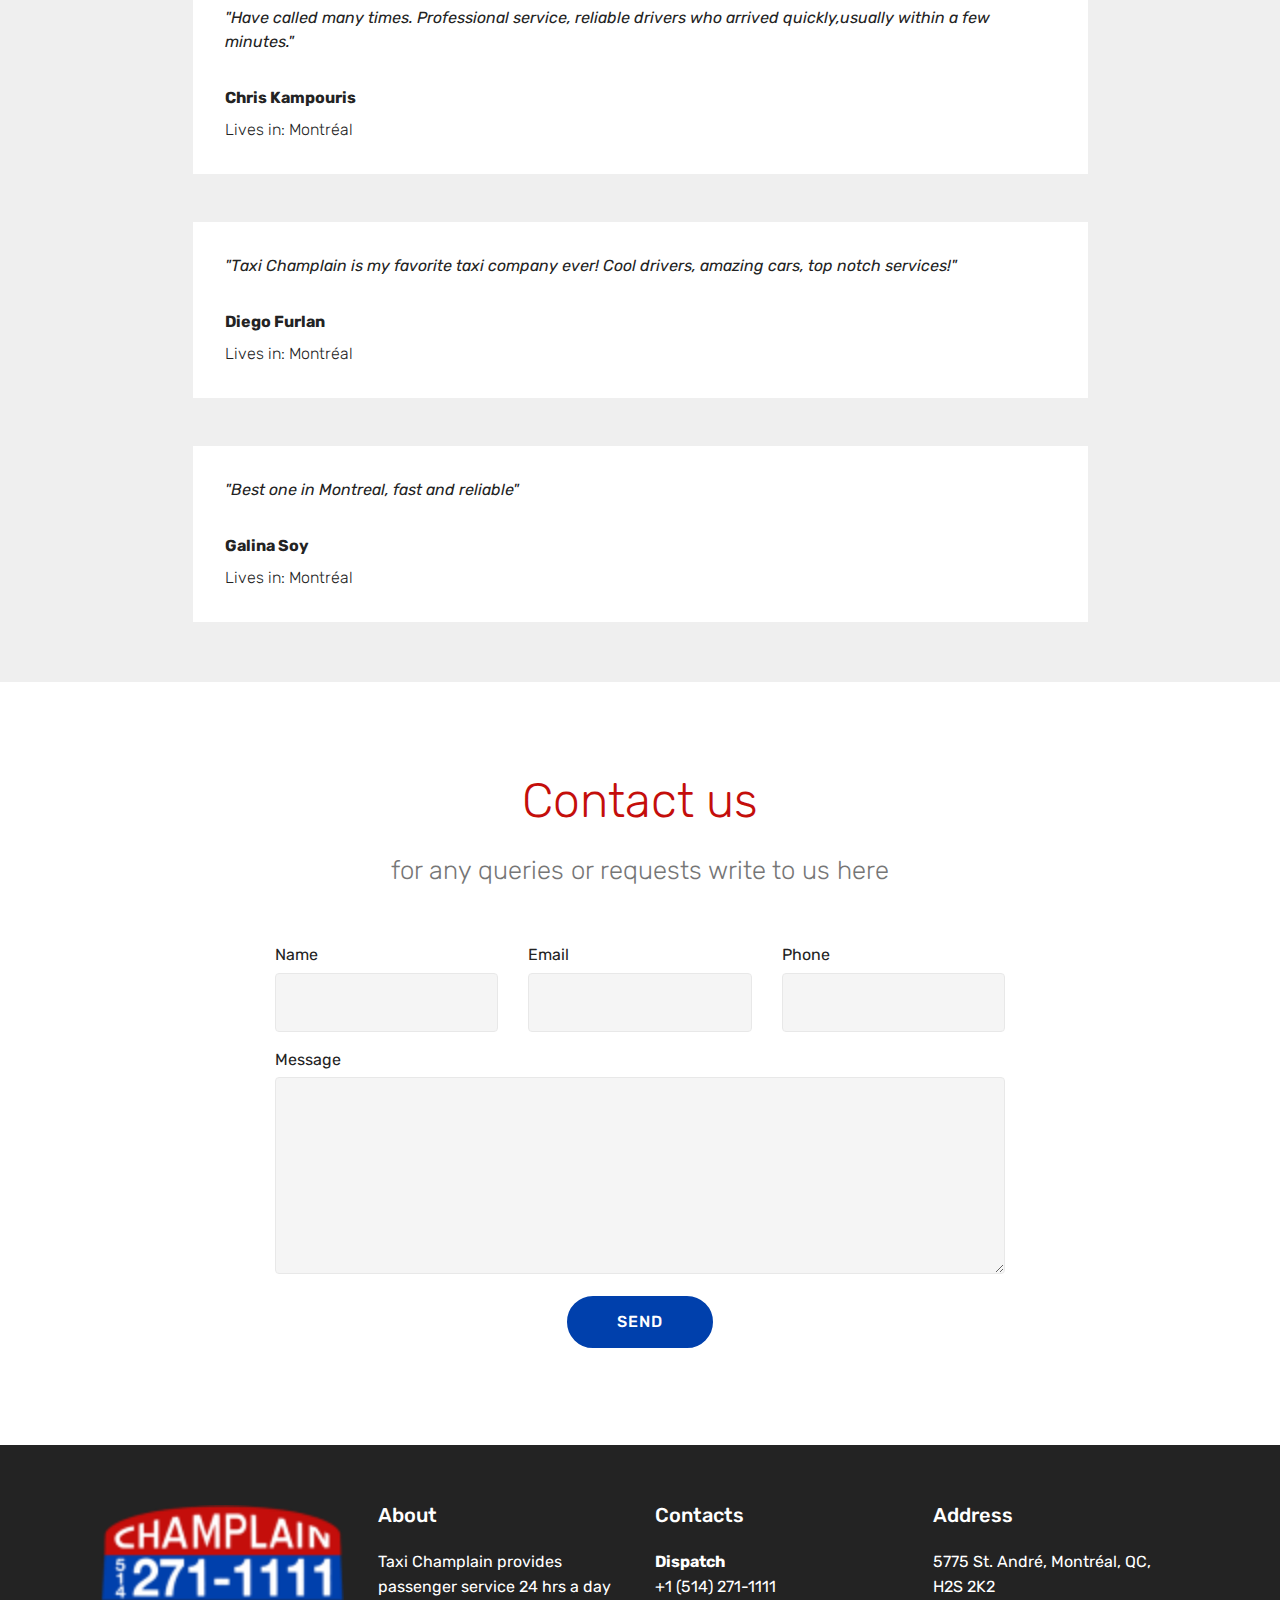
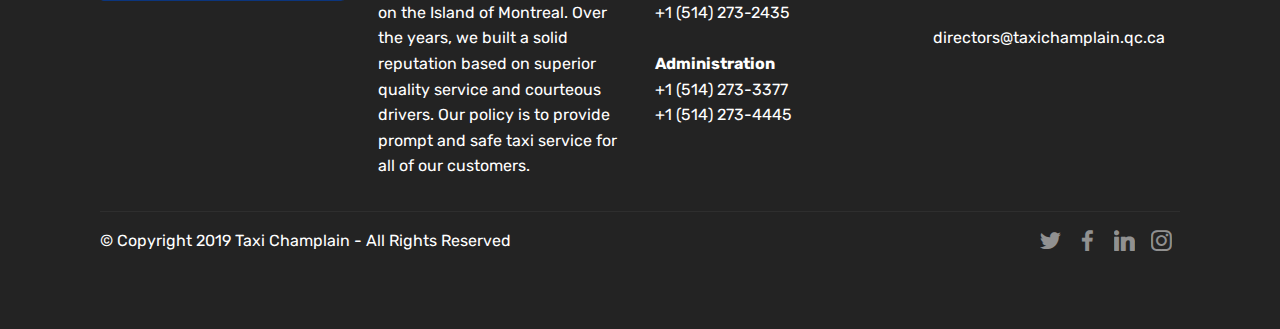
==== commit 7265bacc: "create github pages" ====
--- a/index-en.html
+++ b/index-en.html
@@ -60,11 +60,11 @@
     </nav>
 </section>
 
-<section class="engine"><a href="https://mobirise.info/k">develop free website</a></section><section class="carousel slide cid-rcxW7hAzFM" data-interval="false" id="slider1-v">
-
-    
-
-    <div class="full-screen"><div class="mbr-slider slide carousel" data-pause="true" data-keyboard="false" data-ride="false" data-interval="false"><ol class="carousel-indicators"><li data-app-prevent-settings="" data-target="#slider1-v" data-slide-to="0"></li><li data-app-prevent-settings="" data-target="#slider1-v" data-slide-to="1"></li><li data-app-prevent-settings="" data-target="#slider1-v" class=" active" data-slide-to="2"></li><li data-app-prevent-settings="" data-target="#slider1-v" data-slide-to="3"></li></ol><div class="carousel-inner" role="listbox"><div class="carousel-item slider-fullscreen-image" data-bg-video-slide="false" style="background-image: url(assets/images/city-app2-1039x600.jpg);"><div class="container container-slide"><div class="image_wrapper"><div class="mbr-overlay"></div><img src="assets/images/city-app2-1039x600.jpg"><div class="carousel-caption justify-content-center"><div class="col-10 align-left"><h2 class="mbr-fonts-style display-1"><strong>Never a surcharge</strong></h2><p class="lead mbr-text mbr-fonts-style display-2">10% discount when using our app</p><div class="mbr-section-btn" buttons="0"><a class="btn display-4 btn-primary" href="https://itunes.apple.com/ca/app/champlain-taxi/id1282183019?mt=8" target="_blank">iPhone</a> <a class="btn  display-4 btn-secondary" href="https://play.google.com/store/apps/details?id=com.megataxi.android.champlaintaxi&hl=en_CA" target="_blank">Android</a></div></div></div></div></div></div><div class="carousel-item slider-fullscreen-image" data-bg-video-slide="false" style="background-image: url(assets/images/img-3170-1600x900.jpg);"><div class="container container-slide"><div class="image_wrapper"><div class="mbr-overlay"></div><img src="assets/images/img-3170-1600x900.jpg"><div class="carousel-caption justify-content-center"><div class="col-10 align-left"><h2 class="mbr-fonts-style display-1"><strong>Leave your keys at home</strong></h2><p class="lead mbr-text mbr-fonts-style display-2">and let us drive you safely to your destination</p></div></div></div></div></div><div class="carousel-item slider-fullscreen-image active" data-bg-video-slide="false" style="background-image: url(assets/images/img-3162-1600x900.jpg);"><div class="container container-slide"><div class="image_wrapper"><div class="mbr-overlay"></div><img src="assets/images/img-3162-1600x900.jpg"><div class="carousel-caption justify-content-center"><div class="col-10 align-left"><h2 class="mbr-fonts-style display-1"><strong>Far more than just a taxi service</strong></h2><p class="lead mbr-text mbr-fonts-style display-5">•&nbsp;courier service<br>•&nbsp;car boosting<br>•&nbsp;airport service<br>•&nbsp;eco friendly fleet</p></div></div></div></div></div><div class="carousel-item slider-fullscreen-image" data-bg-video-slide="false" style="background-image: url(assets/images/slide1-1920x1080.jpg);"><div class="container container-slide"><div class="image_wrapper"><div class="mbr-overlay"></div><img src="assets/images/slide1-1920x1080.jpg"><div class="carousel-caption justify-content-center"><div class="col-10 align-left"><h2 class="mbr-fonts-style display-1"><strong>Better way to go</strong></h2><p class="lead mbr-text mbr-fonts-style display-2">since 1974</p></div></div></div></div></div></div><a data-app-prevent-settings="" class="carousel-control carousel-control-prev" role="button" data-slide="prev" href="#slider1-v"><span aria-hidden="true" class="mbri-left mbr-iconfont"></span><span class="sr-only">Previous</span></a><a data-app-prevent-settings="" class="carousel-control carousel-control-next" role="button" data-slide="next" href="#slider1-v"><span aria-hidden="true" class="mbri-right mbr-iconfont"></span><span class="sr-only">Next</span></a></div></div>
+<section class="engine"><a href="https://mobirise.info/a">online web builder</a></section><section class="carousel slide cid-rcxW7hAzFM" data-interval="false" id="slider1-v">
+
+    
+
+    <div class="full-screen"><div class="mbr-slider slide carousel" data-pause="true" data-keyboard="false" data-ride="false" data-interval="false"><ol class="carousel-indicators"><li data-app-prevent-settings="" data-target="#slider1-v" data-slide-to="0"></li><li data-app-prevent-settings="" data-target="#slider1-v" data-slide-to="1"></li><li data-app-prevent-settings="" data-target="#slider1-v" class=" active" data-slide-to="2"></li><li data-app-prevent-settings="" data-target="#slider1-v" data-slide-to="3"></li></ol><div class="carousel-inner" role="listbox"><div class="carousel-item slider-fullscreen-image" data-bg-video-slide="false" style="background-image: url(assets/images/city-app2-1039x600.jpg);"><div class="container container-slide"><div class="image_wrapper"><div class="mbr-overlay"></div><img src="assets/images/city-app2-1039x600.jpg"><div class="carousel-caption justify-content-center"><div class="col-10 align-left"><h2 class="mbr-fonts-style display-1"><strong>Never a surcharge</strong></h2><p class="lead mbr-text mbr-fonts-style display-2">10% discount when using our app</p><div class="mbr-section-btn" buttons="0"><a class="btn display-4 btn-primary" href="https://itunes.apple.com/ca/app/champlain-taxi/id1282183019?mt=8" target="_blank">iPhone</a> <a class="btn  display-4 btn-secondary" href="https://play.google.com/store/apps/details?id=com.megataxi.android.champlaintaxi&hl=en_CA" target="_blank">Android</a></div></div></div></div></div></div><div class="carousel-item slider-fullscreen-image" data-bg-video-slide="false" style="background-image: url(assets/images/img-3170-1600x900.jpg);"><div class="container container-slide"><div class="image_wrapper"><div class="mbr-overlay"></div><img src="assets/images/img-3170-1600x900.jpg"><div class="carousel-caption justify-content-center"><div class="col-10 align-left"><h2 class="mbr-fonts-style display-1"><strong>Leave your keys at home</strong></h2><p class="lead mbr-text mbr-fonts-style display-2">and let us drive you safely to your destination</p></div></div></div></div></div><div class="carousel-item slider-fullscreen-image active" data-bg-video-slide="false" style="background-image: url(assets/images/img-3162-1600x900.jpg);"><div class="container container-slide"><div class="image_wrapper"><div class="mbr-overlay"></div><img src="assets/images/img-3162-1600x900.jpg"><div class="carousel-caption justify-content-center"><div class="col-10 align-left"><h2 class="mbr-fonts-style display-1"><strong>Far more than just a taxi service</strong></h2><p class="lead mbr-text mbr-fonts-style display-5">• delivery service<br>•&nbsp;car boosting<br>•&nbsp;airport service<br>•&nbsp;eco friendly fleet</p></div></div></div></div></div><div class="carousel-item slider-fullscreen-image" data-bg-video-slide="false" style="background-image: url(assets/images/slide1-1920x1080.jpg);"><div class="container container-slide"><div class="image_wrapper"><div class="mbr-overlay"></div><img src="assets/images/slide1-1920x1080.jpg"><div class="carousel-caption justify-content-center"><div class="col-10 align-left"><h2 class="mbr-fonts-style display-1"><strong>Taxi Champlain</strong></h2><p class="lead mbr-text mbr-fonts-style display-5">Better way to go since 1974</p></div></div></div></div></div></div><a data-app-prevent-settings="" class="carousel-control carousel-control-prev" role="button" data-slide="prev" href="#slider1-v"><span aria-hidden="true" class="mbri-left mbr-iconfont"></span><span class="sr-only">Previous</span></a><a data-app-prevent-settings="" class="carousel-control carousel-control-next" role="button" data-slide="next" href="#slider1-v"><span aria-hidden="true" class="mbri-right mbr-iconfont"></span><span class="sr-only">Next</span></a></div></div>
 
 </section>
 
@@ -330,7 +330,7 @@
             <div class="media-container-column col-lg-8" data-form-type="formoid">
                     <div data-form-alert="" hidden="">Thanks for filling out the form!</div>
             
-                    <form class="mbr-form" action="https://mobirise.com/" method="post" data-form-title="Mobirise Form"><input type="hidden" name="email" data-form-email="true" value="51c9ygnw95JIZRnMmQ7hXWk/s4G8dxu2K9p0H4SX4em+inr2yxSOq2Kurc0DwbYlFTduWA/S+/SzEJTMpXCQp4U9RuW0VJ1+4Vlr+tki8lJO3ZYnWAcQYBwOqe7ZpXXQ">
+                    <form class="mbr-form" action="https://mobirise.com/" method="post" data-form-title="Mobirise Form"><input type="hidden" name="email" data-form-email="true" value="QuNMGNyIorbNOxlu3NXCYz+6z6n0d1G1rmWp7ZlkB4wNpg5jX8X+Ad2VuPvRoEcDsRYUV6ikIHmwLM1gmmr2E4z71nuK+5o/qUonV3zYTxDRZQCD12YMUu84/IfsSTSj">
                         <div class="row row-sm-offset">
                             <div class="col-md-4 multi-horizontal" data-for="name">
                                 <div class="form-group">
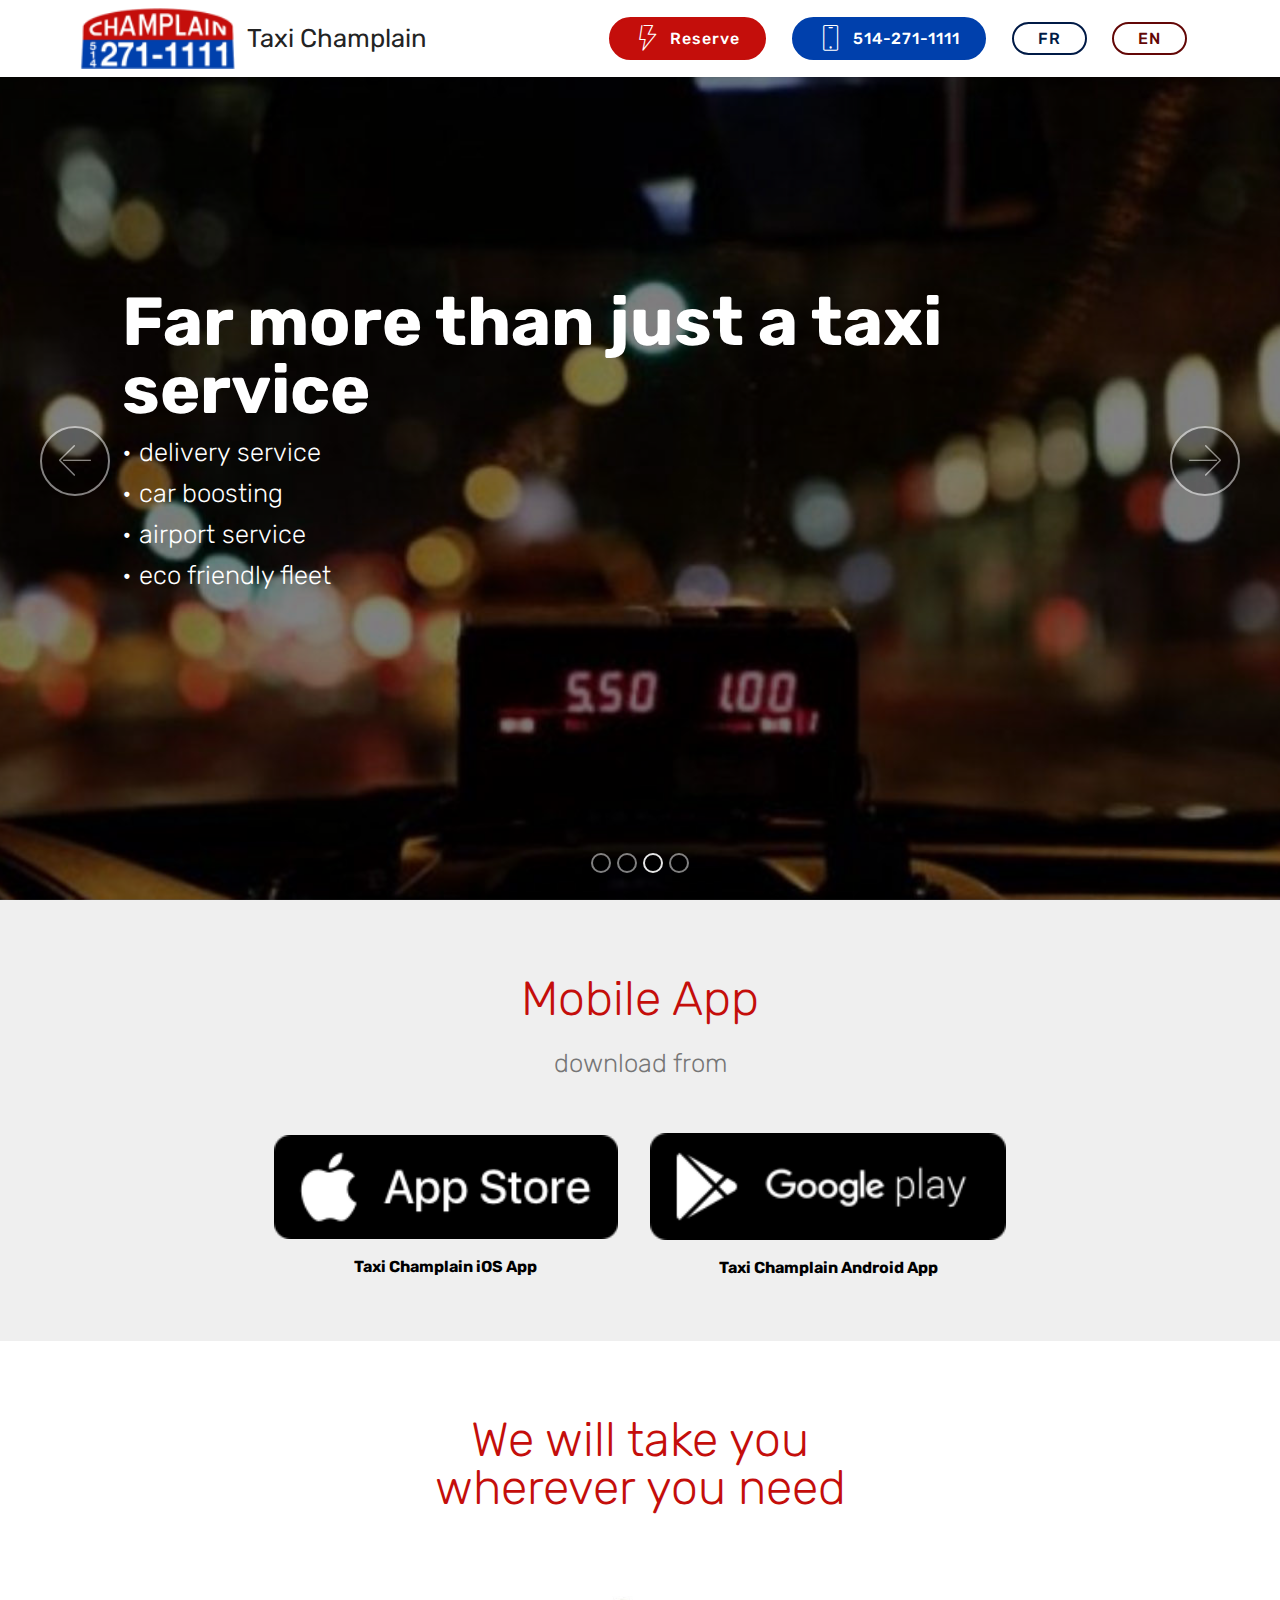
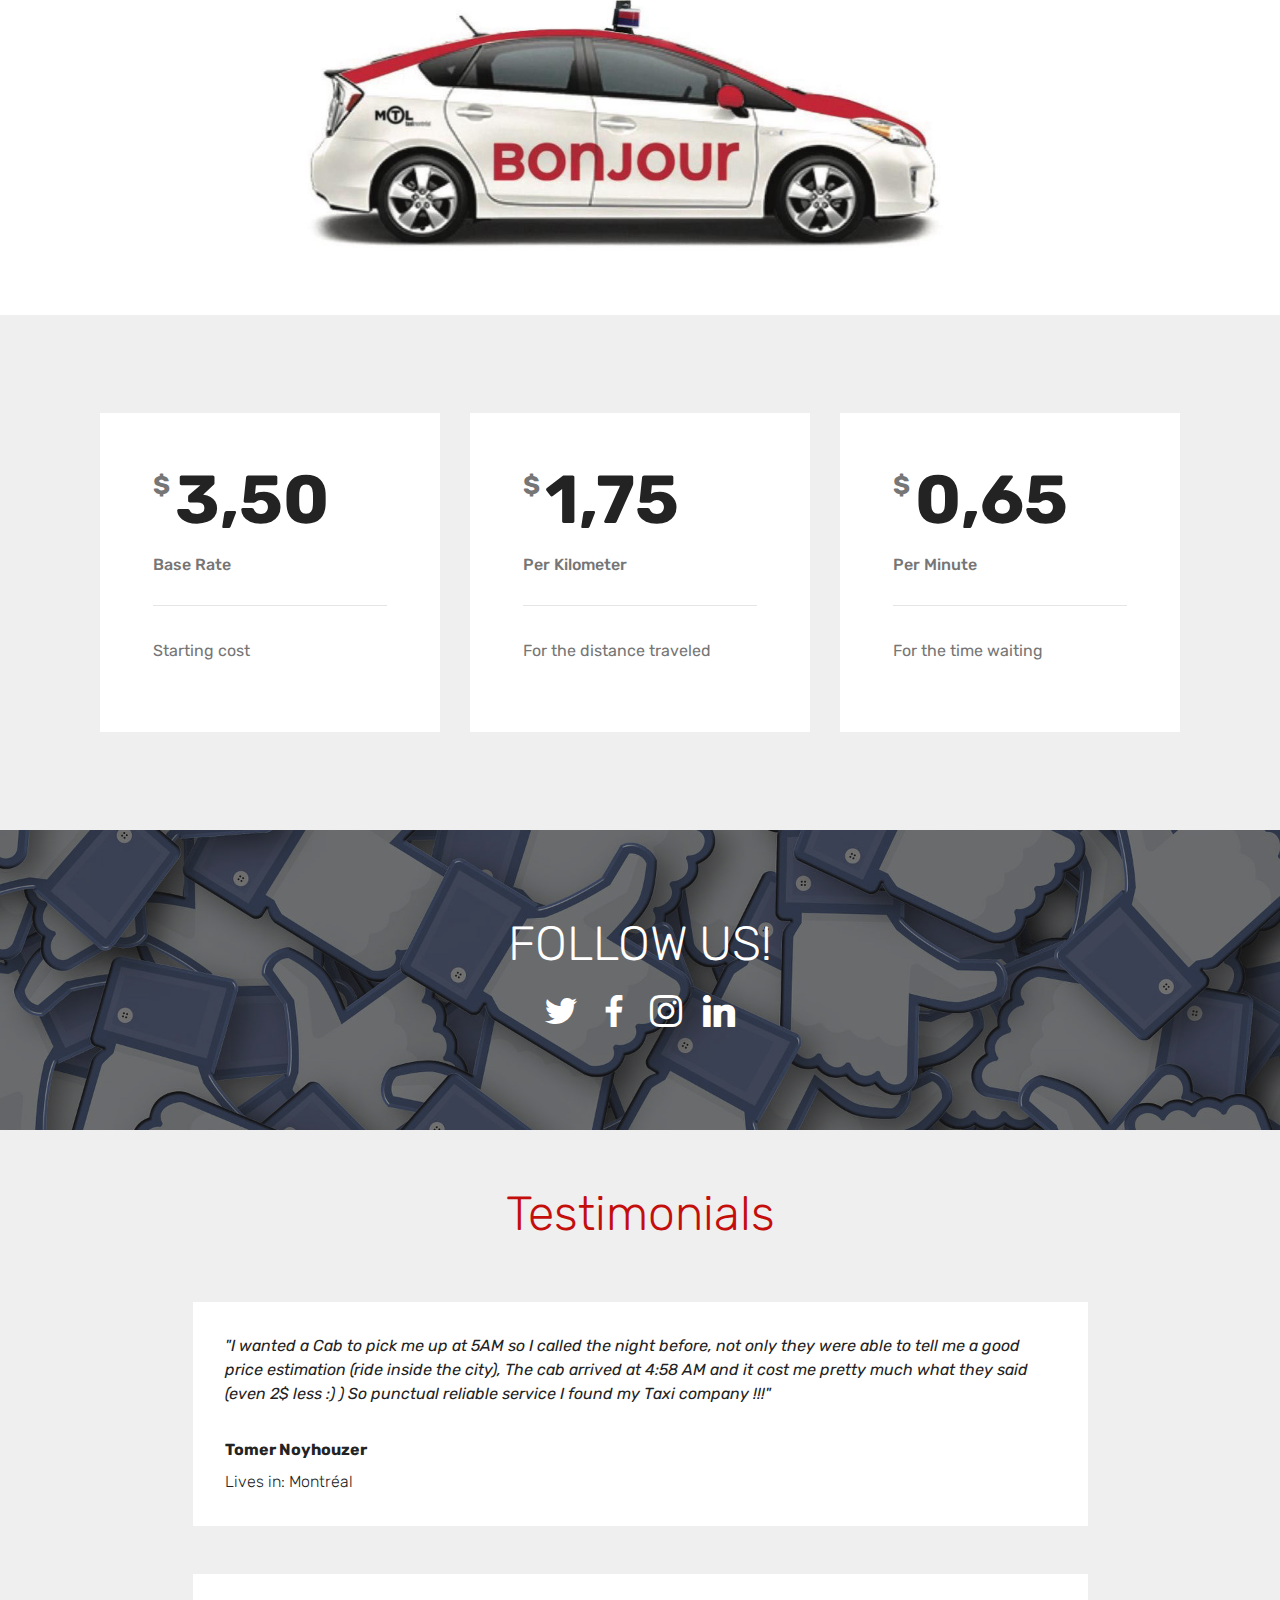
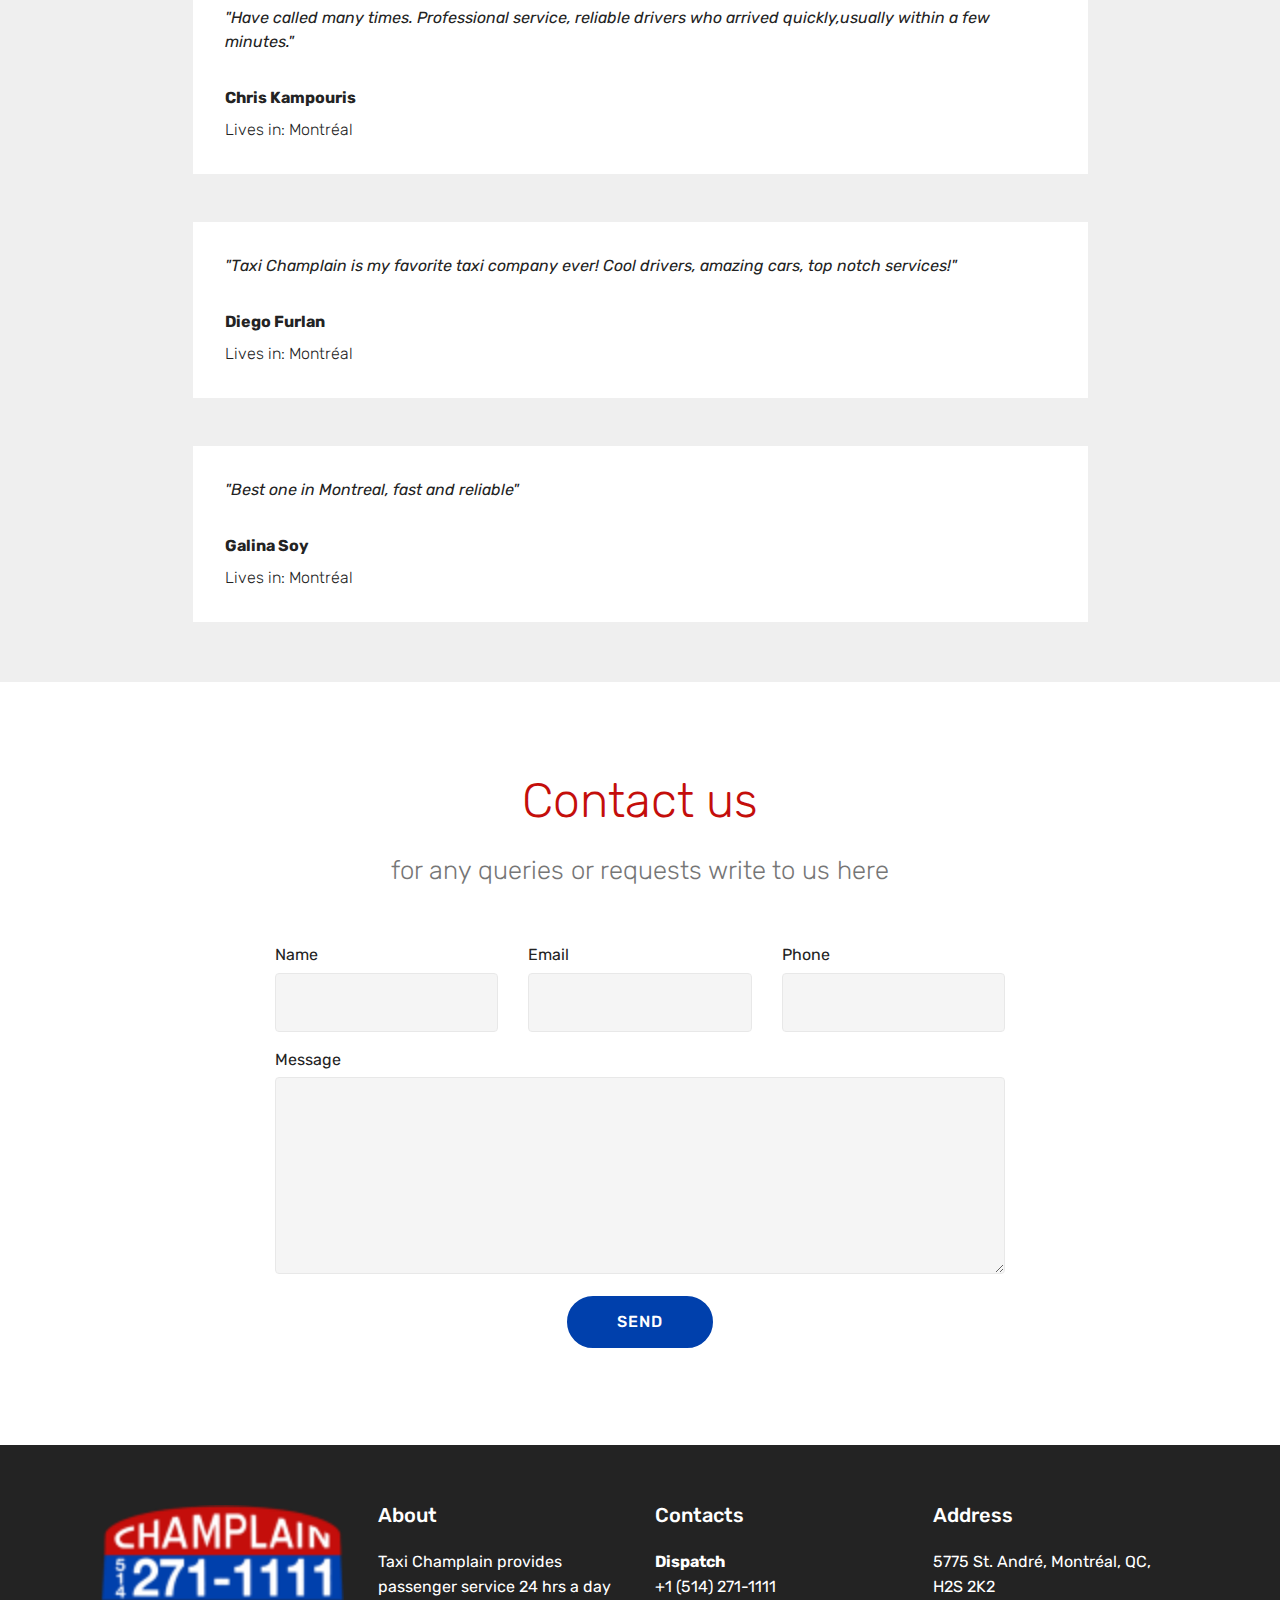
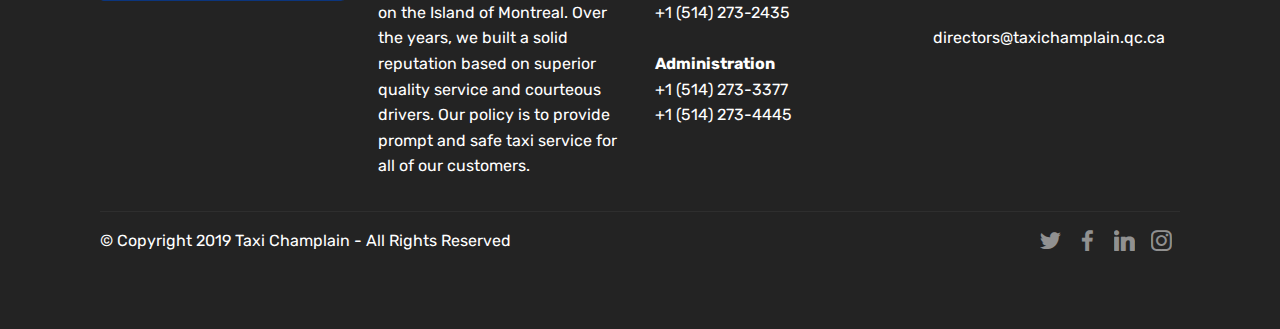
==== commit 937bc8df: "create github pages" ====
--- a/index-en.html
+++ b/index-en.html
@@ -60,11 +60,11 @@
     </nav>
 </section>
 
-<section class="engine"><a href="https://mobirise.info/a">online web builder</a></section><section class="carousel slide cid-rcxW7hAzFM" data-interval="false" id="slider1-v">
-
-    
-
-    <div class="full-screen"><div class="mbr-slider slide carousel" data-pause="true" data-keyboard="false" data-ride="false" data-interval="false"><ol class="carousel-indicators"><li data-app-prevent-settings="" data-target="#slider1-v" data-slide-to="0"></li><li data-app-prevent-settings="" data-target="#slider1-v" data-slide-to="1"></li><li data-app-prevent-settings="" data-target="#slider1-v" class=" active" data-slide-to="2"></li><li data-app-prevent-settings="" data-target="#slider1-v" data-slide-to="3"></li></ol><div class="carousel-inner" role="listbox"><div class="carousel-item slider-fullscreen-image" data-bg-video-slide="false" style="background-image: url(assets/images/city-app2-1039x600.jpg);"><div class="container container-slide"><div class="image_wrapper"><div class="mbr-overlay"></div><img src="assets/images/city-app2-1039x600.jpg"><div class="carousel-caption justify-content-center"><div class="col-10 align-left"><h2 class="mbr-fonts-style display-1"><strong>Never a surcharge</strong></h2><p class="lead mbr-text mbr-fonts-style display-2">10% discount when using our app</p><div class="mbr-section-btn" buttons="0"><a class="btn display-4 btn-primary" href="https://itunes.apple.com/ca/app/champlain-taxi/id1282183019?mt=8" target="_blank">iPhone</a> <a class="btn  display-4 btn-secondary" href="https://play.google.com/store/apps/details?id=com.megataxi.android.champlaintaxi&hl=en_CA" target="_blank">Android</a></div></div></div></div></div></div><div class="carousel-item slider-fullscreen-image" data-bg-video-slide="false" style="background-image: url(assets/images/img-3170-1600x900.jpg);"><div class="container container-slide"><div class="image_wrapper"><div class="mbr-overlay"></div><img src="assets/images/img-3170-1600x900.jpg"><div class="carousel-caption justify-content-center"><div class="col-10 align-left"><h2 class="mbr-fonts-style display-1"><strong>Leave your keys at home</strong></h2><p class="lead mbr-text mbr-fonts-style display-2">and let us drive you safely to your destination</p></div></div></div></div></div><div class="carousel-item slider-fullscreen-image active" data-bg-video-slide="false" style="background-image: url(assets/images/img-3162-1600x900.jpg);"><div class="container container-slide"><div class="image_wrapper"><div class="mbr-overlay"></div><img src="assets/images/img-3162-1600x900.jpg"><div class="carousel-caption justify-content-center"><div class="col-10 align-left"><h2 class="mbr-fonts-style display-1"><strong>Far more than just a taxi service</strong></h2><p class="lead mbr-text mbr-fonts-style display-5">• delivery service<br>•&nbsp;car boosting<br>•&nbsp;airport service<br>•&nbsp;eco friendly fleet</p></div></div></div></div></div><div class="carousel-item slider-fullscreen-image" data-bg-video-slide="false" style="background-image: url(assets/images/slide1-1920x1080.jpg);"><div class="container container-slide"><div class="image_wrapper"><div class="mbr-overlay"></div><img src="assets/images/slide1-1920x1080.jpg"><div class="carousel-caption justify-content-center"><div class="col-10 align-left"><h2 class="mbr-fonts-style display-1"><strong>Taxi Champlain</strong></h2><p class="lead mbr-text mbr-fonts-style display-5">Better way to go since 1974</p></div></div></div></div></div></div><a data-app-prevent-settings="" class="carousel-control carousel-control-prev" role="button" data-slide="prev" href="#slider1-v"><span aria-hidden="true" class="mbri-left mbr-iconfont"></span><span class="sr-only">Previous</span></a><a data-app-prevent-settings="" class="carousel-control carousel-control-next" role="button" data-slide="next" href="#slider1-v"><span aria-hidden="true" class="mbri-right mbr-iconfont"></span><span class="sr-only">Next</span></a></div></div>
+<section class="engine"><a href="https://mobirise.info/o">free portfolio web templates</a></section><section class="carousel slide cid-rcxW7hAzFM" data-interval="false" id="slider1-v">
+
+    
+
+    <div class="full-screen"><div class="mbr-slider slide carousel" data-pause="true" data-keyboard="false" data-ride="false" data-interval="false"><ol class="carousel-indicators"><li data-app-prevent-settings="" data-target="#slider1-v" data-slide-to="0"></li><li data-app-prevent-settings="" data-target="#slider1-v" data-slide-to="1"></li><li data-app-prevent-settings="" data-target="#slider1-v" class=" active" data-slide-to="2"></li><li data-app-prevent-settings="" data-target="#slider1-v" data-slide-to="3"></li></ol><div class="carousel-inner" role="listbox"><div class="carousel-item slider-fullscreen-image" data-bg-video-slide="false" style="background-image: url(assets/images/city-app2-1039x600.jpg);"><div class="container container-slide"><div class="image_wrapper"><div class="mbr-overlay"></div><img src="assets/images/city-app2-1039x600.jpg"><div class="carousel-caption justify-content-center"><div class="col-10 align-left"><h2 class="mbr-fonts-style display-1"><strong>Never a surcharge</strong></h2><p class="lead mbr-text mbr-fonts-style display-2">10% discount when using our app</p><div class="mbr-section-btn" buttons="0"><a class="btn display-4 btn-primary" href="https://itunes.apple.com/ca/app/champlain-taxi/id1282183019?mt=8" target="_blank">iPhone</a> <a class="btn  display-4 btn-secondary" href="https://play.google.com/store/apps/details?id=com.megataxi.android.champlaintaxi&hl=en_CA" target="_blank">Android</a></div></div></div></div></div></div><div class="carousel-item slider-fullscreen-image" data-bg-video-slide="false" style="background-image: url(assets/images/img-3170-1600x900.jpg);"><div class="container container-slide"><div class="image_wrapper"><div class="mbr-overlay"></div><img src="assets/images/img-3170-1600x900.jpg"><div class="carousel-caption justify-content-center"><div class="col-10 align-left"><h2 class="mbr-fonts-style display-1"><strong>Leave your keys at home</strong></h2><p class="lead mbr-text mbr-fonts-style display-2">and let us drive you safely to your destination</p></div></div></div></div></div><div class="carousel-item slider-fullscreen-image active" data-bg-video-slide="false" style="background-image: url(assets/images/img-3162-1600x881.jpg);"><div class="container container-slide"><div class="image_wrapper"><div class="mbr-overlay"></div><img src="assets/images/img-3162-1600x881.jpg"><div class="carousel-caption justify-content-center"><div class="col-10 align-left"><h2 class="mbr-fonts-style display-1"><strong>Far more than just a taxi service</strong></h2><p class="lead mbr-text mbr-fonts-style display-5">• delivery service<br>•&nbsp;car boosting<br>•&nbsp;airport service<br>•&nbsp;eco friendly fleet</p></div></div></div></div></div><div class="carousel-item slider-fullscreen-image" data-bg-video-slide="false" style="background-image: url(assets/images/slide1-1920x1080.jpg);"><div class="container container-slide"><div class="image_wrapper"><div class="mbr-overlay"></div><img src="assets/images/slide1-1920x1080.jpg"><div class="carousel-caption justify-content-center"><div class="col-10 align-left"><h2 class="mbr-fonts-style display-1"><strong>Better way to go</strong></h2><p class="lead mbr-text mbr-fonts-style display-2">since 1974</p></div></div></div></div></div></div><a data-app-prevent-settings="" class="carousel-control carousel-control-prev" role="button" data-slide="prev" href="#slider1-v"><span aria-hidden="true" class="mbri-left mbr-iconfont"></span><span class="sr-only">Previous</span></a><a data-app-prevent-settings="" class="carousel-control carousel-control-next" role="button" data-slide="next" href="#slider1-v"><span aria-hidden="true" class="mbri-right mbr-iconfont"></span><span class="sr-only">Next</span></a></div></div>
 
 </section>
 
@@ -219,16 +219,16 @@
                     FOLLOW US!
                 </h2>
                 <div class="social-list pl-0 mb-0">
-                    <a href="index.html#social-buttons2-r" target="_blank">
+                    <a href="https://twitter.com/Taxichamplain/" target="_blank">
                         <span class="px-2 mbr-iconfont mbr-iconfont-social socicon-twitter socicon"></span>
                     </a>
-                    <a href="index.html#social-buttons2-r" target="_blank">
+                    <a href="https://www.facebook.com/TaxiChamplainMontreal/" target="_blank">
                         <span class="px-2 mbr-iconfont mbr-iconfont-social socicon-facebook socicon"></span>
                     </a>
-                    <a href="index.html#social-buttons2-r">
+                    <a href="https://www.instagram.com/Taxichamplain/" target="_blank">
                         <span class="px-2 mbr-iconfont mbr-iconfont-social socicon-instagram socicon"></span>
                     </a>
-                    <a href="index.html#social-buttons2-r" target="_blank">
+                    <a href="https://www.linkedin.com/in/taxi-champlain-montr%C3%A9al-lt%C3%A9e-596267123/?originalSubdomain=ca" target="_blank">
                         <span class="px-2 mbr-iconfont mbr-iconfont-social socicon-linkedin socicon"></span>
                     </a>
                     <a href="https://plus.google.com/u/0/+Mobirise" target="_blank">
@@ -330,7 +330,7 @@
             <div class="media-container-column col-lg-8" data-form-type="formoid">
                     <div data-form-alert="" hidden="">Thanks for filling out the form!</div>
             
-                    <form class="mbr-form" action="https://mobirise.com/" method="post" data-form-title="Mobirise Form"><input type="hidden" name="email" data-form-email="true" value="QuNMGNyIorbNOxlu3NXCYz+6z6n0d1G1rmWp7ZlkB4wNpg5jX8X+Ad2VuPvRoEcDsRYUV6ikIHmwLM1gmmr2E4z71nuK+5o/qUonV3zYTxDRZQCD12YMUu84/IfsSTSj">
+                    <form class="mbr-form" action="https://mobirise.com/" method="post" data-form-title="Mobirise Form"><input type="hidden" name="email" data-form-email="true" value="2go3s2eyKREfrFvj4dT/ZdQQB28PASz/POb62D1dVb2XDuISDafi0zzEcZR/YgkD+xNB29K3okqvm1Q8o3LgvPGtD/Bxk/LbmexHFRXqGqrGGPyN3LcT3Aunkpj+it3k">
                         <div class="row row-sm-offset">
                             <div class="col-md-4 multi-horizontal" data-for="name">
                                 <div class="form-group">
@@ -408,22 +408,22 @@
                 <div class="col-md-6">
                     <div class="social-list align-right">
                         <div class="soc-item">
-                            <a href="#bottom">
+                            <a href="https://twitter.com/Taxichamplain/" target="_blank">
                                 <span class="mbr-iconfont mbr-iconfont-social socicon-twitter socicon"></span>
                             </a>
                         </div>
                         <div class="soc-item">
-                            <a href="#bottom">
+                            <a href="https://www.facebook.com/TaxiChamplainMontreal/" target="_blank">
                                 <span class="mbr-iconfont mbr-iconfont-social socicon-facebook socicon"></span>
                             </a>
                         </div>
                         <div class="soc-item">
-                            <a href="#bottom">
+                            <a href="https://www.linkedin.com/in/taxi-champlain-montr%C3%A9al-lt%C3%A9e-596267123/?originalSubdomain=ca" target="_blank">
                                 <span class="mbr-iconfont mbr-iconfont-social socicon-linkedin socicon"></span>
                             </a>
                         </div>
                         <div class="soc-item">
-                            <a href="#bottom">
+                            <a href="https://www.instagram.com/Taxichamplain/" target="_blank">
                                 <span class="mbr-iconfont mbr-iconfont-social socicon-instagram socicon"></span>
                             </a>
                         </div>
